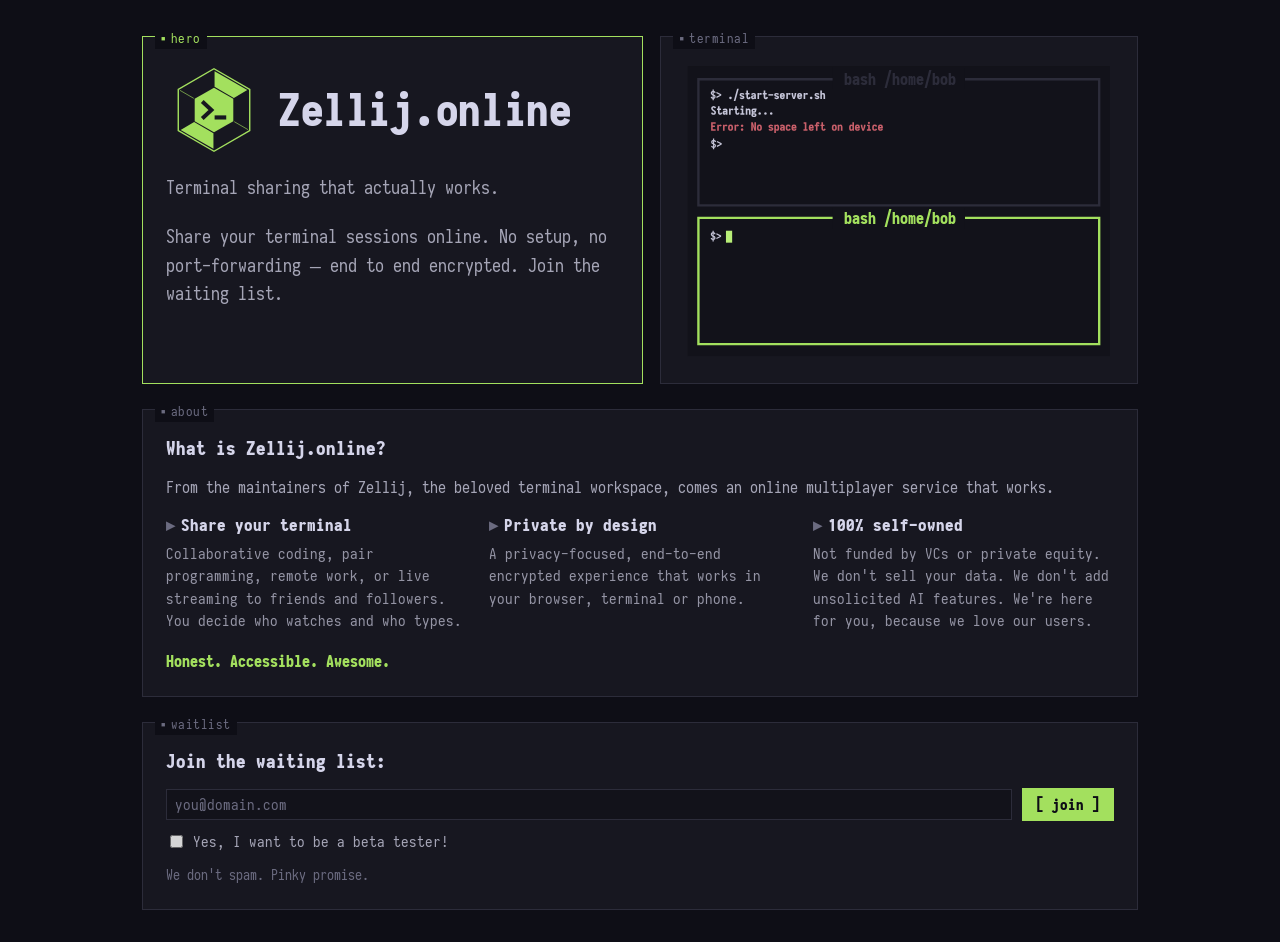
==== public/index.html @ fb24fd10 "Initial Hugo site" ====
<!DOCTYPE html>
<html lang="en">
<head>
	<meta name="generator" content="Hugo 0.163.3"><script src="/livereload.js?mindelay=10&amp;v=2&amp;port=1313&amp;path=livereload" data-no-instant defer></script>
  <meta charset="UTF-8">
  <meta name="viewport" content="width=device-width, initial-scale=1">
  <title>Zellij.online — Terminal sharing that actually works.</title>
  <link rel="canonical" href="http://localhost:1313/">
  <meta name="description" content="Share your terminal sessions online. No setup, no port-forwarding — end to end encrypted. Join the waiting list.">

  <meta property="og:title" content="Zellij.online — Terminal sharing that actually works.">
  <meta property="og:description" content="Share your terminal sessions online. No setup, no port-forwarding — end to end encrypted. Join the waiting list.">
  <meta property="og:type" content="website">
  <meta name="theme-color" content="#0e0e16">

  <link rel="icon" type="image/svg+xml" href="img/favicon.svg">
  <link rel="stylesheet" href="css/style.css">
  <script defer src="js/gsap.min.js"></script>
  <script defer src="js/termshare.js"></script>
</head>
<body>

<main class="wrap">
  <div class="row">
    <section class="pane pane-active">
      <span class="chip">hero</span>
      <div class="hero-brand">
        <div class="hero-logo"><svg class="logo-full" aria-hidden="true" viewBox="0 0 512 512" xmlns="http://www.w3.org/2000/svg">
<polygon points="256.00,36.00 446.53,146.00 446.53,366.00 256.00,476.00 65.47,366.00 65.47,146.00" fill="none" stroke="currentColor" stroke-width="7.50" stroke-linejoin="miter"/>
<polygon points="259.00,48.99 433.78,149.90 361.90,191.39 259.00,131.98" fill="currentColor"/>
<polygon points="253.00,463.01 78.22,362.10 150.10,320.61 253.00,380.02" fill="currentColor"/>
<line x1="147.90" y1="193.59" x2="74.42" y2="151.17" stroke="currentColor" stroke-width="3.40" stroke-linecap="butt"/>
<line x1="364.10" y1="318.41" x2="437.58" y2="360.83" stroke="currentColor" stroke-width="3.40" stroke-linecap="butt"/>
<polygon points="256.00,137.18 358.90,196.59 358.90,315.41 256.00,374.82 153.10,315.41 153.10,196.59" fill="currentColor"/>
<path d="M193.4 210.9 L242.2 256 L193.4 301.1" fill="none" stroke="var(--logo-cut, var(--zo-accent))" stroke-width="21.3" stroke-linecap="butt" stroke-linejoin="miter"/>
<rect x="259.3" y="284.7" width="61.9" height="22.1" fill="var(--logo-cut, var(--zo-accent))"/>
</svg>
</div>
        <h1>Zellij.online</h1>
      </div>
      <p class="lede">Terminal sharing that actually works.</p>
      <p class="lede">Share your terminal sessions online. No setup, no port-forwarding — end to end encrypted. Join the waiting list.</p>
      <div class="cta">
        <a class="btn btn-accent" href="#waitlist">[ join waitlist ]</a>
        <a class="btn" href="#about">[ what is this? ]</a>
      </div>
    </section>

    <section class="pane pane-terminal" id="demo" aria-label="Product demo">
      <span class="chip">terminal</span>
      <svg aria-hidden="true" preserveAspectRatio="xMidYMid meet" data-nosnippet title="Animation showing Alice and Bob collaborating on a single Terminal session" viewBox="9 12 144 100" version="1.1" class="zo-termshare" xmlns="http://www.w3.org/2000/svg">
  <g class="layer4">
    <path style="display:inline;fill:none;fill-opacity:1;stroke-width:1.22641;stop-color:#000" class="rect2300" d="M0 0h158.75v119.063H0z"/>
  </g>
  <g class="layer1">
    <rect style="fill:var(--zo-border,#2c2c3a);fill-opacity:1;stroke:var(--zo-border,#2c2c3a);stroke-width:1.06608;stroke-dashoffset:3.2;stroke-opacity:1;stop-color:#000" class="rect365484" width="144.0193" height="104.19013" x="9.0003548" y="7.4655113" ry="0"/>
    <circle style="fill:var(--zo-fg,#c5c5d8);fill-opacity:1;stroke:none;stroke-width:.68697;stroke-dashoffset:3.2;stroke-opacity:1;stop-color:#000" class="path365610" cx="136.17862" cy="10.088464" r="1.4444207"/>
    <circle style="fill:var(--zo-fg,#c5c5d8);fill-opacity:1;stroke:none;stroke-width:.68697;stroke-dashoffset:3.2;stroke-opacity:1;stop-color:#000" class="path365610-3" cx="141.30559" cy="10.088464" r="1.4444207"/>
    <circle style="fill:var(--zo-fg,#c5c5d8);fill-opacity:1;stroke:none;stroke-width:.68697;stroke-dashoffset:3.2;stroke-opacity:1;stop-color:#000" class="path365610-8" cx="146.43259" cy="10.088464" r="1.4444207"/>
    <text style="font-style:normal;font-variant:normal;font-weight:900;font-stretch:normal;font-size:4.03375px;line-height:1.25;font-family:Iosevka;letter-spacing:0;word-spacing:0;writing-mode:lr-tb;fill:var(--zo-fg,#c5c5d8);fill-opacity:1;stroke-width:.189082" x="11.571993" y="11.717064" class="text367222"><tspan class="tspan367220" style="font-style:normal;font-variant:normal;font-weight:900;font-stretch:normal;font-size:4.03375px;font-family:Iosevka;fill:var(--zo-fg,#c5c5d8);fill-opacity:1;stroke-width:.189082" x="11.571993" y="11.717064">Terminal - devsession</tspan></text>
    <rect style="fill:var(--zo-term-bg,#12121a);fill-opacity:1;stroke:none;stroke-width:1.05084;stroke-dashoffset:3.2;stroke-opacity:1;stop-color:#000" class="rect372857" width="141.51451" height="97.236542" x="10.25275" y="13.356954" ry="0"/>
    <g class="g459180" transform="translate(0 -1.146)">
      <path d="M18.57 25.98v-.526q-.163-.023-.286-.097-.155-.089-.244-.243-.073-.132-.085-.275l.406-.073q.004.081.043.155.046.077.123.12.031.019.07.03v-.777q-.15-.054-.232-.104-.193-.112-.294-.286-.096-.162-.096-.348 0-.19.092-.348.085-.15.244-.243.116-.066.259-.093v-.53h.417v.526q.163.023.286.097.155.089.244.243.073.132.085.275l-.406.073q-.004-.08-.043-.154-.046-.078-.123-.12-.031-.02-.07-.031v.777q.15.054.232.104.193.112.294.286.096.163.096.348 0 .19-.092.348-.085.15-.244.243-.116.066-.259.093v.53zm.027-2.107v-.614l-.054.023q-.074.046-.112.116-.043.066-.043.15 0 .086.047.167.054.093.162.158zm.363 1.19q.027-.01.054-.023.074-.046.112-.115.043-.066.043-.151 0-.085-.046-.166-.055-.093-.163-.159z" class="path456514" style="font-weight:900;font-size:3.86507px;line-height:1.25;font-family:Iosevka;letter-spacing:0;word-spacing:0;fill:var(--zo-fg,#c5c5d8);stroke-width:.181174"/>
      <path d="m19.984 25.176-.209-.364 1.26-.641-1.26-.642.209-.363 1.503.777v.456z" class="path456516" style="font-weight:900;font-size:3.86507px;line-height:1.25;font-family:Iosevka;letter-spacing:0;word-spacing:0;fill:var(--zo-fg,#c5c5d8);stroke-width:.181174"/>
      <path d="M24.576 25.612q-.135 0-.228-.054-.085-.05-.135-.135-.054-.097-.054-.228t.054-.228q.05-.085.135-.135.093-.054.228-.054t.228.054q.085.05.135.135.055.097.055.228t-.055.228q-.05.085-.135.135-.093.054-.228.054z" class="path456518" style="font-weight:900;font-size:3.86507px;line-height:1.25;font-family:Iosevka;letter-spacing:0;word-spacing:0;opacity:0;fill:var(--zo-fg,#c5c5d8);stroke-width:.181174"/>
      <path d="m25.674 26.23 1.12-4.12h.55l-1.121 4.12z" class="path456520" style="font-weight:900;font-size:3.86507px;line-height:1.25;font-family:Iosevka;letter-spacing:0;word-spacing:0;opacity:0;fill:var(--zo-fg,#c5c5d8);stroke-width:.181174"/>
      <path d="M28.43 25.612q-.302 0-.499-.115-.17-.097-.267-.263-.019-.035-.038-.078l.483-.216q.02.054.062.097.092.089.259.089.181 0 .247-.07.03-.027.03-.07 0-.05-.046-.1-.085-.081-.355-.124-.247-.035-.375-.112-.14-.077-.216-.212-.082-.14-.082-.31 0-.166.074-.29.073-.131.22-.216.209-.12.526-.12.301 0 .498.116.17.097.267.263.02.035.039.077l-.483.217q-.02-.054-.062-.097-.093-.089-.26-.089-.18 0-.247.07-.03.027-.03.07 0 .05.046.1.085.081.355.123.248.035.375.113.14.077.217.212.081.14.081.31 0 .166-.073.29-.074.13-.22.216-.21.12-.526.12z" class="path456522" style="font-weight:900;font-size:3.86507px;line-height:1.25;font-family:Iosevka;letter-spacing:0;word-spacing:0;opacity:0;fill:var(--zo-fg,#c5c5d8);stroke-width:.181174"/>
      <path d="M30.64 25.612q-.204 0-.36-.088-.15-.09-.243-.252-.127-.22-.127-.545v-.707h-.317v-.487h.317v-.792h.541v.792h.495v.487h-.495v.707q0 .26.097.36.042.038.092.038.058 0 .1-.042.078-.077.101-.259l.51.158q-.03.159-.104.29-.096.167-.251.255-.15.085-.356.085z" class="path456524" style="font-weight:900;font-size:3.86507px;line-height:1.25;font-family:Iosevka;letter-spacing:0;word-spacing:0;opacity:0;fill:var(--zo-fg,#c5c5d8);stroke-width:.181174"/>
      <path d="M32.07 25.612q-.181 0-.309-.073-.123-.073-.197-.2-.093-.16-.093-.38 0-.193.082-.332.08-.147.247-.24.232-.135.587-.135h.182v-.046q0-.085-.054-.143-.077-.074-.22-.074-.147 0-.228.077-.058.062-.07.143l-.502-.173q.019-.085.065-.17.093-.163.252-.252.193-.112.483-.112t.487.116q.154.089.24.24.088.147.088.348v1.376h-.54v-.225q-.078.112-.19.178-.066.039-.143.058-.078.02-.167.02zm.194-.487q.096 0 .166-.038.062-.039.097-.1.042-.07.042-.17v-.078h-.182q-.228 0-.324.097-.05.05-.05.12 0 .061.042.1.066.07.209.07z" class="path456526" style="font-weight:900;font-size:3.86507px;line-height:1.25;font-family:Iosevka;letter-spacing:0;word-spacing:0;opacity:0;fill:var(--zo-fg,#c5c5d8);stroke-width:.181174"/>
      <path d="M33.628 25.582v-2.049h.541v.336q.02-.046.047-.089.085-.15.204-.22.1-.058.228-.058.12 0 .225.058.123.074.197.205.046.081.07.174l-.507.243q-.02-.08-.073-.135-.055-.058-.128-.058-.054 0-.093.023-.054.031-.089.097-.08.14-.08.386v1.087z" class="path456528" style="font-weight:900;font-size:3.86507px;line-height:1.25;font-family:Iosevka;letter-spacing:0;word-spacing:0;opacity:0;fill:var(--zo-fg,#c5c5d8);stroke-width:.181174"/>
      <path d="M36.438 25.612q-.205 0-.36-.088-.15-.09-.243-.252-.128-.22-.128-.545v-.707h-.316v-.487h.316v-.792h.542v.792h.494v.487h-.494v.707q0 .26.096.36.043.038.093.038.058 0 .1-.042.078-.077.101-.259l.51.158q-.03.159-.104.29-.097.167-.251.255-.151.085-.356.085z" class="path456530" style="font-weight:900;font-size:3.86507px;line-height:1.25;font-family:Iosevka;letter-spacing:0;word-spacing:0;opacity:0;fill:var(--zo-fg,#c5c5d8);stroke-width:.181174"/>
      <path d="M37.3 24.414v-.487h1.608v.487z" class="path456532" style="font-weight:900;font-size:3.86507px;line-height:1.25;font-family:Iosevka;letter-spacing:0;word-spacing:0;opacity:0;fill:var(--zo-fg,#c5c5d8);stroke-width:.181174"/>
      <path d="M40.025 25.612q-.302 0-.499-.115-.17-.097-.267-.263-.019-.035-.038-.078l.483-.216q.02.054.062.097.093.089.259.089.181 0 .247-.07.031-.027.031-.07 0-.05-.046-.1-.085-.081-.356-.124-.247-.035-.375-.112-.139-.077-.216-.212-.081-.14-.081-.31 0-.166.073-.29.073-.131.22-.216.209-.12.526-.12.301 0 .499.116.17.097.266.263.02.035.039.077l-.483.217q-.02-.054-.062-.097-.093-.089-.26-.089-.18 0-.246.07-.031.027-.031.07 0 .05.046.1.085.081.356.123.247.035.375.113.139.077.216.212.081.14.081.31 0 .166-.073.29-.074.13-.22.216-.21.12-.526.12z" class="path456534" style="font-weight:900;font-size:3.86507px;line-height:1.25;font-family:Iosevka;letter-spacing:0;word-spacing:0;opacity:0;fill:var(--zo-fg,#c5c5d8);stroke-width:.181174"/>
      <path d="M41.996 25.612q-.27 0-.468-.112-.174-.104-.274-.278-.12-.205-.12-.49v-.349q0-.293.12-.502.1-.17.27-.27.19-.109.445-.109t.444.108q.17.1.27.27.12.21.12.503v.418H41.68q.012.1.05.174.043.073.108.112.07.038.159.038.14 0 .228-.085.058-.061.081-.143l.503.182q-.027.077-.066.143-.1.178-.278.278-.194.112-.468.112zm-.317-1.298h.58q-.012-.108-.054-.186-.043-.07-.105-.104-.054-.035-.131-.035-.077 0-.132.035-.061.035-.104.104-.042.078-.054.186z" class="path456536" style="font-weight:900;font-size:3.86507px;line-height:1.25;font-family:Iosevka;letter-spacing:0;word-spacing:0;opacity:0;fill:var(--zo-fg,#c5c5d8);stroke-width:.181174"/>
      <path d="M43.29 25.582v-2.049h.542v.336q.02-.046.046-.089.085-.15.205-.22.1-.058.228-.058.12 0 .224.058.124.074.197.205.047.081.07.174l-.506.243q-.02-.08-.074-.135-.054-.058-.127-.058-.054 0-.093.023-.054.031-.089.097-.081.14-.081.386v1.087z" class="path456538" style="font-weight:900;font-size:3.86507px;line-height:1.25;font-family:Iosevka;letter-spacing:0;word-spacing:0;opacity:0;fill:var(--zo-fg,#c5c5d8);stroke-width:.181174"/>
      <path d="M45.563 25.582q-.533-1.287-.533-1.844v-.205h.541v.205q0 .417.263 1.29.263-.873.263-1.29v-.205h.54v.205q0 .557-.533 1.844z" class="path456540" style="font-weight:900;font-size:3.86507px;line-height:1.25;font-family:Iosevka;letter-spacing:0;word-spacing:0;opacity:0;fill:var(--zo-fg,#c5c5d8);stroke-width:.181174"/>
      <path d="M47.794 25.612q-.271 0-.468-.112-.174-.104-.275-.278-.12-.205-.12-.49v-.349q0-.293.12-.502.1-.17.271-.27.19-.109.444-.109.256 0 .445.108.17.1.27.27.12.21.12.503v.418h-1.124q.011.1.05.174.042.073.108.112.07.038.159.038.139 0 .228-.085.058-.061.08-.143l.503.182q-.027.077-.066.143-.1.178-.278.278-.193.112-.467.112zm-.317-1.298h.58q-.012-.108-.055-.186-.042-.07-.104-.104-.054-.035-.132-.035-.077 0-.131.035-.062.035-.104.104-.043.078-.054.186z" class="path456542" style="font-weight:900;font-size:3.86507px;line-height:1.25;font-family:Iosevka;letter-spacing:0;word-spacing:0;opacity:0;fill:var(--zo-fg,#c5c5d8);stroke-width:.181174"/>
      <path d="M49.088 25.582v-2.049h.541v.336q.02-.046.047-.089.085-.15.205-.22.1-.058.228-.058.12 0 .224.058.124.074.197.205.046.081.07.174l-.507.243q-.02-.08-.073-.135-.054-.058-.128-.058-.054 0-.093.023-.054.031-.088.097-.082.14-.082.386v1.087z" class="path456544" style="font-weight:900;font-size:3.86507px;line-height:1.25;font-family:Iosevka;letter-spacing:0;word-spacing:0;opacity:0;fill:var(--zo-fg,#c5c5d8);stroke-width:.181174"/>
      <path d="M51.632 25.612q-.136 0-.229-.054-.085-.05-.135-.135-.054-.097-.054-.228t.054-.228q.05-.085.135-.135.093-.054.229-.054.135 0 .228.054.085.05.135.135.054.097.054.228t-.054.228q-.05.085-.135.135-.093.054-.228.054z" class="path456546" style="font-weight:900;font-size:3.86507px;line-height:1.25;font-family:Iosevka;letter-spacing:0;word-spacing:0;opacity:0;fill:var(--zo-fg,#c5c5d8);stroke-width:.181174"/>
      <path d="M53.552 25.612q-.301 0-.498-.115-.17-.097-.267-.263-.02-.035-.038-.078l.483-.216q.019.054.061.097.093.089.26.089.181 0 .247-.07.03-.027.03-.07 0-.05-.046-.1-.085-.081-.355-.124-.248-.035-.375-.112-.14-.077-.217-.212-.08-.14-.08-.31 0-.166.073-.29.073-.131.22-.216.209-.12.526-.12.301 0 .498.116.17.097.267.263.02.035.039.077l-.484.217q-.019-.054-.061-.097-.093-.089-.26-.089-.181 0-.247.07-.03.027-.03.07 0 .05.046.1.085.081.355.123.248.035.375.113.14.077.217.212.08.14.08.31 0 .166-.073.29-.073.13-.22.216-.209.12-.526.12z" class="path456548" style="font-weight:900;font-size:3.86507px;line-height:1.25;font-family:Iosevka;letter-spacing:0;word-spacing:0;opacity:0;fill:var(--zo-fg,#c5c5d8);stroke-width:.181174"/>
      <path d="M54.693 25.582V22.74h.54v1.028q.082-.132.202-.201.112-.066.259-.066.147 0 .259.066.127.073.216.22.131.232.131.595v1.199h-.54v-1.199q0-.166-.059-.27-.042-.066-.096-.097-.047-.027-.108-.027-.062 0-.109.027-.054.031-.096.097-.058.104-.058.27v1.199z" class="path456550" style="font-weight:900;font-size:3.86507px;line-height:1.25;font-family:Iosevka;letter-spacing:0;word-spacing:0;opacity:0;fill:var(--zo-fg,#c5c5d8);stroke-width:.181174"/>
    </g>
    <path style="fill:var(--zo-accent-bright,#b8ee78);fill-opacity:1;stroke:none;stroke-width:1.85113;stroke-miterlimit:4;stroke-dasharray:none;stroke-opacity:1;stop-color:#000" class="green-cursor" d="M59.262 20.862h2.079v4.009h-2.079z"/>
    <path style="fill:none;stroke:var(--zo-accent,#a3e05e);stroke-width:.79375;stroke-miterlimit:4;stroke-dasharray:none;stroke-opacity:1;stop-color:#000" class="full-pane" d="M13.953 17.765h134.114v88.805H13.953z"/>
    <path style="fill:none;stroke:var(--zo-accent,#a3e05e);stroke-width:.79375;stroke-miterlimit:4;stroke-dasharray:none;stroke-opacity:1;stop-color:#000;opacity:0" class="lower-pane" d="M13.828 64.253h134.364v42.317H13.828z"/>
    <path style="fill:none;stroke:var(--zo-accent,#a3e05e);stroke-width:.79375;stroke-miterlimit:4;stroke-dasharray:none;stroke-opacity:1;stop-color:#000;opacity:0" class="upper-pane" d="M13.828 17.765h134.364v42.317H13.828z"/>
    <g class="upper-pane-title">
      <rect style="fill:var(--zo-term-bg,#12121a);fill-opacity:1;stroke:none;stroke-width:1.57409;stroke-miterlimit:4;stroke-dasharray:none;stroke-opacity:1;stop-color:#000" class="rect23144-7-7" width="44.38319" height="7.3272853" x="58.818409" y="13.963091" rx="0.62208235" ry="0"/>
      <text style="font-style:normal;font-variant:normal;font-weight:900;font-stretch:normal;font-size:5.21051px;line-height:1.25;font-family:Iosevka;letter-spacing:0;word-spacing:0;writing-mode:lr-tb;fill:var(--zo-accent,#a3e05e);fill-opacity:1;stroke-width:.244242" x="62.752445" y="19.569904" class="upper-pane-title-text"><tspan class="tspan13287-4-0" style="font-style:normal;font-variant:normal;font-weight:900;font-stretch:normal;font-size:5.21051px;font-family:Iosevka;fill:var(--zo-accent,#a3e05e);fill-opacity:1;stroke-width:.244242" x="62.752445" y="19.569904">bash /home/bob</tspan></text>
    </g>
    <g class="lower-pane-title" style="opacity:0">
      <rect style="fill:var(--zo-term-bg,#12121a);fill-opacity:1;stroke:none;stroke-width:1.57409;stroke-miterlimit:4;stroke-dasharray:none;stroke-opacity:1;stop-color:#000" class="rect23144-7-7-3" width="44.38319" height="7.3272853" x="58.818413" y="60.65937" rx="0.62208235" ry="0"/>
      <text style="font-style:normal;font-variant:normal;font-weight:900;font-stretch:normal;font-size:5.21051px;line-height:1.25;font-family:Iosevka;letter-spacing:0;word-spacing:0;writing-mode:lr-tb;fill:var(--zo-accent,#a3e05e);fill-opacity:1;stroke-width:.244242" x="62.752449" y="66.266182" class="lower-pane-title-text"><tspan class="tspan13287-4-0-8" style="font-style:normal;font-variant:normal;font-weight:900;font-stretch:normal;font-size:5.21051px;font-family:Iosevka;fill:var(--zo-accent,#a3e05e);fill-opacity:1;stroke-width:.244242" x="62.752449" y="66.266182">bash /home/bob</tspan></text>
    </g>
    <g aria-label="Starting..." transform="translate(4.553 -4.563) scale(.90548)" class="text306031-5" style="font-weight:900;font-size:4.26852px;line-height:1.25;font-family:Iosevka;letter-spacing:0;word-spacing:0;white-space:pre;inline-size:64.1385;opacity:0;fill:var(--zo-fg,#c5c5d8);stroke-width:.200087">
      <path d="M15.84 37.823q-.312 0-.526-.124-.17-.098-.273-.273-.081-.141-.094-.299l.585-.115q-.005.008 0 .013-.005.064.03.123.034.06.094.094.076.043.183.043.103 0 .17-.043.065-.034.099-.094.043-.068.038-.153 0-.107-.06-.218-.097-.167-.452-.388-.41-.26-.546-.496-.12-.213-.12-.44 0-.234.116-.43.098-.18.281-.286.21-.12.508-.12.312 0 .525.124.171.098.273.273.082.14.094.299l-.584.115q.004-.008 0-.013.004-.064-.03-.124t-.094-.093q-.077-.043-.184-.043-.102 0-.17.043-.064.034-.099.093-.042.069-.038.154 0 .107.06.218.098.166.452.388.41.26.547.495.119.214.119.44 0 .235-.115.431-.098.18-.282.286-.21.12-.508.12z" class="path457232"/>
      <path d="M18.285 37.823q-.226 0-.397-.098-.166-.099-.269-.278-.14-.243-.14-.602v-.78h-.35v-.539h.35v-.875h.597v.875h.546v.538h-.546v.781q0 .286.107.397.046.043.102.043.064 0 .111-.047.085-.085.11-.286l.564.175q-.034.175-.115.32-.107.184-.277.282-.167.094-.393.094z" class="path457234"/>
      <path d="M19.864 37.823q-.2 0-.341-.081-.137-.081-.218-.222-.102-.175-.102-.419 0-.213.09-.367.089-.162.273-.264.256-.15.648-.15h.201v-.051q0-.094-.06-.158-.085-.081-.243-.081-.162 0-.252.085-.064.069-.077.158l-.555-.192q.022-.094.073-.188.102-.179.277-.277.214-.124.534-.124.32 0 .538.128.17.098.264.265.099.162.099.384v1.52h-.598v-.248q-.085.124-.21.196-.072.043-.157.064-.086.022-.184.022zm.214-.538q.106 0 .183-.043.069-.042.107-.11.047-.078.047-.189v-.085h-.2q-.253 0-.36.107-.055.055-.055.132 0 .068.047.111.073.077.23.077z" class="path457236"/>
      <path d="M21.585 37.789v-2.263h.597v.372q.021-.052.051-.099.094-.166.227-.243.11-.064.251-.064.133 0 .248.064.137.081.218.226.05.09.077.192l-.56.27q-.021-.09-.08-.15-.06-.064-.142-.064-.06 0-.102.026-.06.034-.098.106-.09.154-.09.427v1.2z" class="path457238"/>
      <path d="M24.688 37.823q-.227 0-.397-.098-.167-.099-.27-.278-.14-.243-.14-.602v-.78h-.35v-.539h.35v-.875h.598v.875h.546v.538h-.546v.781q0 .286.106.397.047.043.103.043.064 0 .11-.047.086-.085.112-.286l.563.175q-.034.175-.115.32-.107.184-.278.282-.166.094-.392.094z" class="path457240"/>
      <path d="M26.527 35.249q-.123 0-.209-.051-.08-.043-.123-.124-.052-.086-.052-.21 0-.123.052-.209.042-.08.123-.123.086-.052.21-.052.123 0 .209.052.08.042.123.123.052.086.052.21 0 .123-.052.209-.042.08-.123.124-.086.05-.21.05zm-.747 2.54v-.538h.479v-1.187h-.419v-.538h1.016v1.725h.418v.538z" class="path457242"/>
      <path d="M27.774 37.789v-2.263h.597v.26q.09-.144.222-.221.124-.073.286-.073.163 0 .286.073.141.08.24.243.145.256.145.657v1.324h-.598v-1.324q0-.183-.064-.298-.047-.073-.107-.107-.051-.03-.12-.03-.068 0-.119.03-.06.034-.107.107-.064.115-.064.298v1.324z" class="path457244"/>
      <path d="M30.796 38.698q-.346 0-.585-.137-.175-.102-.273-.264-.09-.167-.09-.376 0-.196.081-.342.035-.055.077-.106-.068-.12-.072-.27.004-.157.085-.298l.043-.068q-.047-.056-.086-.12-.102-.175-.102-.414 0-.243.102-.418.094-.167.27-.27.217-.123.524-.123.154 0 .282.03l.017.004h.696v.538l-.128-.004q.025.102.025.218v.046q-.004.222-.102.393-.094.167-.269.265-.213.124-.52.124-.163 0-.3-.035-.004.013-.004.026 0 .047.034.081.043.043.158.047h.252q.307 0 .517.124.153.09.239.235.085.14.08.341.005.205-.089.372-.098.162-.273.264-.24.137-.59.137zm0-.538q.2 0 .299-.094.06-.06.055-.137.005-.064-.038-.102-.064-.064-.2-.064h-.244q-.124 0-.184.064-.038.038-.038.094 0 .085.06.145.094.094.29.094zm-.026-1.592q.103 0 .171-.039.06-.034.09-.09.038-.059.034-.14.004-.081-.034-.137-.03-.055-.09-.09-.06-.034-.137-.042h-.034q-.102 0-.175.043-.06.034-.094.09-.03.055-.03.136 0 .081.03.14.035.056.094.09.073.039.175.039z" class="path457246"/>
      <path d="M32.93 37.823q-.15 0-.252-.06-.094-.056-.149-.15-.06-.106-.06-.251 0-.145.06-.252.055-.094.15-.15.102-.06.251-.06.15 0 .252.06.094.056.15.15.06.107.06.252 0 .145-.06.252-.056.093-.15.149-.102.06-.252.06z" class="path457248"/>
      <path d="M35.064 37.823q-.149 0-.251-.06-.094-.056-.15-.15-.06-.106-.06-.251 0-.145.06-.252.056-.094.15-.15.102-.06.251-.06.15 0 .252.06.094.056.15.15.06.107.06.252 0 .145-.06.252-.056.093-.15.149-.102.06-.252.06z" class="path457250"/>
      <path d="M37.199 37.823q-.15 0-.252-.06-.094-.056-.15-.15-.06-.106-.06-.251 0-.145.06-.252.056-.094.15-.15.102-.06.252-.06.15 0 .252.06.093.056.149.15.06.107.06.252 0 .145-.06.252-.056.093-.15.149-.102.06-.251.06z" class="path457252"/>
    </g>
    <g aria-label="Error: No space left on device" transform="translate(4.452 .829) scale(.90548)" class="text306031-5-9" style="font-weight:900;font-size:4.26852px;line-height:1.25;font-family:Iosevka;letter-spacing:0;word-spacing:0;white-space:pre;inline-size:64.1385;opacity:0;fill:var(--zo-error,#c85f6a);fill-opacity:1;stroke-width:.200087">
      <path d="M15.058 37.789V34.65h1.686v.538h-1.088v.636h.82v.538h-.82v.888h1.088v.538z" class="path458065" style="fill:var(--zo-error,#c85f6a);fill-opacity:1"/>
      <path d="M17.316 37.789v-2.263h.598v.372q.021-.052.05-.099.095-.166.227-.243.111-.064.252-.064.132 0 .247.064.137.081.218.226.051.09.077.192l-.56.27q-.02-.09-.08-.15-.06-.064-.141-.064-.06 0-.103.026-.06.034-.098.106-.09.154-.09.427v1.2z" class="path458067" style="fill:var(--zo-error,#c85f6a);fill-opacity:1"/>
      <path d="M19.45 37.789v-2.263h.598v.372q.021-.052.051-.099.094-.166.226-.243.111-.064.252-.064.132 0 .248.064.136.081.217.226.052.09.077.192l-.559.27q-.021-.09-.081-.15-.06-.064-.14-.064-.06 0-.103.026-.06.034-.099.106-.09.154-.09.427v1.2z" class="path458069" style="fill:var(--zo-error,#c85f6a);fill-opacity:1"/>
      <path d="M22.259 37.823q-.282 0-.49-.12-.189-.11-.3-.299-.132-.23-.132-.555v-.384q0-.324.132-.555.111-.187.3-.298.208-.12.49-.12.282 0 .49.12.189.11.3.298.132.23.132.555v.384q0 .325-.132.555-.111.188-.3.3-.208.119-.49.119zm0-.538q.085 0 .145-.039.068-.038.115-.115.064-.11.064-.282v-.384q0-.17-.064-.281-.047-.077-.115-.116-.06-.038-.145-.038-.085 0-.145.038-.068.039-.115.116-.064.11-.064.281v.384q0 .171.064.282.047.077.115.115.06.039.145.039z" class="path458071" style="fill:var(--zo-error,#c85f6a);fill-opacity:1"/>
      <path d="M23.719 37.789v-2.263h.597v.372q.022-.052.052-.099.093-.166.226-.243.11-.064.252-.064.132 0 .247.064.137.081.218.226.051.09.077.192l-.56.27q-.02-.09-.08-.15-.06-.064-.141-.064-.06 0-.103.026-.06.034-.098.106-.09.154-.09.427v1.2z" class="path458073" style="fill:var(--zo-error,#c85f6a);fill-opacity:1"/>
      <path d="M26.527 36.414q-.149 0-.251-.06-.094-.055-.15-.149-.06-.107-.06-.252 0-.145.06-.252.056-.094.15-.15.102-.059.251-.059.15 0 .252.06.094.055.15.15.06.106.06.251 0 .145-.06.252-.056.094-.15.15-.102.06-.252.06zm0 1.409q-.149 0-.251-.06-.094-.056-.15-.15-.06-.106-.06-.251 0-.145.06-.252.056-.094.15-.15.102-.06.251-.06.15 0 .252.06.094.056.15.15.06.107.06.252 0 .145-.06.252-.056.093-.15.149-.102.06-.252.06z" class="path458075" style="fill:var(--zo-error,#c85f6a);fill-opacity:1"/>
      <path d="M29.908 37.789V34.65h.58l.675 2.083q-.077-.435-.077-.828V34.65h.598v3.138h-.58l-.675-2.083q.077.435.077.828v1.255z" class="path458077" style="fill:var(--zo-error,#c85f6a);fill-opacity:1"/>
      <path d="M32.93 37.823q-.282 0-.49-.12-.188-.11-.3-.299-.132-.23-.132-.555v-.384q0-.324.133-.555.11-.187.298-.298.21-.12.491-.12.282 0 .491.12.188.11.299.298.132.23.132.555v.384q0 .325-.132.555-.111.188-.299.3-.21.119-.49.119zm0-.538q.086 0 .145-.039.069-.038.116-.115.064-.11.064-.282v-.384q0-.17-.064-.281-.047-.077-.116-.116-.06-.038-.145-.038-.085 0-.145.038-.068.039-.115.116-.064.11-.064.281v.384q0 .171.064.282.047.077.115.115.06.039.145.039z" class="path458079" style="fill:var(--zo-error,#c85f6a);fill-opacity:1"/>
      <path d="M37.186 37.823q-.333 0-.55-.128-.189-.107-.295-.29-.022-.039-.043-.086l.534-.239q.021.06.068.107.102.098.286.098.2 0 .273-.077.034-.03.034-.077 0-.055-.051-.11-.094-.09-.393-.137-.273-.039-.414-.124-.153-.085-.239-.235-.09-.154-.09-.341 0-.184.082-.32.08-.146.243-.24.23-.132.58-.132.333 0 .551.128.188.107.295.29.021.039.042.086l-.533.239q-.022-.06-.068-.107-.103-.098-.286-.098-.201 0-.274.077-.034.03-.034.077 0 .055.051.11.094.09.393.137.273.039.414.124.154.085.24.235.089.153.089.341 0 .184-.081.32-.081.145-.244.24-.23.132-.58.132z" class="path458081" style="fill:var(--zo-error,#c85f6a);fill-opacity:1"/>
      <path d="M38.445 38.664v-3.138h.598v.26q.09-.144.222-.221.123-.073.29-.073.175 0 .307.077.15.085.248.256.145.252.145.64v.384q0 .389-.145.64-.098.172-.248.257-.132.077-.307.077h-.047q-.137-.009-.243-.073-.133-.077-.222-.222v1.136zm.892-1.38q.081 0 .141-.038.068-.038.115-.115.064-.11.064-.282v-.384q0-.17-.064-.281-.047-.077-.115-.116-.06-.038-.14-.038-.073 0-.125.03-.06.034-.106.107-.064.115-.064.298v.384q0 .184.064.3.047.072.106.106.052.03.124.03z" class="path458083" style="fill:var(--zo-error,#c85f6a);fill-opacity:1"/>
      <path d="M41.207 37.823q-.2 0-.342-.081-.136-.081-.217-.222-.103-.175-.103-.419 0-.213.09-.367.09-.162.273-.264.256-.15.649-.15h.2v-.051q0-.094-.06-.158-.085-.081-.243-.081-.162 0-.251.085-.064.069-.077.158l-.555-.192q.021-.094.072-.188.103-.179.278-.277.213-.124.533-.124.32 0 .538.128.171.098.265.265.098.162.098.384v1.52h-.598v-.248q-.085.124-.209.196-.072.043-.158.064-.085.022-.183.022zm.213-.538q.107 0 .184-.043.068-.042.107-.11.046-.078.046-.189v-.085h-.2q-.252 0-.359.107-.055.055-.055.132 0 .068.047.111.072.077.23.077z" class="path458085" style="fill:var(--zo-error,#c85f6a);fill-opacity:1"/>
      <path d="M43.61 37.823q-.29 0-.495-.12-.192-.11-.303-.303-.133-.23-.133-.55v-.385q0-.32.133-.55.11-.192.303-.303.205-.12.495-.12.286 0 .495.12.188.11.303.303.073.128.103.273l-.572.154q-.017-.086-.056-.154-.042-.077-.115-.115-.068-.043-.158-.043t-.154.038q-.068.039-.115.12-.064.11-.064.277v.384q0 .167.064.278.047.081.115.12.064.038.154.038t.158-.039q.072-.042.115-.119.039-.068.056-.154l.572.154q-.03.145-.103.273-.115.192-.303.303-.209.12-.495.12z" class="path458087" style="fill:var(--zo-error,#c85f6a);fill-opacity:1"/>
      <path d="M45.766 37.823q-.3 0-.517-.124-.192-.115-.303-.307-.132-.227-.132-.543v-.384q0-.324.132-.555.111-.187.299-.298.209-.12.49-.12.282 0 .492.12.187.11.298.298.133.23.133.555v.461h-1.242q.012.111.055.192.047.082.12.124.076.043.175.043.153 0 .251-.094.064-.068.09-.158l.555.2q-.03.086-.073.159-.11.196-.307.307-.213.124-.516.124zm-.35-1.434h.64q-.013-.12-.06-.205-.047-.077-.115-.116-.06-.038-.145-.038-.086 0-.145.038-.069.039-.116.116-.047.085-.06.205z" class="path458089" style="fill:var(--zo-error,#c85f6a);fill-opacity:1"/>
      <path d="M49.257 37.789v-.538h.478v-2.062h-.418v-.538h1.016v2.6h.418v.538z" class="path458091" style="fill:var(--zo-error,#c85f6a);fill-opacity:1"/>
      <path d="M52.168 37.823q-.298 0-.516-.124-.192-.115-.303-.307-.133-.227-.133-.543v-.384q0-.324.133-.555.11-.187.299-.298.209-.12.49-.12.282 0 .491.12.188.11.3.298.131.23.131.555v.461h-1.242q.013.111.056.192.047.082.12.124.076.043.174.043.154 0 .252-.094.064-.068.09-.158l.555.2q-.03.086-.073.159-.11.196-.307.307-.214.124-.517.124zm-.35-1.434h.64q-.012-.12-.06-.205-.046-.077-.114-.116-.06-.038-.146-.038-.085 0-.145.038-.068.039-.115.116-.047.085-.06.205z" class="path458093" style="fill:var(--zo-error,#c85f6a);fill-opacity:1"/>
      <path d="M53.859 37.789v-1.657h-.474v-.537h.474v-.3q.004-.238.102-.413.09-.154.24-.24.157-.093.383-.093.227 0 .389.094.15.085.239.239.051.094.077.196l-.542.226q-.018-.12-.073-.179-.038-.038-.09-.038-.042 0-.068.03-.064.06-.06.2v.278h.615v.537h-.615v1.657z" class="path458095" style="fill:var(--zo-error,#c85f6a);fill-opacity:1"/>
      <path d="M56.702 37.823q-.227 0-.397-.098-.167-.099-.27-.278-.14-.243-.14-.602v-.78h-.35v-.539h.35v-.875h.597v.875h.547v.538h-.547v.781q0 .286.107.397.047.043.103.043.064 0 .11-.047.086-.085.111-.286l.564.175q-.034.175-.115.32-.107.184-.278.282-.166.094-.392.094z" class="path458097" style="fill:var(--zo-error,#c85f6a);fill-opacity:1"/>
      <path d="M60.675 37.823q-.281 0-.49-.12-.188-.11-.3-.299-.132-.23-.132-.555v-.384q0-.324.133-.555.11-.187.299-.298.209-.12.49-.12.282 0 .491.12.188.11.3.298.131.23.131.555v.384q0 .325-.132.555-.11.188-.299.3-.209.119-.49.119zm0-.538q.086 0 .146-.039.068-.038.115-.115.064-.11.064-.282v-.384q0-.17-.064-.281-.047-.077-.115-.116-.06-.038-.146-.038-.085 0-.145.038-.068.039-.115.116-.064.11-.064.281v.384q0 .171.064.282.047.077.115.115.06.039.145.039z" class="path458099" style="fill:var(--zo-error,#c85f6a);fill-opacity:1"/>
      <path d="M61.922 37.789v-2.263h.597v.26q.09-.144.222-.221.124-.073.286-.073.163 0 .286.073.141.08.24.243.145.256.145.657v1.324H63.1v-1.324q0-.183-.064-.298-.047-.073-.107-.107-.051-.03-.12-.03-.068 0-.119.03-.06.034-.106.107-.065.115-.065.298v1.324z" class="path458101" style="fill:var(--zo-error,#c85f6a);fill-opacity:1"/>
      <path d="M66.856 37.823q-.175 0-.307-.077-.15-.085-.248-.256-.145-.252-.145-.64v-.385q0-.388.145-.64.099-.17.248-.256.132-.077.307-.077.167 0 .29.073.133.077.222.222V34.65h.598v3.138h-.598v-.26q-.09.144-.221.221-.124.073-.29.073zm.218-.538q.073 0 .124-.03.06-.034.106-.107.064-.115.064-.299v-.384q0-.183-.064-.298-.046-.073-.106-.107-.051-.03-.124-.03-.081 0-.14.038-.07.039-.116.116-.064.11-.064.281v.384q0 .171.064.282.047.077.115.115.06.039.141.039z" class="path458103" style="fill:var(--zo-error,#c85f6a);fill-opacity:1"/>
      <path d="M69.242 37.823q-.298 0-.516-.124-.192-.115-.303-.307-.133-.227-.133-.543v-.384q0-.324.133-.555.11-.187.299-.298.209-.12.49-.12.282 0 .491.12.188.11.3.298.131.23.131.555v.461h-1.242q.013.111.056.192.047.082.12.124.076.043.174.043.154 0 .252-.094.064-.068.09-.158l.555.2q-.03.086-.073.159-.11.196-.307.307-.214.124-.517.124zm-.35-1.434h.64q-.012-.12-.06-.205-.046-.077-.114-.116-.06-.038-.146-.038-.085 0-.145.038-.068.039-.115.116-.047.085-.06.205z" class="path458105" style="fill:var(--zo-error,#c85f6a);fill-opacity:1"/>
      <path d="M71.048 37.789q-.59-1.422-.59-2.037v-.226h.598v.226q0 .461.29 1.426.291-.965.291-1.426v-.226h.598v.226q0 .615-.59 2.037z" class="path458107" style="fill:var(--zo-error,#c85f6a);fill-opacity:1"/>
      <path d="M73.481 35.249q-.124 0-.21-.051-.08-.043-.123-.124-.051-.086-.051-.21 0-.123.051-.209.043-.08.124-.123.085-.052.209-.052.124 0 .21.052.08.042.123.123.051.086.051.21 0 .123-.051.209-.043.08-.124.124-.085.05-.209.05zm-.747 2.54v-.538h.478v-1.187h-.418v-.538h1.016v1.725h.418v.538z" class="path458109" style="fill:var(--zo-error,#c85f6a);fill-opacity:1"/>
      <path d="M75.624 37.823q-.29 0-.495-.12-.192-.11-.303-.303-.133-.23-.133-.55v-.385q0-.32.133-.55.11-.192.303-.303.205-.12.495-.12.286 0 .495.12.188.11.303.303.073.128.102.273l-.572.154q-.017-.086-.055-.154-.043-.077-.115-.115-.069-.043-.158-.043-.09 0-.154.038-.068.039-.115.12-.064.11-.064.277v.384q0 .167.064.278.047.081.115.12.064.038.154.038t.158-.039q.072-.042.115-.119.038-.068.055-.154l.572.154q-.03.145-.102.273-.115.192-.303.303-.21.12-.495.12z" class="path458111" style="fill:var(--zo-error,#c85f6a);fill-opacity:1"/>
      <path d="M77.78 37.823q-.3 0-.517-.124-.192-.115-.303-.307-.133-.227-.133-.543v-.384q0-.324.133-.555.11-.187.299-.298.209-.12.49-.12.282 0 .491.12.188.11.3.298.131.23.131.555v.461H77.43q.013.111.056.192.047.082.12.124.076.043.174.043.154 0 .252-.094.064-.068.09-.158l.555.2q-.03.086-.073.159-.11.196-.307.307-.214.124-.517.124zm-.35-1.434h.64q-.013-.12-.06-.205-.047-.077-.115-.116-.06-.038-.146-.038-.085 0-.145.038-.068.039-.115.116-.047.085-.06.205z" class="path458113" style="fill:var(--zo-error,#c85f6a);fill-opacity:1"/>
    </g>
    <path d="M18.701 41.28v-.525q-.162-.023-.286-.097-.154-.089-.243-.243-.073-.132-.085-.275l.406-.073q.004.081.042.154.047.078.124.12.03.02.07.031v-.777q-.151-.054-.232-.104-.194-.112-.294-.286-.097-.162-.097-.348 0-.19.093-.348.085-.15.243-.243.116-.066.26-.093v-.53h.417v.526q.162.023.286.097.155.089.243.243.074.132.085.275l-.405.073q-.004-.081-.043-.155-.046-.077-.124-.12-.03-.019-.07-.03v.777q.152.054.233.104.193.112.293.286.097.162.097.348 0 .19-.093.348-.085.15-.243.243-.116.066-.26.093v.53zm.028-2.106v-.615l-.055.024q-.073.046-.112.116-.042.065-.042.15 0 .085.046.167.054.092.163.158zm.363 1.19.054-.023q.073-.046.112-.116.043-.065.043-.15 0-.085-.047-.167-.054-.092-.162-.158z" class="path458706" style="font-weight:900;font-size:3.86507px;line-height:1.25;font-family:Iosevka;letter-spacing:0;word-spacing:0;opacity:0;fill:var(--zo-fg,#c5c5d8);stroke-width:.181174"/>
    <path d="m20.143 40.477-.209-.364 1.26-.641-1.26-.642.21-.363 1.503.777v.456z" class="path458708" style="font-weight:900;font-size:3.86507px;line-height:1.25;font-family:Iosevka;letter-spacing:0;word-spacing:0;opacity:0;fill:var(--zo-fg,#c5c5d8);stroke-width:.181174"/>
    <path d="M24.708 40.913q-.136 0-.228-.054-.085-.05-.136-.135-.054-.097-.054-.228 0-.132.054-.228.05-.085.136-.135.092-.055.228-.055.135 0 .228.055.085.05.135.135.054.096.054.228 0 .131-.054.228-.05.085-.135.135-.093.054-.228.054z" class="path458710" style="font-weight:900;font-size:3.86507px;line-height:1.25;font-family:Iosevka;letter-spacing:0;word-spacing:0;opacity:0;fill:var(--zo-fg,#c5c5d8);stroke-width:.181174"/>
    <path d="m25.805 41.532 1.121-4.12h.55l-1.122 4.12z" class="path458712" style="font-weight:900;font-size:3.86507px;line-height:1.25;font-family:Iosevka;letter-spacing:0;word-spacing:0;opacity:0;fill:var(--zo-fg,#c5c5d8);stroke-width:.181174"/>
    <path d="M28.561 40.913q-.301 0-.498-.116-.17-.096-.267-.262-.02-.035-.039-.078l.483-.216q.02.054.062.096.093.09.26.09.18 0 .247-.07.03-.027.03-.07 0-.05-.046-.1-.085-.081-.355-.124-.248-.035-.375-.112-.14-.077-.217-.213-.081-.139-.081-.309 0-.166.073-.29.074-.131.22-.216.21-.12.526-.12.302 0 .499.116.17.097.267.263.019.035.038.077l-.483.217q-.02-.055-.062-.097-.092-.089-.259-.089-.181 0-.247.07-.03.027-.03.07 0 .05.046.1.085.08.355.123.247.035.375.112.14.078.216.213.082.14.082.31 0 .165-.074.289-.073.131-.22.216-.209.12-.526.12z" class="path458714" style="font-weight:900;font-size:3.86507px;line-height:1.25;font-family:Iosevka;letter-spacing:0;word-spacing:0;opacity:0;fill:var(--zo-fg,#c5c5d8);stroke-width:.181174"/>
    <path d="M30.772 40.913q-.205 0-.36-.089-.15-.088-.243-.25-.127-.221-.127-.546v-.707h-.317v-.487h.317v-.792h.54v.792h.495v.487h-.494v.707q0 .26.096.36.043.038.093.038.058 0 .1-.042.078-.078.101-.26l.51.16q-.03.158-.104.29-.097.165-.251.254-.151.085-.356.085z" class="path458716" style="font-weight:900;font-size:3.86507px;line-height:1.25;font-family:Iosevka;letter-spacing:0;word-spacing:0;opacity:0;fill:var(--zo-fg,#c5c5d8);stroke-width:.181174"/>
    <path d="M32.202 40.913q-.182 0-.31-.073-.123-.074-.196-.201-.093-.159-.093-.379 0-.193.081-.332.081-.147.248-.24.231-.135.587-.135h.182v-.047q0-.085-.054-.143-.078-.073-.22-.073-.148 0-.229.077-.058.062-.07.143l-.502-.174q.02-.085.066-.17.093-.162.251-.25.193-.113.483-.113t.487.116q.155.089.24.24.089.146.089.347v1.376H32.7v-.224q-.078.112-.19.178-.065.039-.143.058-.077.02-.166.02zm.193-.487q.097 0 .167-.038.061-.039.096-.1.043-.07.043-.17v-.078h-.182q-.228 0-.325.096-.05.05-.05.12 0 .062.043.1.065.07.208.07z" class="path458718" style="font-weight:900;font-size:3.86507px;line-height:1.25;font-family:Iosevka;letter-spacing:0;word-spacing:0;opacity:0;fill:var(--zo-fg,#c5c5d8);stroke-width:.181174"/>
    <path d="M33.76 40.882v-2.048h.54v.336q.02-.046.047-.089.085-.15.205-.22.1-.058.228-.058.12 0 .224.058.124.073.197.205.047.081.07.174l-.506.243q-.02-.08-.074-.135-.054-.058-.127-.058-.054 0-.093.023-.054.031-.089.097-.081.139-.081.386v1.086z" class="path458720" style="font-weight:900;font-size:3.86507px;line-height:1.25;font-family:Iosevka;letter-spacing:0;word-spacing:0;opacity:0;fill:var(--zo-fg,#c5c5d8);stroke-width:.181174"/>
    <path d="M36.57 40.913q-.205 0-.36-.089-.15-.088-.243-.25-.128-.221-.128-.546v-.707h-.317v-.487h.317v-.792h.541v.792h.495v.487h-.495v.707q0 .26.097.36.042.038.093.038.058 0 .1-.042.077-.078.1-.26l.51.16q-.03.158-.104.29-.096.165-.25.254-.152.085-.356.085z" class="path458722" style="font-weight:900;font-size:3.86507px;line-height:1.25;font-family:Iosevka;letter-spacing:0;word-spacing:0;opacity:0;fill:var(--zo-fg,#c5c5d8);stroke-width:.181174"/>
    <path d="M37.432 39.715v-.487h1.607v.487z" class="path458724" style="font-weight:900;font-size:3.86507px;line-height:1.25;font-family:Iosevka;letter-spacing:0;word-spacing:0;opacity:0;fill:var(--zo-fg,#c5c5d8);stroke-width:.181174"/>
    <path d="M40.156 40.913q-.301 0-.498-.116-.17-.096-.267-.262-.02-.035-.039-.078l.484-.216q.019.054.061.096.093.09.26.09.181 0 .247-.07.03-.027.03-.07 0-.05-.046-.1-.085-.081-.355-.124-.248-.035-.375-.112-.14-.077-.217-.213-.08-.139-.08-.309 0-.166.073-.29.073-.131.22-.216.209-.12.526-.12.301 0 .498.116.17.097.267.263.02.035.039.077l-.484.217q-.019-.055-.061-.097-.093-.089-.26-.089-.181 0-.247.07-.03.027-.03.07 0 .05.046.1.085.08.355.123.248.035.375.112.14.078.217.213.08.14.08.31 0 .165-.073.289-.073.131-.22.216-.209.12-.526.12z" class="path458726" style="font-weight:900;font-size:3.86507px;line-height:1.25;font-family:Iosevka;letter-spacing:0;word-spacing:0;opacity:0;fill:var(--zo-fg,#c5c5d8);stroke-width:.181174"/>
    <path d="M42.128 40.913q-.271 0-.468-.112-.174-.104-.275-.278-.12-.205-.12-.49v-.349q0-.294.12-.502.101-.17.271-.27.19-.109.445-.109t.444.108q.17.1.27.27.12.21.12.503v.418h-1.124q.011.1.05.174.042.073.108.112.07.038.159.038.139 0 .228-.085.058-.062.08-.143l.503.182q-.027.077-.065.143-.101.178-.279.278-.193.112-.467.112zm-.317-1.298h.58q-.012-.109-.055-.186-.042-.07-.104-.104-.054-.035-.131-.035-.078 0-.132.035-.062.035-.104.104-.043.077-.054.186z" class="path458728" style="font-weight:900;font-size:3.86507px;line-height:1.25;font-family:Iosevka;letter-spacing:0;word-spacing:0;opacity:0;fill:var(--zo-fg,#c5c5d8);stroke-width:.181174"/>
    <path d="M43.422 40.882v-2.048h.541v.336q.02-.046.047-.089.085-.15.205-.22.1-.058.228-.058.12 0 .224.058.124.073.197.205.046.081.07.174l-.507.243q-.02-.08-.073-.135-.054-.058-.128-.058-.054 0-.092.023-.055.031-.09.097-.08.139-.08.386v1.086z" class="path458730" style="font-weight:900;font-size:3.86507px;line-height:1.25;font-family:Iosevka;letter-spacing:0;word-spacing:0;opacity:0;fill:var(--zo-fg,#c5c5d8);stroke-width:.181174"/>
    <path d="M45.695 40.882q-.533-1.287-.533-1.843v-.205h.54v.205q0 .417.264 1.29.262-.873.262-1.29v-.205h.541v.205q0 .556-.533 1.843z" class="path458732" style="font-weight:900;font-size:3.86507px;line-height:1.25;font-family:Iosevka;letter-spacing:0;word-spacing:0;opacity:0;fill:var(--zo-fg,#c5c5d8);stroke-width:.181174"/>
    <path d="M47.925 40.913q-.27 0-.468-.112-.173-.104-.274-.278-.12-.205-.12-.49v-.349q0-.294.12-.502.1-.17.27-.27.19-.109.445-.109t.445.108q.17.1.27.27.12.21.12.503v.418h-1.125q.012.1.05.174.043.073.109.112.07.038.158.038.14 0 .228-.085.058-.062.081-.143l.503.182q-.027.077-.066.143-.1.178-.278.278-.193.112-.468.112zm-.317-1.298h.58q-.012-.109-.054-.186-.043-.07-.105-.104-.054-.035-.13-.035-.078 0-.132.035-.062.035-.105.104-.042.077-.054.186z" class="path458734" style="font-weight:900;font-size:3.86507px;line-height:1.25;font-family:Iosevka;letter-spacing:0;word-spacing:0;opacity:0;fill:var(--zo-fg,#c5c5d8);stroke-width:.181174"/>
    <path d="M49.22 40.882v-2.048h.541v.336q.02-.046.046-.089.085-.15.205-.22.1-.058.228-.058.12 0 .224.058.124.073.198.205.046.081.07.174l-.507.243q-.02-.08-.074-.135-.054-.058-.127-.058-.054 0-.093.023-.054.031-.089.097-.081.139-.081.386v1.086z" class="path458736" style="font-weight:900;font-size:3.86507px;line-height:1.25;font-family:Iosevka;letter-spacing:0;word-spacing:0;opacity:0;fill:var(--zo-fg,#c5c5d8);stroke-width:.181174"/>
    <path d="M51.763 40.913q-.135 0-.228-.054-.085-.05-.135-.135-.054-.097-.054-.228 0-.132.054-.228.05-.085.135-.135.093-.055.228-.055t.228.055q.085.05.135.135.055.096.055.228 0 .131-.055.228-.05.085-.135.135-.093.054-.228.054z" class="path458738" style="font-weight:900;font-size:3.86507px;line-height:1.25;font-family:Iosevka;letter-spacing:0;word-spacing:0;opacity:0;fill:var(--zo-fg,#c5c5d8);stroke-width:.181174"/>
    <path d="M53.684 40.913q-.301 0-.499-.116-.17-.096-.266-.262-.02-.035-.039-.078l.483-.216q.02.054.062.096.093.09.26.09.18 0 .246-.07.031-.027.031-.07 0-.05-.046-.1-.085-.081-.356-.124-.247-.035-.375-.112-.139-.077-.216-.213-.081-.139-.081-.309 0-.166.073-.29.074-.131.22-.216.21-.12.526-.12.302 0 .499.116.17.097.267.263.019.035.038.077l-.483.217q-.02-.055-.062-.097-.093-.089-.259-.089-.181 0-.247.07-.031.027-.031.07 0 .05.046.1.085.08.356.123.247.035.375.112.139.078.216.213.081.14.081.31 0 .165-.073.289-.073.131-.22.216-.209.12-.526.12z" class="path458740" style="font-weight:900;font-size:3.86507px;line-height:1.25;font-family:Iosevka;letter-spacing:0;word-spacing:0;opacity:0;fill:var(--zo-fg,#c5c5d8);stroke-width:.181174"/>
    <path d="M54.824 40.882v-2.84h.541v1.028q.082-.132.201-.201.112-.066.26-.066.146 0 .258.066.128.073.217.22.131.232.131.595v1.198h-.541v-1.198q0-.166-.058-.27-.042-.066-.097-.097-.046-.027-.108-.027t-.108.027q-.054.031-.097.097-.058.104-.058.27v1.198z" class="path458742" style="font-weight:900;font-size:3.86507px;line-height:1.25;font-family:Iosevka;letter-spacing:0;word-spacing:0;opacity:0;fill:var(--zo-fg,#c5c5d8);stroke-width:.181174"/>
    <g aria-label="Starting..." transform="translate(4.553 11.884) scale(.90548)" class="text306031-5-4" style="font-weight:900;font-size:4.26852px;line-height:1.25;font-family:Iosevka;letter-spacing:0;word-spacing:0;white-space:pre;inline-size:64.1385;fill:var(--zo-fg,#c5c5d8);stroke-width:.200087;opacity:0">
      <path d="M15.84 37.823q-.312 0-.526-.124-.17-.098-.273-.273-.081-.141-.094-.299l.585-.115q-.005.008 0 .013-.005.064.03.123.034.06.094.094.076.043.183.043.103 0 .17-.043.065-.034.099-.094.043-.068.038-.153 0-.107-.06-.218-.097-.167-.452-.388-.41-.26-.546-.496-.12-.213-.12-.44 0-.234.116-.43.098-.18.281-.286.21-.12.508-.12.312 0 .525.124.171.098.273.273.082.14.094.299l-.584.115q.004-.008 0-.013.004-.064-.03-.124t-.094-.093q-.077-.043-.184-.043-.102 0-.17.043-.064.034-.099.093-.042.069-.038.154 0 .107.06.218.098.166.452.388.41.26.547.495.119.214.119.44 0 .235-.115.431-.098.18-.282.286-.21.12-.508.12z" class="path496991"/>
      <path d="M18.285 37.823q-.226 0-.397-.098-.166-.099-.269-.278-.14-.243-.14-.602v-.78h-.35v-.539h.35v-.875h.597v.875h.546v.538h-.546v.781q0 .286.107.397.046.043.102.043.064 0 .111-.047.085-.085.11-.286l.564.175q-.034.175-.115.32-.107.184-.277.282-.167.094-.393.094z" class="path496993"/>
      <path d="M19.864 37.823q-.2 0-.341-.081-.137-.081-.218-.222-.102-.175-.102-.419 0-.213.09-.367.089-.162.273-.264.256-.15.648-.15h.201v-.051q0-.094-.06-.158-.085-.081-.243-.081-.162 0-.252.085-.064.069-.077.158l-.555-.192q.022-.094.073-.188.102-.179.277-.277.214-.124.534-.124.32 0 .538.128.17.098.264.265.099.162.099.384v1.52h-.598v-.248q-.085.124-.21.196-.072.043-.157.064-.086.022-.184.022zm.214-.538q.106 0 .183-.043.069-.042.107-.11.047-.078.047-.189v-.085h-.2q-.253 0-.36.107-.055.055-.055.132 0 .068.047.111.073.077.23.077z" class="path496995"/>
      <path d="M21.585 37.789v-2.263h.597v.372q.021-.052.051-.099.094-.166.227-.243.11-.064.251-.064.133 0 .248.064.137.081.218.226.05.09.077.192l-.56.27q-.021-.09-.08-.15-.06-.064-.142-.064-.06 0-.102.026-.06.034-.098.106-.09.154-.09.427v1.2z" class="path496997"/>
      <path d="M24.688 37.823q-.227 0-.397-.098-.167-.099-.27-.278-.14-.243-.14-.602v-.78h-.35v-.539h.35v-.875h.598v.875h.546v.538h-.546v.781q0 .286.106.397.047.043.103.043.064 0 .11-.047.086-.085.112-.286l.563.175q-.034.175-.115.32-.107.184-.278.282-.166.094-.392.094z" class="path496999"/>
      <path d="M26.527 35.249q-.123 0-.209-.051-.08-.043-.123-.124-.052-.086-.052-.21 0-.123.052-.209.042-.08.123-.123.086-.052.21-.052.123 0 .209.052.08.042.123.123.052.086.052.21 0 .123-.052.209-.042.08-.123.124-.086.05-.21.05zm-.747 2.54v-.538h.479v-1.187h-.419v-.538h1.016v1.725h.418v.538z" class="path497001"/>
      <path d="M27.774 37.789v-2.263h.597v.26q.09-.144.222-.221.124-.073.286-.073.163 0 .286.073.141.08.24.243.145.256.145.657v1.324h-.598v-1.324q0-.183-.064-.298-.047-.073-.107-.107-.051-.03-.12-.03-.068 0-.119.03-.06.034-.107.107-.064.115-.064.298v1.324z" class="path497003"/>
      <path d="M30.796 38.698q-.346 0-.585-.137-.175-.102-.273-.264-.09-.167-.09-.376 0-.196.081-.342.035-.055.077-.106-.068-.12-.072-.27.004-.157.085-.298l.043-.068q-.047-.056-.086-.12-.102-.175-.102-.414 0-.243.102-.418.094-.167.27-.27.217-.123.524-.123.154 0 .282.03l.017.004h.696v.538l-.128-.004q.025.102.025.218v.046q-.004.222-.102.393-.094.167-.269.265-.213.124-.52.124-.163 0-.3-.035-.004.013-.004.026 0 .047.034.081.043.043.158.047h.252q.307 0 .517.124.153.09.239.235.085.14.08.341.005.205-.089.372-.098.162-.273.264-.24.137-.59.137zm0-.538q.2 0 .299-.094.06-.06.055-.137.005-.064-.038-.102-.064-.064-.2-.064h-.244q-.124 0-.184.064-.038.038-.038.094 0 .085.06.145.094.094.29.094zm-.026-1.592q.103 0 .171-.039.06-.034.09-.09.038-.059.034-.14.004-.081-.034-.137-.03-.055-.09-.09-.06-.034-.137-.042h-.034q-.102 0-.175.043-.06.034-.094.09-.03.055-.03.136 0 .081.03.14.035.056.094.09.073.039.175.039z" class="path497005"/>
      <path d="M32.93 37.823q-.15 0-.252-.06-.094-.056-.149-.15-.06-.106-.06-.251 0-.145.06-.252.055-.094.15-.15.102-.06.251-.06.15 0 .252.06.094.056.15.15.06.107.06.252 0 .145-.06.252-.056.093-.15.149-.102.06-.252.06z" class="path497007"/>
      <path d="M35.064 37.823q-.149 0-.251-.06-.094-.056-.15-.15-.06-.106-.06-.251 0-.145.06-.252.056-.094.15-.15.102-.06.251-.06.15 0 .252.06.094.056.15.15.06.107.06.252 0 .145-.06.252-.056.093-.15.149-.102.06-.252.06z" class="path497009"/>
      <path d="M37.199 37.823q-.15 0-.252-.06-.094-.056-.15-.15-.06-.106-.06-.251 0-.145.06-.252.056-.094.15-.15.102-.06.252-.06.15 0 .252.06.093.056.149.15.06.107.06.252 0 .145-.06.252-.056.093-.15.149-.102.06-.251.06z" class="path497011"/>
    </g>
    <g aria-label="Error: No space left on device" transform="translate(4.452 17.276) scale(.90548)" class="text306031-5-9-8" style="font-weight:900;font-size:4.26852px;line-height:1.25;font-family:Iosevka;letter-spacing:0;word-spacing:0;white-space:pre;inline-size:64.1385;fill:var(--zo-error,#c85f6a);stroke-width:.200087;opacity:0">
      <path d="M15.058 37.789V34.65h1.686v.538h-1.088v.636h.82v.538h-.82v.888h1.088v.538z" class="path497032"/>
      <path d="M17.316 37.789v-2.263h.598v.372q.021-.052.05-.099.095-.166.227-.243.111-.064.252-.064.132 0 .247.064.137.081.218.226.051.09.077.192l-.56.27q-.02-.09-.08-.15-.06-.064-.141-.064-.06 0-.103.026-.06.034-.098.106-.09.154-.09.427v1.2z" class="path497034"/>
      <path d="M19.45 37.789v-2.263h.598v.372q.021-.052.051-.099.094-.166.226-.243.111-.064.252-.064.132 0 .248.064.136.081.217.226.052.09.077.192l-.559.27q-.021-.09-.081-.15-.06-.064-.14-.064-.06 0-.103.026-.06.034-.099.106-.09.154-.09.427v1.2z" class="path497036"/>
      <path d="M22.259 37.823q-.282 0-.49-.12-.189-.11-.3-.299-.132-.23-.132-.555v-.384q0-.324.132-.555.111-.187.3-.298.208-.12.49-.12.282 0 .49.12.189.11.3.298.132.23.132.555v.384q0 .325-.132.555-.111.188-.3.3-.208.119-.49.119zm0-.538q.085 0 .145-.039.068-.038.115-.115.064-.11.064-.282v-.384q0-.17-.064-.281-.047-.077-.115-.116-.06-.038-.145-.038-.085 0-.145.038-.068.039-.115.116-.064.11-.064.281v.384q0 .171.064.282.047.077.115.115.06.039.145.039z" class="path497038"/>
      <path d="M23.719 37.789v-2.263h.597v.372q.022-.052.052-.099.093-.166.226-.243.11-.064.252-.064.132 0 .247.064.137.081.218.226.051.09.077.192l-.56.27q-.02-.09-.08-.15-.06-.064-.141-.064-.06 0-.103.026-.06.034-.098.106-.09.154-.09.427v1.2z" class="path497040"/>
      <path d="M26.527 36.414q-.149 0-.251-.06-.094-.055-.15-.149-.06-.107-.06-.252 0-.145.06-.252.056-.094.15-.15.102-.059.251-.059.15 0 .252.06.094.055.15.15.06.106.06.251 0 .145-.06.252-.056.094-.15.15-.102.06-.252.06zm0 1.409q-.149 0-.251-.06-.094-.056-.15-.15-.06-.106-.06-.251 0-.145.06-.252.056-.094.15-.15.102-.06.251-.06.15 0 .252.06.094.056.15.15.06.107.06.252 0 .145-.06.252-.056.093-.15.149-.102.06-.252.06z" class="path497042"/>
      <path d="M29.908 37.789V34.65h.58l.675 2.083q-.077-.435-.077-.828V34.65h.598v3.138h-.58l-.675-2.083q.077.435.077.828v1.255z" class="path497044"/>
      <path d="M32.93 37.823q-.282 0-.49-.12-.188-.11-.3-.299-.132-.23-.132-.555v-.384q0-.324.133-.555.11-.187.298-.298.21-.12.491-.12.282 0 .491.12.188.11.299.298.132.23.132.555v.384q0 .325-.132.555-.111.188-.299.3-.21.119-.49.119zm0-.538q.086 0 .145-.039.069-.038.116-.115.064-.11.064-.282v-.384q0-.17-.064-.281-.047-.077-.116-.116-.06-.038-.145-.038-.085 0-.145.038-.068.039-.115.116-.064.11-.064.281v.384q0 .171.064.282.047.077.115.115.06.039.145.039z" class="path497046"/>
      <path d="M37.186 37.823q-.333 0-.55-.128-.189-.107-.295-.29-.022-.039-.043-.086l.534-.239q.021.06.068.107.102.098.286.098.2 0 .273-.077.034-.03.034-.077 0-.055-.051-.11-.094-.09-.393-.137-.273-.039-.414-.124-.153-.085-.239-.235-.09-.154-.09-.341 0-.184.082-.32.08-.146.243-.24.23-.132.58-.132.333 0 .551.128.188.107.295.29.021.039.042.086l-.533.239q-.022-.06-.068-.107-.103-.098-.286-.098-.201 0-.274.077-.034.03-.034.077 0 .055.051.11.094.09.393.137.273.039.414.124.154.085.24.235.089.153.089.341 0 .184-.081.32-.081.145-.244.24-.23.132-.58.132z" class="path497048"/>
      <path d="M38.445 38.664v-3.138h.598v.26q.09-.144.222-.221.123-.073.29-.073.175 0 .307.077.15.085.248.256.145.252.145.64v.384q0 .389-.145.64-.098.172-.248.257-.132.077-.307.077h-.047q-.137-.009-.243-.073-.133-.077-.222-.222v1.136zm.892-1.38q.081 0 .141-.038.068-.038.115-.115.064-.11.064-.282v-.384q0-.17-.064-.281-.047-.077-.115-.116-.06-.038-.14-.038-.073 0-.125.03-.06.034-.106.107-.064.115-.064.298v.384q0 .184.064.3.047.072.106.106.052.03.124.03z" class="path497050"/>
      <path d="M41.207 37.823q-.2 0-.342-.081-.136-.081-.217-.222-.103-.175-.103-.419 0-.213.09-.367.09-.162.273-.264.256-.15.649-.15h.2v-.051q0-.094-.06-.158-.085-.081-.243-.081-.162 0-.251.085-.064.069-.077.158l-.555-.192q.021-.094.072-.188.103-.179.278-.277.213-.124.533-.124.32 0 .538.128.171.098.265.265.098.162.098.384v1.52h-.598v-.248q-.085.124-.209.196-.072.043-.158.064-.085.022-.183.022zm.213-.538q.107 0 .184-.043.068-.042.107-.11.046-.078.046-.189v-.085h-.2q-.252 0-.359.107-.055.055-.055.132 0 .068.047.111.072.077.23.077z" class="path497052"/>
      <path d="M43.61 37.823q-.29 0-.495-.12-.192-.11-.303-.303-.133-.23-.133-.55v-.385q0-.32.133-.55.11-.192.303-.303.205-.12.495-.12.286 0 .495.12.188.11.303.303.073.128.103.273l-.572.154q-.017-.086-.056-.154-.042-.077-.115-.115-.068-.043-.158-.043t-.154.038q-.068.039-.115.12-.064.11-.064.277v.384q0 .167.064.278.047.081.115.12.064.038.154.038t.158-.039q.072-.042.115-.119.039-.068.056-.154l.572.154q-.03.145-.103.273-.115.192-.303.303-.209.12-.495.12z" class="path497054"/>
      <path d="M45.766 37.823q-.3 0-.517-.124-.192-.115-.303-.307-.132-.227-.132-.543v-.384q0-.324.132-.555.111-.187.299-.298.209-.12.49-.12.282 0 .492.12.187.11.298.298.133.23.133.555v.461h-1.242q.012.111.055.192.047.082.12.124.076.043.175.043.153 0 .251-.094.064-.068.09-.158l.555.2q-.03.086-.073.159-.11.196-.307.307-.213.124-.516.124zm-.35-1.434h.64q-.013-.12-.06-.205-.047-.077-.115-.116-.06-.038-.145-.038-.086 0-.145.038-.069.039-.116.116-.047.085-.06.205z" class="path497056"/>
      <path d="M49.257 37.789v-.538h.478v-2.062h-.418v-.538h1.016v2.6h.418v.538z" class="path497058"/>
      <path d="M52.168 37.823q-.298 0-.516-.124-.192-.115-.303-.307-.133-.227-.133-.543v-.384q0-.324.133-.555.11-.187.299-.298.209-.12.49-.12.282 0 .491.12.188.11.3.298.131.23.131.555v.461h-1.242q.013.111.056.192.047.082.12.124.076.043.174.043.154 0 .252-.094.064-.068.09-.158l.555.2q-.03.086-.073.159-.11.196-.307.307-.214.124-.517.124zm-.35-1.434h.64q-.012-.12-.06-.205-.046-.077-.114-.116-.06-.038-.146-.038-.085 0-.145.038-.068.039-.115.116-.047.085-.06.205z" class="path497060"/>
      <path d="M53.859 37.789v-1.657h-.474v-.537h.474v-.3q.004-.238.102-.413.09-.154.24-.24.157-.093.383-.093.227 0 .389.094.15.085.239.239.051.094.077.196l-.542.226q-.018-.12-.073-.179-.038-.038-.09-.038-.042 0-.068.03-.064.06-.06.2v.278h.615v.537h-.615v1.657z" class="path497062"/>
      <path d="M56.702 37.823q-.227 0-.397-.098-.167-.099-.27-.278-.14-.243-.14-.602v-.78h-.35v-.539h.35v-.875h.597v.875h.547v.538h-.547v.781q0 .286.107.397.047.043.103.043.064 0 .11-.047.086-.085.111-.286l.564.175q-.034.175-.115.32-.107.184-.278.282-.166.094-.392.094z" class="path497064"/>
      <path d="M60.675 37.823q-.281 0-.49-.12-.188-.11-.3-.299-.132-.23-.132-.555v-.384q0-.324.133-.555.11-.187.299-.298.209-.12.49-.12.282 0 .491.12.188.11.3.298.131.23.131.555v.384q0 .325-.132.555-.11.188-.299.3-.209.119-.49.119zm0-.538q.086 0 .146-.039.068-.038.115-.115.064-.11.064-.282v-.384q0-.17-.064-.281-.047-.077-.115-.116-.06-.038-.146-.038-.085 0-.145.038-.068.039-.115.116-.064.11-.064.281v.384q0 .171.064.282.047.077.115.115.06.039.145.039z" class="path497066"/>
      <path d="M61.922 37.789v-2.263h.597v.26q.09-.144.222-.221.124-.073.286-.073.163 0 .286.073.141.08.24.243.145.256.145.657v1.324H63.1v-1.324q0-.183-.064-.298-.047-.073-.107-.107-.051-.03-.12-.03-.068 0-.119.03-.06.034-.106.107-.065.115-.065.298v1.324z" class="path497068"/>
      <path d="M66.856 37.823q-.175 0-.307-.077-.15-.085-.248-.256-.145-.252-.145-.64v-.385q0-.388.145-.64.099-.17.248-.256.132-.077.307-.077.167 0 .29.073.133.077.222.222V34.65h.598v3.138h-.598v-.26q-.09.144-.221.221-.124.073-.29.073zm.218-.538q.073 0 .124-.03.06-.034.106-.107.064-.115.064-.299v-.384q0-.183-.064-.298-.046-.073-.106-.107-.051-.03-.124-.03-.081 0-.14.038-.07.039-.116.116-.064.11-.064.281v.384q0 .171.064.282.047.077.115.115.06.039.141.039z" class="path497070"/>
      <path d="M69.242 37.823q-.298 0-.516-.124-.192-.115-.303-.307-.133-.227-.133-.543v-.384q0-.324.133-.555.11-.187.299-.298.209-.12.49-.12.282 0 .491.12.188.11.3.298.131.23.131.555v.461h-1.242q.013.111.056.192.047.082.12.124.076.043.174.043.154 0 .252-.094.064-.068.09-.158l.555.2q-.03.086-.073.159-.11.196-.307.307-.214.124-.517.124zm-.35-1.434h.64q-.012-.12-.06-.205-.046-.077-.114-.116-.06-.038-.146-.038-.085 0-.145.038-.068.039-.115.116-.047.085-.06.205z" class="path497072"/>
      <path d="M71.048 37.789q-.59-1.422-.59-2.037v-.226h.598v.226q0 .461.29 1.426.291-.965.291-1.426v-.226h.598v.226q0 .615-.59 2.037z" class="path497074"/>
      <path d="M73.481 35.249q-.124 0-.21-.051-.08-.043-.123-.124-.051-.086-.051-.21 0-.123.051-.209.043-.08.124-.123.085-.052.209-.052.124 0 .21.052.08.042.123.123.051.086.051.21 0 .123-.051.209-.043.08-.124.124-.085.05-.209.05zm-.747 2.54v-.538h.478v-1.187h-.418v-.538h1.016v1.725h.418v.538z" class="path497076"/>
      <path d="M75.624 37.823q-.29 0-.495-.12-.192-.11-.303-.303-.133-.23-.133-.55v-.385q0-.32.133-.55.11-.192.303-.303.205-.12.495-.12.286 0 .495.12.188.11.303.303.073.128.102.273l-.572.154q-.017-.086-.055-.154-.043-.077-.115-.115-.069-.043-.158-.043-.09 0-.154.038-.068.039-.115.12-.064.11-.064.277v.384q0 .167.064.278.047.081.115.12.064.038.154.038t.158-.039q.072-.042.115-.119.038-.068.055-.154l.572.154q-.03.145-.102.273-.115.192-.303.303-.21.12-.495.12z" class="path497078"/>
      <path d="M77.78 37.823q-.3 0-.517-.124-.192-.115-.303-.307-.133-.227-.133-.543v-.384q0-.324.133-.555.11-.187.299-.298.209-.12.49-.12.282 0 .491.12.188.11.3.298.131.23.131.555v.461H77.43q.013.111.056.192.047.082.12.124.076.043.174.043.154 0 .252-.094.064-.068.09-.158l.555.2q-.03.086-.073.159-.11.196-.307.307-.214.124-.517.124zm-.35-1.434h.64q-.013-.12-.06-.205-.047-.077-.115-.116-.06-.038-.146-.038-.085 0-.145.038-.068.039-.115.116-.047.085-.06.205z" class="path497080"/>
    </g>
    <g aria-label="$&gt;" transform="translate(4.553 22.88) scale(.90548)" class="text306031-5-9-0-1" style="font-weight:900;font-size:4.26852px;line-height:1.25;font-family:Iosevka;letter-spacing:0;word-spacing:0;white-space:pre;inline-size:79.6736;fill:var(--zo-fg,#c5c5d8);stroke-width:.200087;opacity:0">
      <path d="M15.626 38.228v-.58q-.18-.026-.316-.107-.17-.098-.27-.269-.08-.145-.093-.303l.448-.081q.004.09.047.17.051.086.137.133.034.021.077.034v-.858q-.167-.06-.257-.115-.213-.124-.324-.316-.107-.18-.107-.384 0-.21.103-.384.094-.167.269-.27.128-.072.286-.102v-.584h.46v.58q.18.026.317.107.17.098.268.269.082.145.094.303l-.448.08q-.004-.089-.047-.17-.051-.085-.136-.132-.034-.022-.077-.034v.858q.166.06.256.115.213.124.324.316.107.179.107.384 0 .21-.102.384-.094.167-.27.269-.127.073-.285.102v.585zm.03-2.326v-.679l-.06.026q-.081.051-.124.128-.047.072-.047.166 0 .094.051.184.06.102.18.175zm.4 1.315.06-.026q.082-.051.124-.128.047-.073.047-.167 0-.093-.05-.183-.06-.103-.18-.175z" class="path497101"/>
      <path d="m17.218 37.34-.23-.4 1.39-.71-1.39-.708.23-.401 1.66.858v.503z" class="path497103"/>
    </g>
    <path d="M18.556 72.149v-.514q-.159-.022-.28-.094-.15-.087-.238-.238-.071-.129-.083-.268l.397-.072q.004.08.041.151.046.076.121.117.03.019.068.03v-.759q-.147-.053-.226-.102-.19-.11-.287-.28-.095-.158-.095-.34 0-.185.09-.34.084-.147.239-.238.113-.064.253-.09v-.518h.408v.514q.159.023.28.094.15.087.237.238.072.129.084.269l-.397.071q-.004-.079-.042-.15-.045-.076-.12-.118-.03-.019-.069-.03v.76q.148.052.227.101.189.11.287.28.095.159.095.34 0 .185-.091.34-.083.147-.238.238-.113.064-.253.09v.518zm.026-2.059v-.6l-.053.022q-.071.046-.11.114-.04.064-.04.147 0 .083.045.162.053.091.158.155zm.355 1.164.053-.023q.072-.045.11-.113.041-.064.041-.148 0-.083-.045-.162-.053-.09-.159-.155z" style="font-weight:900;font-size:4.24821px;line-height:1.25;font-family:Iosevka;letter-spacing:0;word-spacing:0;white-space:pre;inline-size:79.6736;fill:var(--zo-fg,#c5c5d8);stroke-width:.177922;opacity:0" class="path464011"/>
    <path d="m19.965 71.363-.204-.355 1.231-.627-1.231-.627.204-.355 1.47.76v.445z" style="font-weight:900;font-size:4.24821px;line-height:1.25;font-family:Iosevka;letter-spacing:0;word-spacing:0;white-space:pre;inline-size:79.6736;fill:var(--zo-fg,#c5c5d8);stroke-width:.177922;opacity:0" class="path464013"/>
    <path d="M24.23 71.79q-.155 0-.272-.068-.132-.075-.22-.227-.128-.222-.128-.566v-.34q0-.344.129-.567.087-.15.219-.226.117-.068.272-.068.147 0 .257.064.117.068.196.196v-1.005h.529v2.777h-.529v-.23q-.08.128-.196.196-.11.064-.257.064zm.193-.476q.064 0 .11-.026.052-.03.094-.095.056-.102.056-.264v-.34q0-.163-.056-.265-.042-.064-.095-.094-.045-.026-.11-.026-.071 0-.124.034-.06.034-.102.102-.057.098-.057.249v.34q0 .15.057.25.041.067.102.101.053.034.125.034z" style="font-weight:900;font-size:4.24821px;line-height:1.25;font-family:Iosevka;letter-spacing:0;word-spacing:0;white-space:pre;inline-size:79.6736;fill:var(--zo-fg,#c5c5d8);stroke-width:.177922;opacity:0" class="path464015"/>
    <path d="M25.949 71.76v-1.466h-.42v-.476h.42v-.264q.003-.212.09-.367.08-.136.212-.211.14-.083.34-.083t.344.083q.132.075.211.211.045.083.068.174l-.48.2q-.015-.105-.064-.158-.034-.034-.08-.034-.037 0-.06.026-.056.053-.052.178v.245h.544v.476h-.544v1.466z" style="font-weight:900;font-size:4.24821px;line-height:1.25;font-family:Iosevka;letter-spacing:0;word-spacing:0;white-space:pre;inline-size:79.6736;fill:var(--zo-fg,#c5c5d8);stroke-width:.177922;opacity:0" class="path464017"/>
    <path d="M29.307 70.62v-.477h1.571v.476z" style="font-weight:900;font-size:4.24821px;line-height:1.25;font-family:Iosevka;letter-spacing:0;word-spacing:0;white-space:pre;inline-size:79.6736;fill:var(--zo-fg,#c5c5d8);stroke-width:.177922;opacity:0" class="path464019"/>
    <path d="M31.196 71.76v-2.777h.529v1.005q.079-.128.196-.196.11-.064.253-.064.144 0 .253.064.125.072.212.215.128.227.128.582v1.17h-.529v-1.17q0-.163-.056-.265-.042-.064-.095-.094-.045-.026-.106-.026-.06 0-.105.026-.053.03-.095.094-.056.102-.056.265v1.17z" style="font-weight:900;font-size:4.24821px;line-height:1.25;font-family:Iosevka;letter-spacing:0;word-spacing:0;white-space:pre;inline-size:79.6736;fill:var(--zo-fg,#c5c5d8);stroke-width:.177922;opacity:0" class="path464021"/>
    <path d="M34.973 70.62v-.477h1.572v.476z" style="font-weight:900;font-size:4.24821px;line-height:1.25;font-family:Iosevka;letter-spacing:0;word-spacing:0;white-space:pre;inline-size:79.6736;fill:var(--zo-fg,#c5c5d8);stroke-width:.177922;opacity:0" class="path464023"/>
    <path d="M36.862 70.62v-.477h1.572v.476z" style="font-weight:900;font-size:4.24821px;line-height:1.25;font-family:Iosevka;letter-spacing:0;word-spacing:0;white-space:pre;inline-size:79.6736;fill:var(--zo-fg,#c5c5d8);stroke-width:.177922;opacity:0" class="path464025"/>
    <path d="M39.537 71.79q-.25 0-.435-.106-.166-.098-.264-.264-.117-.204-.117-.491v-.34q0-.287.117-.491.098-.166.264-.265.185-.105.435-.105.249 0 .434.105.166.099.265.265.117.204.117.49v.34q0 .288-.117.492-.099.166-.265.264-.185.106-.434.106zm0-.476q.075 0 .128-.034.06-.034.102-.102.057-.098.057-.25v-.34q0-.15-.057-.248-.041-.068-.102-.102-.053-.034-.128-.034-.076 0-.129.034-.06.034-.102.102-.056.098-.056.249v.34q0 .151.056.25.042.067.102.101.053.034.129.034z" style="font-weight:900;font-size:4.24821px;line-height:1.25;font-family:Iosevka;letter-spacing:0;word-spacing:0;white-space:pre;inline-size:79.6736;fill:var(--zo-fg,#c5c5d8);stroke-width:.177922;opacity:0" class="path464027"/>
    <path d="M41.233 71.79q-.144 0-.253-.064-.125-.072-.212-.215-.128-.227-.128-.582v-1.171h.529v1.17q0 .163.056.265.042.065.095.095.045.026.105.026t.106-.026q.053-.03.095-.095.056-.102.056-.264v-1.171h.53v2.002h-.53v-.23q-.079.128-.196.196-.11.064-.253.064z" style="font-weight:900;font-size:4.24821px;line-height:1.25;font-family:Iosevka;letter-spacing:0;word-spacing:0;white-space:pre;inline-size:79.6736;fill:var(--zo-fg,#c5c5d8);stroke-width:.177922;opacity:0" class="path464029"/>
    <path d="M43.575 71.79q-.2 0-.351-.087-.148-.087-.238-.245-.125-.216-.125-.533v-.691h-.31v-.476h.31v-.775h.529v.775h.483v.476h-.483v.691q0 .253.094.351.042.038.09.038.058 0 .1-.041.075-.076.097-.253l.499.154q-.03.155-.102.284-.094.162-.246.249-.147.083-.347.083z" style="font-weight:900;font-size:4.24821px;line-height:1.25;font-family:Iosevka;letter-spacing:0;word-spacing:0;white-space:pre;inline-size:79.6736;fill:var(--zo-fg,#c5c5d8);stroke-width:.177922;opacity:0" class="path464031"/>
    <path d="M44.417 72.534v-2.776h.53v.23q.078-.128.196-.196.11-.064.256-.064.155 0 .272.068.133.075.22.226.128.223.128.567v.34q0 .344-.128.566-.087.152-.22.227-.117.068-.272.068h-.041q-.121-.007-.215-.064-.118-.068-.197-.197v1.005zm.79-1.22q.072 0 .124-.034.06-.034.102-.102.057-.098.057-.25v-.34q0-.15-.057-.248-.041-.068-.102-.102-.052-.034-.124-.034-.064 0-.11.026-.053.03-.094.094-.057.102-.057.265v.34q0 .162.057.264.041.065.094.095.046.026.11.026z" style="font-weight:900;font-size:4.24821px;line-height:1.25;font-family:Iosevka;letter-spacing:0;word-spacing:0;white-space:pre;inline-size:79.6736;fill:var(--zo-fg,#c5c5d8);stroke-width:.177922;opacity:0" class="path464033"/>
    <path d="M46.9 71.79q-.144 0-.254-.064-.125-.072-.211-.215-.129-.227-.129-.582v-1.171h.529v1.17q0 .163.057.265.041.065.094.095.045.026.106.026.06 0 .106-.026.052-.03.094-.095.057-.102.057-.264v-1.171h.529v2.002h-.53v-.23q-.079.128-.196.196-.11.064-.253.064z" style="font-weight:900;font-size:4.24821px;line-height:1.25;font-family:Iosevka;letter-spacing:0;word-spacing:0;white-space:pre;inline-size:79.6736;fill:var(--zo-fg,#c5c5d8);stroke-width:.177922;opacity:0" class="path464035"/>
    <path d="M49.241 71.79q-.2 0-.351-.087-.147-.087-.238-.245-.125-.216-.125-.533v-.691h-.31v-.476h.31v-.775h.53v.775h.483v.476h-.484v.691q0 .253.095.351.041.038.09.038.057 0 .099-.041.075-.076.098-.253l.498.154q-.03.155-.102.284-.094.162-.245.249-.147.083-.348.083z" style="font-weight:900;font-size:4.24821px;line-height:1.25;font-family:Iosevka;letter-spacing:0;word-spacing:0;white-space:pre;inline-size:79.6736;fill:var(--zo-fg,#c5c5d8);stroke-width:.177922;opacity:0" class="path464037"/>
    <path d="M50.084 70.177v-.4h1.571v.4zm0 .809v-.4h1.571v.4z" style="font-weight:900;font-size:4.24821px;line-height:1.25;font-family:Iosevka;letter-spacing:0;word-spacing:0;white-space:pre;inline-size:79.6736;fill:var(--zo-fg,#c5c5d8);stroke-width:.177922;opacity:0" class="path464039"/>
    <path d="M52.747 71.79q-.295 0-.487-.113-.167-.095-.261-.257-.019-.034-.038-.076l.472-.211q.02.053.06.094.091.087.254.087.177 0 .242-.068.03-.026.03-.068 0-.049-.045-.098-.084-.08-.348-.12-.242-.035-.366-.11-.136-.076-.212-.208-.08-.136-.08-.302 0-.163.073-.284.071-.128.215-.211.204-.117.514-.117.294 0 .487.113.166.094.26.257.02.034.038.075l-.472.212q-.019-.053-.06-.095-.091-.086-.253-.086-.178 0-.242.068-.03.026-.03.068 0 .049.045.098.083.08.347.12.242.035.367.11.136.076.211.208.08.136.08.302 0 .163-.072.283-.072.129-.215.212-.204.117-.514.117z" style="font-weight:900;font-size:4.24821px;line-height:1.25;font-family:Iosevka;letter-spacing:0;word-spacing:0;white-space:pre;inline-size:79.6736;fill:var(--zo-fg,#c5c5d8);stroke-width:.177922;opacity:0" class="path464041"/>
    <path d="M54.647 71.79q-.25 0-.434-.106-.167-.098-.265-.264-.117-.204-.117-.491v-.34q0-.287.117-.491.098-.166.265-.265.185-.105.434-.105.25 0 .434.105.167.099.265.265.117.204.117.49v.34q0 .288-.117.492-.098.166-.265.264-.185.106-.434.106zm0-.476q.076 0 .128-.034.06-.034.102-.102.057-.098.057-.25v-.34q0-.15-.057-.248-.041-.068-.102-.102-.052-.034-.128-.034-.076 0-.128.034-.06.034-.102.102-.057.098-.057.249v.34q0 .151.057.25.041.067.102.101.052.034.128.034z" style="font-weight:900;font-size:4.24821px;line-height:1.25;font-family:Iosevka;letter-spacing:0;word-spacing:0;white-space:pre;inline-size:79.6736;fill:var(--zo-fg,#c5c5d8);stroke-width:.177922;opacity:0" class="path464043"/>
    <path d="M56.343 71.79q-.143 0-.253-.064-.125-.072-.211-.215-.129-.227-.129-.582v-1.171h.529v1.17q0 .163.057.265.041.065.094.095.045.026.106.026.06 0 .106-.026.052-.03.094-.095.057-.102.057-.264v-1.171h.529v2.002h-.53v-.23q-.079.128-.196.196-.11.064-.253.064z" style="font-weight:900;font-size:4.24821px;line-height:1.25;font-family:Iosevka;letter-spacing:0;word-spacing:0;white-space:pre;inline-size:79.6736;fill:var(--zo-fg,#c5c5d8);stroke-width:.177922;opacity:0" class="path464045"/>
    <path d="M57.828 71.76v-2.002h.529v.328q.019-.045.045-.086.083-.148.2-.216.098-.056.223-.056.117 0 .22.056.12.072.192.2.045.08.068.17l-.495.238q-.019-.079-.072-.132-.053-.056-.125-.056-.052 0-.09.022-.053.03-.087.095-.08.136-.08.377v1.062z" style="font-weight:900;font-size:4.24821px;line-height:1.25;font-family:Iosevka;letter-spacing:0;word-spacing:0;white-space:pre;inline-size:79.6736;fill:var(--zo-fg,#c5c5d8);stroke-width:.177922;opacity:0" class="path464047"/>
    <path d="M60.321 71.79q-.257 0-.438-.106-.17-.098-.268-.268-.118-.204-.118-.487v-.34q0-.283.118-.487.098-.17.268-.269.181-.105.438-.105.253 0 .438.105.166.099.268.269.065.113.091.241l-.506.136q-.015-.075-.05-.136-.037-.068-.101-.102-.06-.037-.14-.037-.08 0-.136.034-.06.034-.102.105-.057.099-.057.246v.34q0 .147.057.245.042.072.102.106.057.034.136.034.08 0 .14-.034.064-.038.102-.106.034-.06.049-.136l.506.136q-.026.129-.09.242-.103.17-.269.268-.185.106-.438.106z" style="font-weight:900;font-size:4.24821px;line-height:1.25;font-family:Iosevka;letter-spacing:0;word-spacing:0;white-space:pre;inline-size:79.6736;fill:var(--zo-fg,#c5c5d8);stroke-width:.177922;opacity:0" class="path464049"/>
    <path d="M62.229 71.79q-.265 0-.457-.11-.17-.101-.269-.271-.117-.2-.117-.48v-.34q0-.287.117-.491.099-.166.265-.265.185-.105.434-.105.25 0 .435.105.166.099.264.265.117.204.117.49v.409h-1.1q.012.098.05.17.042.072.106.11.068.037.155.037.136 0 .223-.083.056-.06.079-.14l.49.178q-.026.075-.063.14-.098.173-.272.272-.19.11-.457.11zm-.31-1.27h.567q-.012-.105-.053-.18-.042-.068-.102-.102-.053-.034-.129-.034-.075 0-.128.034-.06.034-.102.102-.042.075-.053.18z" style="font-weight:900;font-size:4.24821px;line-height:1.25;font-family:Iosevka;letter-spacing:0;word-spacing:0;white-space:pre;inline-size:79.6736;fill:var(--zo-fg,#c5c5d8);stroke-width:.177922;opacity:0" class="path464051"/>
    <path d="m63.978 72.534-.31-.253q.151-.166.25-.332.045-.083.079-.166-.072-.012-.129-.046-.083-.049-.132-.132-.053-.094-.053-.223 0-.128.053-.223.049-.083.132-.132.09-.053.223-.053.132 0 .223.053.083.05.132.132.05.087.053.227v.015q-.004.359-.212.718-.12.208-.31.415z" style="font-weight:900;font-size:4.24821px;line-height:1.25;font-family:Iosevka;letter-spacing:0;word-spacing:0;white-space:pre;inline-size:79.6736;fill:var(--zo-fg,#c5c5d8);stroke-width:.177922;opacity:0" class="path464053"/>
    <path d="M65.194 72.534v-2.776h.529v.23q.08-.128.196-.196.11-.064.257-.064.155 0 .272.068.132.075.22.226.128.223.128.567v.34q0 .344-.129.566-.087.152-.219.227-.117.068-.272.068h-.041q-.121-.007-.216-.064-.117-.068-.196-.197v1.005zm.79-1.22q.071 0 .124-.034.06-.034.102-.102.057-.098.057-.25v-.34q0-.15-.057-.248-.041-.068-.102-.102-.053-.034-.124-.034-.065 0-.11.026-.053.03-.094.094-.057.102-.057.265v.34q0 .162.057.264.041.065.094.095.045.026.11.026z" style="font-weight:900;font-size:4.24821px;line-height:1.25;font-family:Iosevka;letter-spacing:0;word-spacing:0;white-space:pre;inline-size:79.6736;fill:var(--zo-fg,#c5c5d8);stroke-width:.177922;opacity:0" class="path464055"/>
    <path d="M67.876 71.79q-.257 0-.438-.106-.17-.098-.268-.268-.117-.204-.117-.487v-.34q0-.283.117-.487.098-.17.268-.269.181-.105.438-.105.253 0 .438.105.167.099.269.269.064.113.09.241l-.506.136q-.015-.075-.05-.136-.037-.068-.101-.102-.06-.037-.14-.037-.08 0-.136.034-.06.034-.102.105-.057.099-.057.246v.34q0 .147.057.245.042.072.102.106.057.034.136.034.08 0 .14-.034.064-.038.102-.106.034-.06.049-.136l.506.136q-.026.129-.09.242-.102.17-.269.268-.185.106-.438.106z" style="font-weight:900;font-size:4.24821px;line-height:1.25;font-family:Iosevka;letter-spacing:0;word-spacing:0;white-space:pre;inline-size:79.6736;fill:var(--zo-fg,#c5c5d8);stroke-width:.177922;opacity:0" class="path464057"/>
    <path d="M69.784 71.79q-.265 0-.457-.11-.17-.101-.268-.271-.118-.2-.118-.48v-.34q0-.287.118-.491.098-.166.264-.265.185-.105.434-.105.25 0 .435.105.166.099.264.265.117.204.117.49v.409h-1.099q.011.098.05.17.04.072.105.11.068.037.155.037.136 0 .223-.083.056-.06.079-.14l.491.178q-.026.075-.064.14-.098.173-.272.272-.189.11-.457.11zm-.31-1.27h.567q-.012-.105-.053-.18-.042-.068-.102-.102-.053-.034-.129-.034-.075 0-.128.034-.06.034-.102.102-.042.075-.053.18z" style="font-weight:900;font-size:4.24821px;line-height:1.25;font-family:Iosevka;letter-spacing:0;word-spacing:0;white-space:pre;inline-size:79.6736;fill:var(--zo-fg,#c5c5d8);stroke-width:.177922;opacity:0" class="path464059"/>
    <path d="M70.86 71.76v-2.002h.53v.23q.079-.128.196-.196.11-.064.253-.064.143 0 .253.064.125.072.211.215.129.227.129.582v1.17h-.529v-1.17q0-.163-.057-.265-.041-.064-.094-.094-.045-.026-.106-.026-.06 0-.106.026-.052.03-.094.094-.057.102-.057.265v1.17z" style="font-weight:900;font-size:4.24821px;line-height:1.25;font-family:Iosevka;letter-spacing:0;word-spacing:0;white-space:pre;inline-size:79.6736;fill:var(--zo-fg,#c5c5d8);stroke-width:.177922;opacity:0" class="path464061"/>
    <path d="M73.796 71.79q-.2 0-.352-.087-.147-.087-.238-.245-.124-.216-.124-.533v-.691h-.31v-.476h.31v-.775h.529v.775h.483v.476h-.483v.691q0 .253.094.351.042.038.09.038.057 0 .099-.041.075-.076.098-.253l.499.154q-.03.155-.102.284-.095.162-.246.249-.147.083-.347.083z" style="font-weight:900;font-size:4.24821px;line-height:1.25;font-family:Iosevka;letter-spacing:0;word-spacing:0;white-space:pre;inline-size:79.6736;fill:var(--zo-fg,#c5c5d8);stroke-width:.177922;opacity:0" class="path464063"/>
    <g aria-label="$&gt;" transform="translate(4.665 57.535) scale(.88922)" class="text306031-5-9-0-1-7" style="font-weight:900;font-size:4.24821px;line-height:1.25;font-family:Iosevka;letter-spacing:0;word-spacing:0;white-space:pre;inline-size:79.6736;fill:var(--zo-fg,#c5c5d8);stroke-width:.200087;opacity:0">
      <path d="M15.622 38.226v-.578q-.179-.025-.315-.106-.17-.098-.267-.267-.081-.145-.094-.302l.446-.08q.005.088.047.17.051.084.136.13.034.022.076.035v-.854q-.165-.06-.254-.115-.213-.123-.323-.314-.107-.179-.107-.382 0-.209.102-.383.094-.166.268-.267.128-.073.285-.102v-.582h.459v.577q.178.026.314.107.17.097.268.267.08.145.093.302l-.446.08q-.004-.089-.047-.17-.05-.084-.136-.131-.034-.021-.076-.034v.854q.165.06.255.114.212.124.323.315.106.178.106.382 0 .208-.102.383-.094.165-.268.267-.127.072-.284.102v.582zm.03-2.315v-.676l-.06.026q-.08.05-.123.127-.047.073-.047.166 0 .093.051.183.06.102.178.174zm.399 1.308.06-.025q.08-.051.122-.128.047-.072.047-.165 0-.094-.05-.183-.06-.102-.18-.174z" class="path464183"/>
      <path d="m17.206 37.343-.23-.4 1.386-.705-1.385-.705.23-.4 1.652.854v.502z" class="path464185"/>
    </g>
    <g aria-label="$&gt;" transform="translate(4.665 62.105) scale(.88922)" class="text306031-5-9-0-1-7-2" style="font-weight:900;font-size:4.24821px;line-height:1.25;font-family:Iosevka;letter-spacing:0;word-spacing:0;white-space:pre;inline-size:79.6736;fill:var(--zo-fg,#c5c5d8);stroke-width:.200087;opacity:0">
      <path d="M15.622 38.226v-.578q-.179-.025-.315-.106-.17-.098-.267-.267-.081-.145-.094-.302l.446-.08q.005.088.047.17.051.084.136.13.034.022.076.035v-.854q-.165-.06-.254-.115-.213-.123-.323-.314-.107-.179-.107-.382 0-.209.102-.383.094-.166.268-.267.128-.073.285-.102v-.582h.459v.577q.178.026.314.107.17.097.268.267.08.145.093.302l-.446.08q-.004-.089-.047-.17-.05-.084-.136-.131-.034-.021-.076-.034v.854q.165.06.255.114.212.124.323.315.106.178.106.382 0 .208-.102.383-.094.165-.268.267-.127.072-.284.102v.582zm.03-2.315v-.676l-.06.026q-.08.05-.123.127-.047.073-.047.166 0 .093.051.183.06.102.178.174zm.399 1.308.06-.025q.08-.051.122-.128.047-.072.047-.165 0-.094-.05-.183-.06-.102-.18-.174z" class="path464183-8"/>
      <path d="m17.206 37.343-.23-.4 1.386-.705-1.385-.705.23-.4 1.652.854v.502z" class="path464185-1"/>
    </g>
    <g class="g463929" transform="translate(-.4 -3.509)" style="opacity:0">
      <path d="M18.386 79.93v-2.777h.412l.374 1.405.374-1.405h.411v2.776h-.528v-.555q0-.522.12-1.11.023-.103.042-.205l-.276 1.035h-.287l-.276-1.035.042.204q.12.59.12 1.11v.556Z" class="path463822" style="font-weight:900;font-size:3.7776px;line-height:1.25;font-family:Iosevka;letter-spacing:0;word-spacing:0;fill:var(--zo-fg,#c5c5d8);stroke-width:.175382"/>
      <path d="M21.06 79.96q-.249 0-.434-.106-.166-.099-.264-.265-.118-.204-.118-.491v-.34q0-.287.118-.491.098-.166.264-.264.185-.106.434-.106.25 0 .435.106.166.098.264.264.117.204.117.491v.34q0 .287-.117.491-.098.166-.264.265-.185.105-.435.105zm0-.477q.076 0 .129-.034.06-.034.102-.102.057-.098.057-.249v-.34q0-.151-.057-.25-.042-.067-.102-.101-.053-.034-.129-.034-.075 0-.128.034-.06.034-.102.102-.057.098-.057.249v.34q0 .151.057.25.042.067.102.101.053.034.128.034z" class="path463824" style="font-weight:900;font-size:3.7776px;line-height:1.25;font-family:Iosevka;letter-spacing:0;word-spacing:0;fill:var(--zo-fg,#c5c5d8);stroke-width:.175382"/>
      <path d="M22.757 79.96q-.144 0-.254-.065-.124-.072-.211-.215-.129-.227-.129-.582v-1.171h.53v1.171q0 .162.056.264.042.065.094.095.046.026.106.026t.106-.026q.053-.03.094-.095.057-.102.057-.264v-1.171h.529v2.002h-.529v-.23q-.08.128-.196.196-.11.064-.253.064z" class="path463826" style="font-weight:900;font-size:3.7776px;line-height:1.25;font-family:Iosevka;letter-spacing:0;word-spacing:0;fill:var(--zo-fg,#c5c5d8);stroke-width:.175382"/>
      <path d="M24.052 79.93v-2.003h.53v.23q.078-.128.196-.196.11-.064.253-.064.143 0 .253.064.124.072.211.215.129.227.129.582v1.171h-.53v-1.171q0-.162-.056-.264-.041-.065-.094-.095-.046-.026-.106-.026t-.106.026q-.053.03-.094.095-.057.102-.057.264v1.171Z" class="path463828" style="font-weight:900;font-size:3.7776px;line-height:1.25;font-family:Iosevka;letter-spacing:0;word-spacing:0;fill:var(--zo-fg,#c5c5d8);stroke-width:.175382"/>
      <path d="M26.987 79.96q-.2 0-.35-.088-.148-.086-.239-.245-.125-.215-.125-.533v-.691h-.31v-.476h.31v-.774h.53v.774h.483v.476h-.484v.691q0 .253.095.352.041.037.09.037.057 0 .099-.041.075-.076.098-.253l.499.155q-.03.154-.102.283-.095.162-.246.25-.147.082-.348.082z" class="path463830" style="font-weight:900;font-size:3.7776px;line-height:1.25;font-family:Iosevka;letter-spacing:0;word-spacing:0;fill:var(--zo-fg,#c5c5d8);stroke-width:.175382"/>
      <path d="M28.642 79.96q-.264 0-.457-.11-.17-.102-.268-.272-.117-.2-.117-.48v-.34q0-.287.117-.491.098-.166.264-.264.185-.106.435-.106.249 0 .434.106.166.098.264.264.118.204.118.491v.408h-1.1q.012.098.05.17.04.072.105.11.068.037.155.037.136 0 .223-.083.057-.06.08-.14l.49.178q-.026.076-.064.14-.098.174-.272.272-.189.11-.457.11zm-.31-1.27h.567q-.011-.106-.053-.181-.042-.068-.102-.102-.053-.034-.128-.034-.076 0-.129.034-.06.034-.102.102-.041.075-.053.181z" class="path463832" style="font-weight:900;font-size:3.7776px;line-height:1.25;font-family:Iosevka;letter-spacing:0;word-spacing:0;fill:var(--zo-fg,#c5c5d8);stroke-width:.175382"/>
      <path d="M30.308 79.96q-.155 0-.272-.069-.132-.075-.22-.226-.128-.223-.128-.567v-.34q0-.344.129-.567.087-.15.219-.226.117-.068.272-.068.147 0 .257.064.117.068.196.196v-1.004h.53v2.776h-.53v-.23q-.08.128-.196.196-.11.064-.257.064zm.193-.477q.064 0 .11-.026.052-.03.094-.095.056-.102.056-.264v-.34q0-.162-.056-.264-.042-.065-.095-.095-.045-.026-.11-.026-.071 0-.124.034-.06.034-.102.102-.057.098-.057.25v.339q0 .151.057.25.042.067.102.101.053.034.125.034z" class="path463834" style="font-weight:900;font-size:3.7776px;line-height:1.25;font-family:Iosevka;letter-spacing:0;word-spacing:0;fill:var(--zo-fg,#c5c5d8);stroke-width:.175382"/>
      <path d="M34.282 79.96q-.25 0-.434-.106-.167-.099-.265-.265-.117-.204-.117-.491v-.34q0-.287.117-.491.098-.166.265-.264.185-.106.434-.106.25 0 .434.106.167.098.265.264.117.204.117.491v.34q0 .287-.117.491-.098.166-.265.265-.185.105-.434.105zm0-.477q.076 0 .128-.034.06-.034.102-.102.057-.098.057-.249v-.34q0-.151-.057-.25-.041-.067-.102-.101-.052-.034-.128-.034-.076 0-.128.034-.06.034-.102.102-.057.098-.057.249v.34q0 .151.057.25.041.067.102.101.052.034.128.034z" class="path463836" style="font-weight:900;font-size:3.7776px;line-height:1.25;font-family:Iosevka;letter-spacing:0;word-spacing:0;fill:var(--zo-fg,#c5c5d8);stroke-width:.175382"/>
      <path d="M35.385 79.93v-2.003h.529v.23q.08-.128.196-.196.11-.064.253-.064.144 0 .254.064.124.072.211.215.129.227.129.582v1.171h-.53v-1.171q0-.162-.056-.264-.042-.065-.094-.095-.046-.026-.106-.026t-.106.026q-.053.03-.094.095-.057.102-.057.264v1.171Z" class="path463838" style="font-weight:900;font-size:3.7776px;line-height:1.25;font-family:Iosevka;letter-spacing:0;word-spacing:0;fill:var(--zo-fg,#c5c5d8);stroke-width:.175382"/>
      <path d="M47.504 79.96h-.053q-.208-.012-.36-.099-.162-.094-.26-.26-.113-.2-.113-.484v-1.964h.529v1.964q0 .151.056.245.034.06.087.095.05.026.114.026t.113-.026q.053-.034.087-.095.056-.094.056-.245v-1.964h.53v1.964q0 .283-.114.483-.098.167-.26.261-.17.098-.412.098z" class="path463840" style="font-weight:900;font-size:3.7776px;line-height:1.25;font-family:Iosevka;letter-spacing:0;word-spacing:0;fill:var(--zo-fg,#c5c5d8);stroke-width:.175382"/>
      <path d="M49.381 79.96q-.295 0-.487-.114-.167-.094-.261-.257-.019-.034-.038-.075l.472-.212q.02.053.06.094.092.087.254.087.178 0 .242-.068.03-.026.03-.068 0-.049-.045-.098-.083-.08-.348-.12-.242-.035-.366-.11-.136-.076-.212-.208-.08-.136-.08-.302 0-.163.073-.284.071-.128.215-.211.204-.117.514-.117.294 0 .487.113.166.095.26.257.02.034.038.076l-.472.211q-.019-.053-.06-.094-.09-.087-.253-.087-.178 0-.242.068-.03.026-.03.068 0 .049.045.098.083.08.348.12.241.035.366.11.136.076.212.208.079.136.079.302 0 .163-.072.284-.072.128-.215.211-.204.117-.514.117z" class="path463842" style="font-weight:900;font-size:3.7776px;line-height:1.25;font-family:Iosevka;letter-spacing:0;word-spacing:0;fill:var(--zo-fg,#c5c5d8);stroke-width:.175382"/>
      <path d="M51.308 79.96q-.265 0-.458-.11-.17-.102-.268-.272-.117-.2-.117-.48v-.34q0-.287.117-.491.098-.166.265-.264.185-.106.434-.106.25 0 .435.106.166.098.264.264.117.204.117.491v.408h-1.1q.012.098.05.17.041.072.106.11.068.037.155.037.136 0 .222-.083.057-.06.08-.14l.49.178q-.026.076-.063.14-.099.174-.272.272-.19.11-.457.11zm-.31-1.27h.566q-.01-.106-.052-.181-.042-.068-.102-.102-.053-.034-.129-.034-.075 0-.128.034-.06.034-.102.102-.042.075-.053.181z" class="path463844" style="font-weight:900;font-size:3.7776px;line-height:1.25;font-family:Iosevka;letter-spacing:0;word-spacing:0;fill:var(--zo-fg,#c5c5d8);stroke-width:.175382"/>
      <path d="M52.384 77.984v-.831h.533v.83zm0 1.945.997-2.776h.575l-.998 2.776Zm1.039 0v-.835h.533v.835z" class="path463846" style="font-weight:900;font-size:3.7776px;line-height:1.25;font-family:Iosevka;letter-spacing:0;word-spacing:0;fill:var(--zo-fg,#c5c5d8);stroke-width:.175382"/>
    </g>
    <g class="g463935" transform="translate(-.4 -3.7)" style="opacity:0">
      <path d="m18.356 85.286 1.095-4.027h.537l-1.096 4.027z" class="path463848" style="font-weight:900;font-size:3.7776px;line-height:1.25;font-family:Iosevka;letter-spacing:0;word-spacing:0;fill:var(--zo-fg,#c5c5d8);stroke-width:.175382"/>
      <path d="M49.373 84.651v-.635h-.797v-.476l.68-1.665h.646v1.665h.276v.476h-.276v.635Zm-.287-1.11h.287v-.703z" class="path463850" style="font-weight:900;font-size:3.7776px;line-height:1.25;font-family:Iosevka;letter-spacing:0;word-spacing:0;fill:var(--zo-fg,#c5c5d8);stroke-width:.175382"/>
      <path d="M51.281 84.681q-.25 0-.434-.105-.167-.099-.265-.265-.117-.204-.117-.491v-1.114q0-.287.117-.491.098-.167.265-.265.185-.106.434-.106.25 0 .435.106.166.098.264.265.117.204.117.49v1.115q0 .287-.117.491-.098.166-.264.265-.186.105-.435.105zm0-.476q.076 0 .129-.034.06-.034.102-.102.056-.098.056-.249v-.638l-.563.77q.015.064.046.117.041.068.102.102.053.034.128.034zm-.287-.86.563-.772q-.015-.064-.045-.117-.042-.068-.102-.102-.053-.034-.129-.034-.075 0-.128.034-.06.034-.102.102-.057.099-.057.25z" class="path463852" style="font-weight:900;font-size:3.7776px;line-height:1.25;font-family:Iosevka;letter-spacing:0;word-spacing:0;fill:var(--zo-fg,#c5c5d8);stroke-width:.175382"/>
      <path d="M52.384 82.706v-.831h.533v.83zm0 1.945.997-2.776h.575l-.998 2.776Zm1.039 0v-.835h.533v.835z" class="path463854" style="font-weight:900;font-size:3.7776px;line-height:1.25;font-family:Iosevka;letter-spacing:0;word-spacing:0;fill:var(--zo-fg,#c5c5d8);stroke-width:.175382"/>
    </g>
    <g class="g463945" transform="translate(-.4 -3.285)" style="opacity:0">
      <path d="m18.356 90.008 1.095-4.027h.537l-1.096 4.027z" class="path463856" style="font-weight:900;font-size:3.7776px;line-height:1.25;font-family:Iosevka;letter-spacing:0;word-spacing:0;fill:var(--zo-fg,#c5c5d8);stroke-width:.175382"/>
      <path d="M21.321 89.403q-.2 0-.351-.087-.148-.086-.238-.245-.125-.215-.125-.533v-.691h-.31v-.476h.31v-.774h.529v.774h.484v.476h-.484v.691q0 .253.094.352.042.037.091.037.057 0 .098-.041.076-.076.099-.253l.498.155q-.03.154-.102.283-.094.162-.245.25-.148.082-.348.082z" class="path463858" style="font-weight:900;font-size:3.7776px;line-height:1.25;font-family:Iosevka;letter-spacing:0;word-spacing:0;fill:var(--zo-fg,#c5c5d8);stroke-width:.175382"/>
      <path d="M22.133 89.373v-2.002h.427v.12q.05-.078.113-.116.057-.034.133-.034.075 0 .136.034.075.045.124.136.027.041.042.09.019-.052.045-.098.053-.09.125-.128.057-.034.128-.034.08 0 .136.034.076.041.129.136.094.162.094.442v1.42h-.427v-1.42q0-.159-.049-.212-.019-.015-.038-.015-.022 0-.037.015-.05.05-.053.212v1.42h-.423v-1.42q-.004-.163-.053-.212-.015-.015-.038-.015-.019 0-.038.015-.049.05-.049.204v1.428Z" class="path463860" style="font-weight:900;font-size:3.7776px;line-height:1.25;font-family:Iosevka;letter-spacing:0;word-spacing:0;fill:var(--zo-fg,#c5c5d8);stroke-width:.175382"/>
      <path d="M24.052 90.148V87.37h.53v.23q.078-.128.196-.196.11-.064.256-.064.155 0 .272.068.133.075.22.226.128.223.128.567v.34q0 .344-.128.567-.087.15-.22.226-.117.068-.272.068h-.041q-.121-.007-.215-.064-.118-.068-.197-.196v1.005zm.79-1.22q.072 0 .124-.035.06-.034.102-.102.057-.098.057-.249v-.34q0-.151-.057-.25-.041-.067-.102-.101-.052-.034-.124-.034-.064 0-.11.026-.053.03-.094.095-.057.102-.057.264v.34q0 .162.057.264.041.065.094.095.046.026.11.026z" class="path463862" style="font-weight:900;font-size:3.7776px;line-height:1.25;font-family:Iosevka;letter-spacing:0;word-spacing:0;fill:var(--zo-fg,#c5c5d8);stroke-width:.175382"/>
      <path d="M47.352 89.373V87.24l-.204.166-.332-.37.536-.438h.53v2.776Z" class="path463864" style="font-weight:900;font-size:3.7776px;line-height:1.25;font-family:Iosevka;letter-spacing:0;word-spacing:0;fill:var(--zo-fg,#c5c5d8);stroke-width:.175382"/>
      <path d="M49.392 89.403q-.249 0-.434-.105-.166-.099-.265-.265-.117-.204-.117-.491v-1.114q0-.287.117-.491.099-.167.265-.265.185-.106.434-.106.25 0 .435.106.166.098.264.265.117.204.117.49v1.115q0 .287-.117.491-.098.166-.264.265-.185.105-.435.105zm0-.476q.076 0 .129-.034.06-.034.102-.102.056-.098.056-.249v-.638l-.562.77q.015.064.045.117.041.068.102.102.053.034.128.034zm-.287-.86.563-.772q-.015-.064-.045-.117-.042-.068-.102-.102-.053-.034-.129-.034-.075 0-.128.034-.06.034-.102.102-.057.099-.057.25z" class="path463866" style="font-weight:900;font-size:3.7776px;line-height:1.25;font-family:Iosevka;letter-spacing:0;word-spacing:0;fill:var(--zo-fg,#c5c5d8);stroke-width:.175382"/>
      <path d="M51.281 89.403q-.25 0-.434-.105-.167-.099-.265-.265-.117-.204-.117-.491v-1.114q0-.287.117-.491.098-.167.265-.265.185-.106.434-.106.25 0 .435.106.166.098.264.265.117.204.117.49v1.115q0 .287-.117.491-.098.166-.264.265-.186.105-.435.105zm0-.476q.076 0 .129-.034.06-.034.102-.102.056-.098.056-.249v-.638l-.563.77q.015.064.046.117.041.068.102.102.053.034.128.034zm-.287-.86.563-.772q-.015-.064-.045-.117-.042-.068-.102-.102-.053-.034-.129-.034-.075 0-.128.034-.06.034-.102.102-.057.099-.057.25z" class="path463868" style="font-weight:900;font-size:3.7776px;line-height:1.25;font-family:Iosevka;letter-spacing:0;word-spacing:0;fill:var(--zo-fg,#c5c5d8);stroke-width:.175382"/>
      <path d="M52.384 87.428v-.831h.533v.83zm0 1.945.997-2.776h.575l-.998 2.776Zm1.039 0v-.835h.533v.835Z" class="path463870" style="font-weight:900;font-size:3.7776px;line-height:1.25;font-family:Iosevka;letter-spacing:0;word-spacing:0;fill:var(--zo-fg,#c5c5d8);stroke-width:.175382"/>
    </g>
    <path d="M23.68 91.06v-2.005h.53v.329q.019-.046.045-.087.084-.148.201-.216.098-.057.223-.057.118 0 .22.057.12.072.193.2.045.08.068.17l-.496.24q-.019-.08-.072-.133-.053-.057-.125-.057-.053 0-.09.023-.053.03-.087.094-.08.136-.08.379v1.063z" class="path490277" style="font-weight:900;font-size:3.78356px;line-height:1.25;font-family:Iosevka;letter-spacing:0;word-spacing:0;fill:var(--zo-fg,#c5c5d8);stroke-width:.177354;opacity:0"/>
    <path d="M25.353 91.06v-2.005h.427v.12q.05-.079.114-.117.056-.034.132-.034.076 0 .136.034.076.046.125.137.027.041.042.09.019-.053.045-.098.053-.09.125-.129.057-.034.129-.034.08 0 .136.034.076.042.129.137.094.162.094.442v1.423h-.427v-1.423q0-.159-.05-.212-.018-.015-.037-.015-.023 0-.038.015-.05.05-.053.212v1.423h-.424v-1.423q-.004-.162-.053-.212-.015-.015-.038-.015-.019 0-.038.015-.049.05-.049.205v1.43z" class="path490279" style="font-weight:900;font-size:3.78356px;line-height:1.25;font-family:Iosevka;letter-spacing:0;word-spacing:0;fill:var(--zo-fg,#c5c5d8);stroke-width:.177354;opacity:0"/>
    <path d="M29.166 89.917v-.477h1.574v.477z" class="path490281" style="font-weight:900;font-size:3.78356px;line-height:1.25;font-family:Iosevka;letter-spacing:0;word-spacing:0;fill:var(--zo-fg,#c5c5d8);stroke-width:.177354;opacity:0"/>
    <path d="M31.247 91.06v-2.005h.53v.329q.02-.046.046-.087.083-.148.2-.216.098-.057.223-.057.118 0 .22.057.12.072.193.2.045.08.068.17l-.496.24q-.019-.08-.072-.133-.053-.057-.125-.057-.053 0-.09.023-.053.03-.087.094-.08.136-.08.379v1.063z" class="path490283" style="font-weight:900;font-size:3.78356px;line-height:1.25;font-family:Iosevka;letter-spacing:0;word-spacing:0;fill:var(--zo-fg,#c5c5d8);stroke-width:.177354;opacity:0"/>
    <path d="M33.37 91.06v-1.468h-.42v-.477h.42v-.265q.004-.212.09-.367.08-.136.213-.212.14-.083.34-.083t.345.083q.132.076.211.212.046.083.069.174l-.481.2q-.015-.105-.064-.158-.034-.034-.08-.034-.038 0-.06.026-.057.053-.053.178v.246h.545v.477H33.9v1.468z" class="path490285" style="font-weight:900;font-size:3.78356px;line-height:1.25;font-family:Iosevka;letter-spacing:0;word-spacing:0;fill:var(--zo-fg,#c5c5d8);stroke-width:.177354;opacity:0"/>
    <path d="m36.703 91.695 1.098-4.033h.537l-1.097 4.033z" class="path490287" style="font-weight:900;font-size:3.78356px;line-height:1.25;font-family:Iosevka;letter-spacing:0;word-spacing:0;fill:var(--zo-fg,#c5c5d8);stroke-width:.177354;opacity:0"/>
    <path d="M39.673 91.09q-.2 0-.351-.087-.148-.087-.239-.246-.125-.216-.125-.533v-.693h-.31v-.476h.31v-.776h.53v.776h.484v.476h-.484v.693q0 .253.095.352.041.037.09.037.057 0 .099-.041.075-.076.098-.254l.5.155q-.03.155-.103.284-.094.163-.246.25-.147.083-.348.083z" class="path490289" style="font-weight:900;font-size:3.78356px;line-height:1.25;font-family:Iosevka;letter-spacing:0;word-spacing:0;fill:var(--zo-fg,#c5c5d8);stroke-width:.177354;opacity:0"/>
    <path d="M40.487 91.06v-2.005h.427v.12q.05-.079.114-.117.057-.034.132-.034.076 0 .137.034.075.046.124.137.027.041.042.09.019-.053.045-.098.053-.09.125-.129.057-.034.129-.034.08 0 .136.034.076.042.129.137.094.162.094.442v1.423h-.427v-1.423q0-.159-.05-.212-.018-.015-.037-.015-.023 0-.038.015-.05.05-.053.212v1.423h-.424v-1.423q-.004-.162-.053-.212-.015-.015-.038-.015-.019 0-.037.015-.05.05-.05.205v1.43z" class="path490291" style="font-weight:900;font-size:3.78356px;line-height:1.25;font-family:Iosevka;letter-spacing:0;word-spacing:0;fill:var(--zo-fg,#c5c5d8);stroke-width:.177354;opacity:0"/>
    <path d="M42.409 91.835v-2.78h.53v.23q.08-.128.196-.196.11-.065.258-.065.155 0 .272.068.132.076.22.227.128.224.128.568v.34q0 .345-.129.568-.087.151-.219.227-.117.068-.272.068h-.042q-.121-.008-.216-.064-.117-.068-.196-.197v1.006zm.79-1.222q.073 0 .126-.034.06-.034.102-.102.056-.098.056-.25v-.34q0-.151-.056-.25-.042-.068-.102-.102-.053-.034-.125-.034-.065 0-.11.026-.053.03-.095.095-.056.102-.056.265v.34q0 .163.056.265.042.065.095.095.045.026.11.026z" class="path490293" style="font-weight:900;font-size:3.78356px;line-height:1.25;font-family:Iosevka;letter-spacing:0;word-spacing:0;fill:var(--zo-fg,#c5c5d8);stroke-width:.177354;opacity:0"/>
    <path d="m44.27 91.695 1.098-4.033h.537l-1.097 4.033z" class="path490295" style="font-weight:900;font-size:3.78356px;line-height:1.25;font-family:Iosevka;letter-spacing:0;word-spacing:0;fill:var(--zo-fg,#c5c5d8);stroke-width:.177354;opacity:0"/>
    <path d="m47.233 89.437-.254-.401-.253.4-.428-.28.33-.393-.485-.125.163-.454.443.174-.034-.5h.53l-.035.5.443-.174.163.454-.485.125.33.394z" class="path490297" style="font-weight:900;font-size:3.78356px;line-height:1.25;font-family:Iosevka;letter-spacing:0;word-spacing:0;fill:var(--zo-fg,#c5c5d8);stroke-width:.177354;opacity:0"/>
    <g class="g497595" style="opacity:0" transform="translate(0 .304)">
      <g class="g450225" transform="matrix(1 0 0 1.0986 0 -7.499)">
        <path style="opacity:.848644;fill:var(--zo-bg,#0e0e16);fill-opacity:1;stroke:none;stroke-width:1.05217;stroke-dashoffset:3.2;stroke-opacity:1;stop-color:#000" class="rect447267" d="M12.808 19.472h136.404v86.807H12.808z"/>
        <path style="fill:var(--zo-bg,#0e0e16);fill-opacity:1;stroke:var(--zo-border,#2c2c3a);stroke-width:1.05833;stroke-dashoffset:3.2;stroke-opacity:1;stop-color:#000" class="rect415896" d="M50.464 37.555h61.092v44.011H50.464z"/>
      </g>
      <g class="g447169" transform="translate(-5.384 -2.037)">
        <text style="font-style:normal;font-variant:normal;font-weight:400;font-stretch:normal;font-size:5.64444px;line-height:1.25;font-family:Iosevka;text-align:center;letter-spacing:0;word-spacing:0;writing-mode:lr-tb;text-anchor:middle;white-space:pre;inline-size:57.0255;fill:var(--zo-fg,#c5c5d8);stroke-width:.264583" x="83.54583" y="49.708885" class="text420909" transform="translate(2.68 -2.415)"><tspan x="83.54583" y="49.708885" class="tspan2155">Alice wants to join<tspan y="49.708885" class="tspan2157"> </tspan></tspan><tspan x="83.54583" y="56.764436" class="tspan2159">your session from<tspan y="56.764436" class="tspan2161"> </tspan></tspan><tspan x="83.54583" y="63.819985" class="tspan2163">Firefox browser,<tspan y="63.819985" class="tspan2165"> </tspan></tspan><tspan x="83.54583" y="70.875535" class="tspan2167">allow?</tspan></text>
        <text style="font-style:normal;font-variant:normal;font-weight:900;font-stretch:normal;font-size:5.64444px;line-height:1.25;font-family:Iosevka;letter-spacing:0;word-spacing:0;writing-mode:lr-tb;fill:var(--zo-fg,#c5c5d8);stroke-width:.264583" x="79.338936" y="77.550156" class="text439165"><tspan class="tspan439163" style="font-style:normal;font-variant:normal;font-weight:900;font-stretch:normal;font-size:5.64444px;font-family:Iosevka;fill:var(--zo-fg,#c5c5d8);stroke-width:.264583" x="79.338936" y="77.550156">(y/n)</tspan></text>
      </g>
    </g>
    <path style="fill:none;stroke:var(--zo-alice-bright,#7fd8e8);stroke-width:.806658;stroke-miterlimit:4;stroke-dasharray:none;stroke-opacity:1;stop-color:#000;opacity:0" class="alices-pane" d="M82.731 17.802h65.415v88.572H82.731z"/>
    <g class="alices-pane-title" style="opacity:0">
      <rect style="fill:var(--zo-term-bg,#12121a);fill-opacity:1;stroke:none;stroke-width:.976968;stroke-miterlimit:4;stroke-dasharray:none;stroke-opacity:1;stop-color:#000" class="rect23144" width="17.097" height="7.3272853" x="107.93907" y="13.958543" rx="0.23963447" ry="0"/>
      <g aria-label="Alice" class="text13289" style="font-weight:900;font-size:5.21051px;line-height:1.25;font-family:Iosevka;letter-spacing:0;word-spacing:0;fill:var(--zo-alice-bright,#7fd8e8);stroke-width:.244242">
        <path d="M110.17 19.59v-.386q0-1.037.719-3.444h.73q.718 2.407.718 3.444v.386h-.73v-.386q.001-.151-.015-.339h-.677q-.016.188-.016.34v.385zm1.35-1.381q-.09-.615-.266-1.449-.178.834-.266 1.449z" class="path508176"/>
        <path d="M112.947 19.59v-.657h.584v-2.517h-.511v-.656h1.24v3.173h.51v.657z" class="path508178"/>
        <path d="M116.464 16.49q-.151 0-.255-.063-.1-.052-.151-.151-.063-.104-.063-.256 0-.15.063-.255.052-.099.15-.151.105-.063.256-.063.151 0 .255.063.1.052.152.151.062.104.062.255 0 .152-.062.256-.053.099-.152.15-.104.063-.255.063zm-.912 3.1v-.657h.584v-1.448h-.51v-.657h1.24v2.105h.51v.657z" class="path508180"/>
        <path d="M119.08 19.631q-.355 0-.605-.146-.234-.135-.37-.37-.161-.28-.161-.672v-.469q0-.39.161-.672.136-.234.37-.37.25-.146.605-.146.349 0 .604.146.23.136.37.37.089.157.125.334l-.698.187q-.02-.104-.068-.187-.052-.094-.14-.141-.084-.052-.193-.052-.11 0-.188.047-.083.047-.14.146-.079.135-.079.338v.47q0 .203.079.338.057.099.14.146.078.047.188.047t.193-.047q.088-.052.14-.146.047-.083.068-.188l.698.188q-.036.177-.125.333-.14.235-.37.37-.255.146-.604.146z" class="path508182"/>
        <path d="M121.711 19.631q-.365 0-.63-.15-.235-.141-.37-.376-.162-.276-.162-.662v-.469q0-.396.162-.677.135-.23.364-.365.256-.146.6-.146t.599.146q.23.136.365.365.161.281.161.677v.563h-1.516q.015.136.068.235.057.099.145.15.094.053.214.053.188 0 .307-.115.079-.083.11-.193l.677.245q-.036.104-.088.193-.136.24-.376.375-.26.151-.63.151zm-.427-1.75h.781q-.015-.146-.073-.25-.057-.094-.14-.141-.073-.047-.177-.047-.105 0-.178.047-.083.047-.14.14-.058.105-.073.25z" class="path508184"/>
      </g>
    </g>
    <path style="fill:none;stroke:var(--zo-accent,#a3e05e);stroke-width:.79375;stroke-miterlimit:4;stroke-dasharray:none;stroke-opacity:1;stop-color:#000;opacity:0" class="rect9847-7" d="M14.045 63.951h65.663v42.443H14.045z"/>
    <path d="M86.698 24.743v-.515q-.158-.022-.28-.094-.15-.087-.238-.239-.072-.128-.083-.268l.397-.072q.004.08.042.151.045.076.12.117.031.02.069.03v-.76q-.148-.053-.227-.102-.19-.11-.288-.28-.094-.159-.094-.34 0-.186.09-.34.084-.148.239-.24.113-.064.253-.09v-.518h.41v.514q.158.023.28.095.15.087.237.238.072.129.084.269l-.398.072q-.003-.08-.041-.152-.046-.075-.121-.117-.03-.019-.068-.03v.76q.147.053.227.102.189.11.287.28.095.16.095.34 0 .186-.091.341-.083.148-.238.239-.114.064-.254.09v.519zm.027-2.062v-.602l-.053.023q-.072.045-.11.113-.041.065-.041.148 0 .083.045.163.053.09.159.155zm.356 1.165.053-.023q.071-.045.11-.113.04-.064.04-.148 0-.083-.044-.162-.053-.091-.16-.155z" class="path510517" style="font-weight:900;font-size:3.78356px;line-height:1.25;font-family:Iosevka;letter-spacing:0;word-spacing:0;fill:var(--zo-fg,#c5c5d8);stroke-width:.177354;opacity:0"/>
    <path d="m88.11 23.956-.205-.356 1.234-.628-1.234-.628.205-.356 1.472.76v.447z" class="path510519" style="font-weight:900;font-size:3.78356px;line-height:1.25;font-family:Iosevka;letter-spacing:0;word-spacing:0;fill:var(--zo-fg,#c5c5d8);stroke-width:.177354;opacity:0"/>
    <path d="M94.47 22.102q-.11 0-.186-.045-.071-.038-.11-.11-.045-.076-.045-.186t.046-.185q.038-.072.11-.11.075-.045.185-.045t.185.045q.072.038.11.11.045.076.045.185 0 .11-.045.186-.038.072-.11.11-.075.045-.185.045zm-.662 2.251v-.477h.424v-1.051h-.371v-.477h.9v1.528h.371v.477z" class="path510523" style="font-weight:900;font-size:3.78356px;line-height:1.25;font-family:Iosevka;letter-spacing:0;word-spacing:0;fill:var(--zo-fg,#c5c5d8);stroke-width:.177354;opacity:0"/>
    <path d="M95.544 24.353v-2.005h.428v.121q.05-.08.113-.117.057-.034.133-.034.076 0 .136.034.076.045.125.136.026.041.042.09.018-.052.045-.098.053-.09.125-.128.057-.034.128-.034.08 0 .137.034.075.041.128.136.095.163.095.443v1.422h-.428v-1.422q0-.16-.049-.212-.019-.015-.038-.015-.022 0-.038.015-.049.049-.052.212v1.422h-.424v-1.422q-.004-.163-.053-.212-.015-.015-.038-.015-.019 0-.038.015-.05.049-.05.204v1.43z" class="path510525" style="font-weight:900;font-size:3.78356px;line-height:1.25;font-family:Iosevka;letter-spacing:0;word-spacing:0;fill:var(--zo-fg,#c5c5d8);stroke-width:.177354;opacity:0"/>
    <path d="M100.448 23.468q-.102 0-.197-.053-.113-.068-.276-.295-.083-.125-.125-.163l-.008-.008q-.068.057-.147.201-.068.11-.155.306l-.363-.147q.083-.19.162-.326.148-.26.303-.351.098-.053.2-.053.103 0 .197.053.114.064.276.295.087.128.137.17.064-.057.143-.2.069-.114.156-.307l.363.148q-.083.189-.163.325-.147.261-.303.348-.098.057-.2.057z" class="path510527" style="font-weight:900;font-size:3.78356px;line-height:1.25;font-family:Iosevka;letter-spacing:0;word-spacing:0;fill:var(--zo-fg,#c5c5d8);stroke-width:.177354;opacity:0"/>
    <path d="m101.22 24.989 1.097-4.033h.537l-1.097 4.033z" class="path510529" style="font-weight:900;font-size:3.78356px;line-height:1.25;font-family:Iosevka;letter-spacing:0;word-spacing:0;fill:var(--zo-fg,#c5c5d8);stroke-width:.177354;opacity:0"/>
    <path d="M103.929 24.383q-.133 0-.223-.053-.084-.049-.133-.132-.053-.095-.053-.223 0-.129.053-.223.05-.084.133-.133.09-.053.223-.053.132 0 .223.053.083.05.132.133.053.094.053.223 0 .128-.053.223-.049.083-.132.132-.09.053-.223.053z" class="path510531" style="font-weight:900;font-size:3.78356px;line-height:1.25;font-family:Iosevka;letter-spacing:0;word-spacing:0;fill:var(--zo-fg,#c5c5d8);stroke-width:.177354;opacity:0"/>
    <path d="M105.81 24.383q-.296 0-.489-.113-.166-.095-.261-.257-.019-.034-.038-.076l.473-.212q.02.053.06.095.091.087.254.087.178 0 .242-.068.03-.027.03-.068 0-.05-.045-.099-.083-.08-.348-.12-.242-.035-.367-.11-.136-.076-.212-.209-.08-.136-.08-.302 0-.163.073-.284.072-.129.215-.212.205-.117.515-.117.295 0 .488.113.166.095.261.257.019.034.038.076l-.473.212q-.019-.053-.06-.095-.091-.087-.254-.087-.178 0-.242.068-.03.027-.03.069 0 .049.045.098.083.08.348.121.242.034.367.11.136.075.212.208.08.136.08.303 0 .162-.073.283-.072.129-.215.212-.205.117-.515.117z" class="path510533" style="font-weight:900;font-size:3.78356px;line-height:1.25;font-family:Iosevka;letter-spacing:0;word-spacing:0;fill:var(--zo-fg,#c5c5d8);stroke-width:.177354;opacity:0"/>
    <path d="M107.739 24.383q-.265 0-.458-.11-.17-.101-.269-.272-.117-.2-.117-.48v-.34q0-.288.117-.493.099-.166.265-.264.186-.106.435-.106.25 0 .435.106.167.098.265.264.118.205.118.492v.409h-1.101q.01.098.049.17.041.072.106.11.068.038.155.038.136 0 .223-.084.057-.06.08-.14l.491.178q-.026.076-.064.14-.098.174-.272.273-.19.11-.458.11zm-.31-1.27h.567q-.011-.107-.053-.182-.042-.069-.102-.103-.053-.034-.129-.034-.075 0-.128.034-.06.034-.103.103-.041.075-.053.181z" class="path510535" style="font-weight:900;font-size:3.78356px;line-height:1.25;font-family:Iosevka;letter-spacing:0;word-spacing:0;fill:var(--zo-fg,#c5c5d8);stroke-width:.177354;opacity:0"/>
    <path d="M109.006 24.353v-2.005h.53v.33q.019-.046.045-.088.084-.148.2-.216.1-.056.224-.056.117 0 .22.056.12.072.193.2.045.08.068.171l-.496.239q-.019-.08-.072-.133-.053-.057-.125-.057-.053 0-.09.023-.054.03-.088.095-.079.136-.079.378v1.063z" class="path510537" style="font-weight:900;font-size:3.78356px;line-height:1.25;font-family:Iosevka;letter-spacing:0;word-spacing:0;fill:var(--zo-fg,#c5c5d8);stroke-width:.177354;opacity:0"/>
    <path d="M111.231 24.353q-.522-1.26-.522-1.805v-.2h.53v.2q0 .409.257 1.264.257-.855.257-1.264v-.2h.53v.2q0 .545-.522 1.805z" class="path510539" style="font-weight:900;font-size:3.78356px;line-height:1.25;font-family:Iosevka;letter-spacing:0;word-spacing:0;fill:var(--zo-fg,#c5c5d8);stroke-width:.177354;opacity:0"/>
    <path d="M113.414 24.383q-.265 0-.458-.11-.17-.101-.268-.272-.118-.2-.118-.48v-.34q0-.288.118-.493.098-.166.265-.264.185-.106.435-.106t.435.106q.166.098.265.264.117.205.117.492v.409h-1.101q.011.098.049.17.042.072.106.11.068.038.155.038.136 0 .223-.084.057-.06.08-.14l.492.178q-.027.076-.065.14-.098.174-.272.273-.19.11-.458.11zm-.31-1.27h.567q-.01-.107-.053-.182-.041-.069-.102-.103-.053-.034-.128-.034-.076 0-.129.034-.06.034-.102.103-.042.075-.053.181z" class="path510541" style="font-weight:900;font-size:3.78356px;line-height:1.25;font-family:Iosevka;letter-spacing:0;word-spacing:0;fill:var(--zo-fg,#c5c5d8);stroke-width:.177354;opacity:0"/>
    <path d="M114.682 24.353v-2.005h.53v.33q.018-.046.045-.088.083-.148.2-.216.099-.056.223-.056.118 0 .22.056.121.072.193.2.045.08.068.171l-.496.239q-.019-.08-.072-.133-.053-.057-.124-.057-.053 0-.091.023-.053.03-.087.095-.08.136-.08.378v1.063z" class="path510543" style="font-weight:900;font-size:3.78356px;line-height:1.25;font-family:Iosevka;letter-spacing:0;word-spacing:0;fill:var(--zo-fg,#c5c5d8);stroke-width:.177354;opacity:0"/>
    <path d="M116.384 23.21v-.476h1.574v.477z" class="path510545" style="font-weight:900;font-size:3.78356px;line-height:1.25;font-family:Iosevka;letter-spacing:0;word-spacing:0;fill:var(--zo-fg,#c5c5d8);stroke-width:.177354;opacity:0"/>
    <path d="M119.07 24.383q-.257 0-.438-.106-.17-.098-.269-.268-.117-.204-.117-.488v-.34q0-.285.117-.489.098-.17.269-.268.181-.106.438-.106.254 0 .44.106.166.098.268.268.064.114.09.242l-.506.137q-.015-.076-.05-.137-.037-.068-.102-.102-.06-.038-.14-.038-.079 0-.136.034-.06.034-.102.106-.057.099-.057.246v.34q0 .148.057.247.042.072.102.106.057.034.136.034.08 0 .14-.034.065-.038.103-.106.034-.06.049-.136l.507.136q-.027.128-.091.242-.102.17-.269.268-.185.106-.439.106z" class="path510547" style="font-weight:900;font-size:3.78356px;line-height:1.25;font-family:Iosevka;letter-spacing:0;word-spacing:0;fill:var(--zo-fg,#c5c5d8);stroke-width:.177354;opacity:0"/>
    <path d="M120.955 24.383q-.25 0-.435-.106-.167-.098-.265-.264-.118-.205-.118-.492v-.34q0-.288.118-.493.098-.166.265-.264.185-.106.435-.106t.435.106q.166.098.265.264.117.205.117.492v.34q0 .288-.117.493-.099.166-.265.264-.186.106-.435.106zm0-.476q.075 0 .128-.034.06-.034.103-.102.056-.099.056-.25v-.34q0-.152-.056-.25-.042-.069-.103-.103-.053-.034-.128-.034-.076 0-.129.034-.06.034-.102.103-.057.098-.057.25v.34q0 .151.057.25.042.068.102.102.053.034.129.034z" class="path510549" style="font-weight:900;font-size:3.78356px;line-height:1.25;font-family:Iosevka;letter-spacing:0;word-spacing:0;fill:var(--zo-fg,#c5c5d8);stroke-width:.177354;opacity:0"/>
    <path d="M122.06 24.353v-2.005h.53v.23q.079-.128.196-.196.11-.064.253-.064.144 0 .254.064.125.072.212.216.128.227.128.582v1.173h-.53V23.18q0-.162-.056-.265-.042-.064-.095-.094-.045-.027-.105-.027-.061 0-.106.027-.053.03-.095.094-.057.103-.057.265v1.173z" class="path510551" style="font-weight:900;font-size:3.78356px;line-height:1.25;font-family:Iosevka;letter-spacing:0;word-spacing:0;fill:var(--zo-fg,#c5c5d8);stroke-width:.177354;opacity:0"/>
    <path d="M124.371 24.353v-1.468h-.42v-.477h.42v-.264q.004-.212.091-.367.08-.137.212-.212.14-.084.34-.084.201 0 .345.084.132.075.212.212.045.083.068.174l-.48.2q-.016-.106-.065-.159-.034-.034-.08-.034-.037 0-.06.027-.057.053-.053.177v.246h.545v.477h-.545v1.468z" class="path510553" style="font-weight:900;font-size:3.78356px;line-height:1.25;font-family:Iosevka;letter-spacing:0;word-spacing:0;fill:var(--zo-fg,#c5c5d8);stroke-width:.177354;opacity:0"/>
    <path d="M126.63 22.102q-.11 0-.185-.045-.072-.038-.11-.11-.045-.076-.045-.186t.045-.185q.038-.072.11-.11.075-.045.185-.045t.185.045q.072.038.11.11.046.076.046.185 0 .11-.046.186-.038.072-.11.11-.075.045-.185.045zm-.662 2.251v-.477h.424v-1.051h-.371v-.477h.9v1.528h.371v.477z" class="path510555" style="font-weight:900;font-size:3.78356px;line-height:1.25;font-family:Iosevka;letter-spacing:0;word-spacing:0;fill:var(--zo-fg,#c5c5d8);stroke-width:.177354;opacity:0"/>
    <path d="M128.522 25.16q-.307 0-.519-.122-.155-.09-.242-.235-.08-.147-.08-.333 0-.174.073-.302.03-.05.068-.095-.06-.106-.064-.238.004-.14.075-.265l.038-.06q-.042-.05-.076-.107-.09-.155-.09-.367 0-.215.09-.37.084-.148.239-.239.193-.11.465-.11.136 0 .25.027l.015.004h.617v.477l-.114-.004q.023.09.023.193v.041q-.004.197-.091.348-.083.148-.238.235-.19.11-.462.11-.144 0-.265-.03-.004.01-.004.022 0 .042.03.072.038.038.14.042h.224q.272 0 .457.11.137.079.212.208.076.124.072.302.004.182-.08.33-.086.143-.241.234-.212.121-.523.121zm0-.478q.178 0 .265-.083.053-.053.049-.121.004-.057-.034-.09-.057-.058-.178-.058h-.216q-.11 0-.163.057-.034.034-.034.083 0 .076.053.13.083.082.257.082zm-.023-1.41q.09 0 .151-.035.053-.03.08-.08.034-.052.03-.124.004-.072-.03-.121-.027-.05-.08-.08-.053-.03-.12-.038h-.03q-.092 0-.156.038-.053.03-.083.08-.027.049-.027.12 0 .073.027.126.03.049.083.079.064.034.155.034z" class="path510557" style="font-weight:900;font-size:3.78356px;line-height:1.25;font-family:Iosevka;letter-spacing:0;word-spacing:0;fill:var(--zo-fg,#c5c5d8);stroke-width:.177354;opacity:0"/>
    <path d="M130.414 24.383q-.133 0-.224-.053-.083-.049-.132-.132-.053-.095-.053-.223 0-.129.053-.223.05-.084.132-.133.091-.053.224-.053.132 0 .223.053.083.05.132.133.053.094.053.223 0 .128-.053.223-.049.083-.132.132-.091.053-.223.053z" class="path510559" style="font-weight:900;font-size:3.78356px;line-height:1.25;font-family:Iosevka;letter-spacing:0;word-spacing:0;fill:var(--zo-fg,#c5c5d8);stroke-width:.177354;opacity:0"/>
    <path d="M131.851 25.129v-.027q0-.242.05-.39l.147-.438-.401-1.082q-.129-.345-.129-.704v-.14h.53v.14q0 .216.098.552l.152.496.166-.496q.099-.302.099-.552v-.14h.53v.14q0 .325-.13.704l-.56 1.676-.003.007q-.02.095-.02.227v.027z" class="path510561" style="font-weight:900;font-size:3.78356px;line-height:1.25;font-family:Iosevka;letter-spacing:0;word-spacing:0;fill:var(--zo-fg,#c5c5d8);stroke-width:.177354;opacity:0"/>
    <path d="M133.966 24.383q-.178 0-.302-.071-.121-.072-.193-.197-.091-.155-.091-.371 0-.19.08-.325.079-.144.241-.235.227-.132.576-.132h.177v-.046q0-.083-.053-.14-.075-.072-.215-.072-.144 0-.224.076-.056.06-.068.14l-.492-.17q.02-.083.065-.167.09-.159.246-.246.189-.11.473-.11.283 0 .476.114.152.087.235.235.087.143.087.34v1.347h-.53v-.22q-.075.11-.185.175-.064.038-.14.057-.076.018-.163.018zm.19-.476q.094 0 .162-.038.06-.038.095-.098.041-.069.041-.167v-.076h-.177q-.224 0-.318.095-.05.05-.05.117 0 .06.042.099.064.068.204.068z" class="path510563" style="font-weight:900;font-size:3.78356px;line-height:1.25;font-family:Iosevka;letter-spacing:0;word-spacing:0;fill:var(--zo-fg,#c5c5d8);stroke-width:.177354;opacity:0"/>
    <path d="M135.272 24.353v-2.005h.427v.121q.05-.08.114-.117.056-.034.132-.034.076 0 .136.034.076.045.125.136.027.041.042.09.019-.052.045-.098.053-.09.125-.128.057-.034.129-.034.08 0 .136.034.076.041.129.136.094.163.094.443v1.422h-.427v-1.422q0-.16-.05-.212-.019-.015-.037-.015-.023 0-.038.015-.05.049-.053.212v1.422h-.424v-1.422q-.004-.163-.053-.212-.015-.015-.038-.015-.019 0-.038.015-.049.049-.049.204v1.43z" class="path510565" style="font-weight:900;font-size:3.78356px;line-height:1.25;font-family:Iosevka;letter-spacing:0;word-spacing:0;fill:var(--zo-fg,#c5c5d8);stroke-width:.177354;opacity:0"/>
    <path d="M137.319 24.353v-.477h.423V22.05h-.37v-.477h.9v2.304h.37v.477z" class="path510567" style="font-weight:900;font-size:3.78356px;line-height:1.25;font-family:Iosevka;letter-spacing:0;word-spacing:0;fill:var(--zo-fg,#c5c5d8);stroke-width:.177354;opacity:0"/>
    <path style="fill:none;stroke:var(--zo-accent,#a3e05e);stroke-width:.79375;stroke-miterlimit:4;stroke-dasharray:none;stroke-opacity:1;stop-color:#000;opacity:0" class="rect9847-7-5" d="M14.045 17.892h65.663v42.443H14.045z"/>
    <g class="g508339" style="opacity:0">
      <rect style="fill:var(--zo-term-bg,#12121a);fill-opacity:1;stroke:none;stroke-width:1.57409;stroke-miterlimit:4;stroke-dasharray:none;stroke-opacity:1;stop-color:#000" class="rect23144-7-7-3-2-0" width="44.38319" height="7.3272853" x="24.684902" y="14.185648" rx="0.62208235" ry="0"/>
      <g aria-label="bash /home/bob" class="lower-pane-title-text-2-1" style="font-weight:900;font-size:5.21051px;line-height:1.25;font-family:Iosevka;letter-spacing:0;word-spacing:0;fill:var(--zo-accent,#a3e05e);stroke-width:.244242">
        <path d="M30.193 19.834h-.058q-.167-.01-.297-.088-.161-.094-.27-.271v.317h-.73v-3.83h.73v1.387q.109-.177.27-.271.151-.089.355-.089.213 0 .375.094.182.104.302.313.177.307.177.781v.47q0 .473-.177.78-.12.21-.302.313-.162.094-.375.094zm-.266-.656q.099 0 .172-.047.083-.047.14-.141.079-.135.079-.344v-.469q0-.208-.079-.344-.057-.093-.14-.14-.073-.047-.172-.047-.089 0-.151.036-.073.042-.13.13-.079.141-.079.365v.47q0 .223.078.364.058.088.13.13.063.037.152.037z" class="path508279"/>
        <path d="M32.209 19.834q-.245 0-.417-.099-.167-.099-.266-.27-.125-.214-.125-.511 0-.261.11-.449.11-.198.333-.323.313-.182.792-.182h.245v-.062q0-.115-.073-.193-.104-.1-.297-.1-.198 0-.307.105-.078.083-.094.193l-.677-.235q.026-.114.088-.229.125-.219.339-.339.26-.15.651-.15t.657.156q.208.12.323.323.12.198.12.469v1.854h-.73v-.302q-.104.151-.255.24-.089.052-.193.078-.104.026-.224.026zm.26-.656q.13 0 .225-.052.083-.053.13-.136.057-.094.057-.23v-.103h-.245q-.307 0-.437.13-.068.068-.068.161 0 .084.057.136.089.094.281.094z" class="path508281"/>
        <path d="M35.116 19.834q-.406 0-.672-.156-.229-.13-.36-.354-.025-.047-.051-.105l.65-.291q.027.072.084.13.125.12.35.12.244 0 .333-.094.042-.037.042-.094 0-.068-.063-.135-.115-.11-.48-.167-.333-.047-.505-.151-.187-.104-.292-.287-.109-.187-.109-.417 0-.224.099-.39.099-.178.297-.292.281-.162.709-.162.406 0 .672.157.23.13.36.354.025.047.051.104l-.65.292q-.027-.073-.084-.13-.125-.12-.35-.12-.244 0-.333.094-.041.036-.041.093 0 .068.062.136.115.11.48.167.333.046.505.15.187.105.292.287.11.188.11.417 0 .224-.1.39-.099.178-.297.293-.281.161-.709.161z" class="path508283"/>
        <path d="M36.654 19.792v-3.83h.729v1.387q.11-.177.27-.271.152-.089.35-.089.198 0 .35.089.171.099.29.297.178.312.178.802v1.615h-.73v-1.615q0-.224-.078-.365-.057-.088-.13-.13-.062-.036-.146-.036-.083 0-.146.036-.073.042-.13.13-.078.141-.078.365v1.615z" class="path508285"/>
        <path d="m41.822 20.668 1.511-5.555h.74l-1.51 5.555z" class="path508287"/>
        <path d="M44.47 19.792v-3.83h.729v1.387q.11-.177.27-.271.152-.089.35-.089.198 0 .349.089.172.099.292.297.177.312.177.802v1.615h-.73v-1.615q0-.224-.078-.365-.057-.088-.13-.13-.063-.036-.146-.036-.083 0-.146.036-.073.042-.13.13-.078.141-.078.365v1.615z" class="path508289"/>
        <path d="M48.158 19.834q-.344 0-.599-.146-.23-.135-.365-.364-.161-.282-.161-.678v-.469q0-.396.161-.677.136-.23.365-.365.255-.146.6-.146.343 0 .598.146.23.136.365.365.162.281.162.677v.47q0 .395-.162.677-.135.229-.365.364-.255.146-.599.146zm0-.656q.104 0 .177-.047.084-.047.141-.141.078-.135.078-.344v-.469q0-.208-.078-.344-.057-.093-.14-.14-.074-.047-.178-.047t-.177.047q-.083.047-.14.14-.079.136-.079.344v.47q0 .208.078.343.058.094.141.14.073.048.177.048z" class="path508291"/>
        <path d="M49.638 19.792v-2.761h.589v.167q.068-.11.156-.162.078-.047.183-.047.104 0 .187.047.104.063.172.188.037.057.057.125.026-.073.063-.136.073-.125.172-.177.078-.047.177-.047.11 0 .188.047.104.057.177.188.13.224.13.61v1.958H51.3v-1.959q0-.219-.068-.291-.026-.021-.052-.021-.03 0-.052.02-.067.068-.073.292v1.96h-.583v-1.96q-.005-.224-.073-.291-.021-.021-.052-.021-.026 0-.052.02-.068.068-.068.282v1.97z" class="path508293"/>
        <path d="M53.405 19.834q-.364 0-.63-.151-.235-.14-.37-.375-.162-.276-.162-.662v-.469q0-.396.162-.677.135-.23.365-.365.255-.146.599-.146t.599.146q.23.136.365.365.161.281.161.677v.563h-1.516q.016.135.068.234.057.1.146.152.093.052.213.052.188 0 .308-.115.078-.083.11-.193l.676.245q-.036.104-.088.193-.136.24-.375.375-.26.151-.63.151zm-.427-1.75h.782q-.016-.146-.073-.25-.058-.094-.141-.141-.073-.047-.177-.047t-.177.047q-.084.047-.141.14-.057.105-.073.25z" class="path508295"/>
        <path d="m54.849 20.668 1.51-5.555h.74l-1.51 5.555z" class="path508297"/>
        <path d="M58.85 19.834h-.057q-.167-.01-.297-.088-.162-.094-.271-.271v.317h-.73v-3.83h.73v1.387q.11-.177.27-.271.152-.089.355-.089.214 0 .375.094.183.104.303.313.177.307.177.781v.47q0 .473-.177.78-.12.21-.303.313-.161.094-.375.094zm-.266-.656q.1 0 .172-.047.084-.047.141-.141.078-.135.078-.344v-.469q0-.208-.078-.344-.057-.093-.14-.14-.074-.047-.173-.047-.088 0-.15.036-.074.042-.13.13-.08.141-.08.365v.47q0 .223.08.364.056.088.13.13.062.037.15.037z" class="path508299"/>
        <path d="M61.185 19.834q-.344 0-.6-.146-.229-.135-.364-.364-.162-.282-.162-.678v-.469q0-.396.162-.677.135-.23.364-.365.256-.146.6-.146.343 0 .599.146.229.136.364.365.162.281.162.677v.47q0 .395-.162.677-.135.229-.364.364-.256.146-.6.146zm0-.656q.104 0 .177-.047.083-.047.14-.141.079-.135.079-.344v-.469q0-.208-.079-.344-.057-.093-.14-.14-.073-.047-.177-.047-.105 0-.178.047-.083.047-.14.14-.078.136-.078.344v.47q0 .208.078.343.057.094.14.14.073.048.178.048z" class="path508301"/>
        <path d="M64.06 19.834h-.057q-.166-.01-.297-.088-.161-.094-.27-.271v.317h-.73v-3.83h.73v1.387q.109-.177.27-.271.151-.089.355-.089.213 0 .375.094.182.104.302.313.177.307.177.781v.47q0 .473-.177.78-.12.21-.302.313-.162.094-.375.094zm-.265-.656q.099 0 .172-.047.083-.047.14-.141.079-.135.079-.344v-.469q0-.208-.078-.344-.058-.093-.141-.14-.073-.047-.172-.047-.089 0-.151.036-.073.042-.13.13-.079.141-.079.365v.47q0 .223.079.364.057.088.13.13.062.037.151.037z" class="path508303"/>
      </g>
    </g>
    <g class="g508274" style="opacity:0">
      <rect style="fill:var(--zo-term-bg,#12121a);fill-opacity:1;stroke:none;stroke-width:1.57409;stroke-miterlimit:4;stroke-dasharray:none;stroke-opacity:1;stop-color:#000" class="rect23144-7-7-3-2-0-0" width="44.38319" height="7.3272853" x="24.684902" y="61.364891" rx="0.62208235" ry="0"/>
      <g aria-label="bash /home/bob" class="lower-pane-title-text-2-1-1" style="font-weight:900;font-size:5.21051px;line-height:1.25;font-family:Iosevka;letter-spacing:0;word-spacing:0;fill:var(--zo-accent,#a3e05e);stroke-width:.244242">
        <path d="M30.193 65.975h-.058q-.167-.01-.297-.089-.161-.094-.27-.271v.318h-.73v-3.83h.73v1.386q.109-.177.27-.27.151-.09.355-.09.213 0 .375.094.182.105.302.313.177.307.177.782v.469q0 .474-.177.781-.12.209-.302.313-.162.094-.375.094zm-.266-.657q.099 0 .172-.047.083-.047.14-.14.079-.136.079-.344v-.47q0-.208-.079-.343-.057-.094-.14-.141-.073-.047-.172-.047-.089 0-.151.037-.073.041-.13.13-.079.14-.079.365v.469q0 .224.078.364.058.089.13.13.063.037.152.037z" class="path508214"/>
        <path d="M32.209 65.975q-.245 0-.417-.1-.167-.098-.266-.27-.125-.214-.125-.511 0-.26.11-.448.11-.198.333-.323.313-.183.792-.183h.245v-.062q0-.115-.073-.193-.104-.099-.297-.099-.198 0-.307.104-.078.084-.094.193l-.677-.234q.026-.115.088-.23.125-.218.339-.338.26-.151.651-.151t.657.156q.208.12.323.323.12.198.12.469v1.855h-.73v-.302q-.104.15-.255.24-.089.051-.193.078-.104.026-.224.026zm.26-.657q.13 0 .225-.052.083-.052.13-.136.057-.093.057-.229v-.104h-.245q-.307 0-.437.13-.068.068-.068.162 0 .083.057.135.089.094.281.094z" class="path508216"/>
        <path d="M35.116 65.975q-.406 0-.672-.157-.229-.13-.36-.354-.025-.047-.051-.104l.65-.292q.027.073.084.13.125.12.35.12.244 0 .333-.094.042-.036.042-.094 0-.067-.063-.135-.115-.11-.48-.167-.333-.047-.505-.15-.187-.105-.292-.287-.109-.188-.109-.417 0-.224.099-.391.099-.177.297-.292.281-.161.709-.161.406 0 .672.156.23.13.36.354.025.047.051.104l-.65.292q-.027-.073-.084-.13-.125-.12-.35-.12-.244 0-.333.094-.041.036-.041.094 0 .067.062.135.115.11.48.167.333.047.505.151.187.104.292.287.11.187.11.416 0 .225-.1.391-.099.177-.297.292-.281.162-.709.162z" class="path508218"/>
        <path d="M36.654 65.933v-3.83h.729v1.386q.11-.177.27-.27.152-.09.35-.09.198 0 .35.09.171.098.29.296.178.313.178.803v1.615h-.73v-1.615q0-.224-.078-.365-.057-.089-.13-.13-.062-.037-.146-.037-.083 0-.146.037-.073.041-.13.13-.078.14-.078.365v1.615z" class="path508220"/>
        <path d="m41.822 66.808 1.511-5.554h.74l-1.51 5.554z" class="path508222"/>
        <path d="M44.47 65.933v-3.83h.729v1.386q.11-.177.27-.27.152-.09.35-.09.198 0 .349.09.172.098.292.296.177.313.177.803v1.615h-.73v-1.615q0-.224-.078-.365-.057-.089-.13-.13-.063-.037-.146-.037-.083 0-.146.037-.073.041-.13.13-.078.14-.078.365v1.615z" class="path508224"/>
        <path d="M48.158 65.975q-.344 0-.599-.146-.23-.136-.365-.365-.161-.281-.161-.677v-.47q0-.395.161-.677.136-.229.365-.364.255-.146.6-.146.343 0 .598.146.23.135.365.364.162.282.162.678v.469q0 .396-.162.677-.135.23-.365.365-.255.146-.599.146zm0-.657q.104 0 .177-.047.084-.047.141-.14.078-.136.078-.344v-.47q0-.208-.078-.343-.057-.094-.14-.141-.074-.047-.178-.047t-.177.047q-.083.047-.14.14-.079.136-.079.345v.469q0 .208.078.343.058.094.141.141.073.047.177.047z" class="path508226"/>
        <path d="M49.638 65.933V63.17h.589v.167q.068-.11.156-.161.078-.047.183-.047.104 0 .187.047.104.062.172.187.037.057.057.125.026-.073.063-.135.073-.125.172-.177.078-.047.177-.047.11 0 .188.047.104.057.177.187.13.224.13.61v1.959H51.3v-1.96q0-.218-.068-.291-.026-.02-.052-.02-.03 0-.052.02-.067.068-.073.292v1.959h-.583v-1.96q-.005-.223-.073-.291-.021-.02-.052-.02-.026 0-.052.02-.068.068-.068.281v1.97z" class="path508228"/>
        <path d="M53.405 65.975q-.364 0-.63-.152-.235-.14-.37-.375-.162-.276-.162-.661v-.47q0-.395.162-.677.135-.229.365-.364.255-.146.599-.146t.599.146q.23.135.365.364.161.282.161.678v.562h-1.516q.016.136.068.235.057.099.146.15.093.053.213.053.188 0 .308-.115.078-.083.11-.192l.676.245q-.036.104-.088.192-.136.24-.375.375-.26.152-.63.152zm-.427-1.751h.782q-.016-.146-.073-.25-.058-.094-.141-.141-.073-.047-.177-.047t-.177.047q-.084.047-.141.14-.057.105-.073.25z" class="path508230"/>
        <path d="m54.849 66.808 1.51-5.554h.74l-1.51 5.554z" class="path508232"/>
        <path d="M58.85 65.975h-.057q-.167-.01-.297-.089-.162-.094-.271-.271v.318h-.73v-3.83h.73v1.386q.11-.177.27-.27.152-.09.355-.09.214 0 .375.094.183.105.303.313.177.307.177.782v.469q0 .474-.177.781-.12.209-.303.313-.161.094-.375.094zm-.266-.657q.1 0 .172-.047.084-.047.141-.14.078-.136.078-.344v-.47q0-.208-.078-.343-.057-.094-.14-.141-.074-.047-.173-.047-.088 0-.15.037-.074.041-.13.13-.08.14-.08.365v.469q0 .224.08.364.056.089.13.13.062.037.15.037z" class="path508234"/>
        <path d="M61.185 65.975q-.344 0-.6-.146-.229-.136-.364-.365-.162-.281-.162-.677v-.47q0-.395.162-.677.135-.229.364-.364.256-.146.6-.146.343 0 .599.146.229.135.364.364.162.282.162.678v.469q0 .396-.162.677-.135.23-.364.365-.256.146-.6.146zm0-.657q.104 0 .177-.047.083-.047.14-.14.079-.136.079-.344v-.47q0-.208-.079-.343-.057-.094-.14-.141-.073-.047-.177-.047-.105 0-.178.047-.083.047-.14.14-.078.136-.078.345v.469q0 .208.078.343.057.094.14.141.073.047.178.047z" class="path508236"/>
        <path d="M64.06 65.975h-.057q-.166-.01-.297-.089-.161-.094-.27-.271v.318h-.73v-3.83h.73v1.386q.109-.177.27-.27.151-.09.355-.09.213 0 .375.094.182.105.302.313.177.307.177.782v.469q0 .474-.177.781-.12.209-.302.313-.162.094-.375.094zm-.265-.657q.099 0 .172-.047.083-.047.14-.14.079-.136.079-.344v-.47q0-.208-.078-.343-.058-.094-.141-.141-.073-.047-.172-.047-.089 0-.151.037-.073.041-.13.13-.079.14-.079.365v.469q0 .224.079.364.057.089.13.13.062.037.151.037z" class="path508238"/>
      </g>
    </g>
    <g class="bob-title" style="opacity:0">
      <path style="fill:var(--zo-term-bg,#12121a);fill-opacity:1;stroke:none;stroke-width:.917374;stroke-miterlimit:4;stroke-dasharray:none;stroke-opacity:1;stop-color:#000" class="rect23144-7-7-3-2-0-6" d="M39.339 14.186h15.075v7.327H39.339z"/>
      <g aria-label="Bob" class="text524076" style="font-weight:900;font-size:5.64444px;line-height:1.25;font-family:Iosevka;letter-spacing:0;word-spacing:0;fill:var(--zo-accent,#a3e05e);stroke-width:.264583" transform="translate(-101.257 37.92)">
        <path d="M144.115-18.02v-4.148h1.174q.338 0 .581.14.226.13.361.362.158.277.158.66 0 .305-.124.525-.101.175-.265.288.006.006.011.006.237.14.361.361.136.231.136.564 0 .401-.17.69-.14.247-.389.394-.277.158-.66.158zm.79-2.511h.384q.107 0 .186-.08.124-.124.124-.389 0-.26-.124-.378-.074-.08-.186-.08h-.384zm0 1.8h.384q.118 0 .203-.05.09-.052.147-.153.079-.136.079-.339 0-.209-.08-.344-.062-.102-.152-.152-.085-.051-.197-.051h-.384z" class="path533743"/>
        <path d="M148.11-17.975q-.372 0-.648-.158-.249-.146-.395-.395-.175-.305-.175-.733v-.508q0-.43.175-.734.146-.249.395-.395.276-.158.649-.158.372 0 .649.158.248.146.395.395.175.305.175.734v.508q0 .428-.175.733-.147.249-.395.395-.277.158-.65.158zm0-.71q.114 0 .193-.052.09-.05.152-.152.085-.147.085-.372v-.508q0-.226-.085-.373-.062-.102-.152-.152-.08-.051-.192-.051-.113 0-.192.05-.09.051-.152.153-.085.147-.085.373v.508q0 .225.085.372.062.102.152.152.079.051.192.051z" class="path533745"/>
        <path d="M151.227-17.975h-.063q-.18-.01-.321-.096-.175-.101-.294-.293v.344h-.79v-4.148h.79v1.501q.119-.192.294-.293.163-.096.384-.096.231 0 .406.101.198.113.327.339.192.333.192.847v.508q0 .513-.192.846-.13.226-.327.339-.175.101-.406.101zm-.288-.71q.107 0 .186-.052.09-.05.152-.152.085-.147.085-.372v-.508q0-.226-.085-.373-.062-.102-.152-.152-.079-.051-.186-.051-.096 0-.164.04-.079.044-.141.14-.085.153-.085.396v.508q0 .242.085.395.062.096.141.14.068.04.164.04z" class="path533747"/>
      </g>
    </g>
    <g class="g549457" style="opacity:0">
      <path style="fill:var(--zo-surface-deep,#12121a);fill-opacity:1;stroke:none;stroke-width:1.27438;stroke-miterlimit:4;stroke-dasharray:none;stroke-opacity:1;stop-color:#000" class="rect28258" d="M84.398 21.702h61.855v82.705H84.398z"/>
      <path style="fill:none;stroke:var(--zo-alice,#5fb8c8);stroke-width:.732729;stroke-linecap:butt;stroke-linejoin:miter;stroke-miterlimit:4;stroke-dasharray:none;stroke-opacity:1" d="M86.674 24.646h17.097" class="path60362"/>
      <path style="fill:none;stroke:var(--zo-alice,#5fb8c8);stroke-width:.732729;stroke-linecap:butt;stroke-linejoin:miter;stroke-miterlimit:4;stroke-dasharray:none;stroke-opacity:1" d="M91.559 29.531h17.097" class="path60362-2"/>
      <path style="fill:none;stroke:var(--zo-alice,#5fb8c8);stroke-width:.732729;stroke-linecap:butt;stroke-linejoin:miter;stroke-miterlimit:4;stroke-dasharray:none;stroke-opacity:1" d="M91.559 34.416h26.866" class="path60362-2-0"/>
      <path style="fill:none;stroke:var(--zo-alice,#5fb8c8);stroke-width:.732729;stroke-linecap:butt;stroke-linejoin:miter;stroke-miterlimit:4;stroke-dasharray:none;stroke-opacity:1" d="M86.674 27.089h41.521" class="path60362-5"/>
      <path style="fill:none;stroke:var(--zo-alice,#5fb8c8);stroke-width:.732729;stroke-linecap:butt;stroke-linejoin:miter;stroke-miterlimit:4;stroke-dasharray:none;stroke-opacity:1" d="M91.559 31.974h41.521" class="path60362-5-9"/>
      <path style="fill:none;stroke:var(--zo-alice,#5fb8c8);stroke-width:.732729;stroke-linecap:butt;stroke-linejoin:miter;stroke-miterlimit:4;stroke-dasharray:none;stroke-opacity:1" d="M91.559 42.985h17.097" class="path60362-2-3"/>
      <path style="fill:none;stroke:var(--zo-alice,#5fb8c8);stroke-width:.732729;stroke-linecap:butt;stroke-linejoin:miter;stroke-miterlimit:4;stroke-dasharray:none;stroke-opacity:1" d="M96.444 50.312h17.097" class="path60362-2-3-0"/>
      <path style="fill:none;stroke:var(--zo-alice,#5fb8c8);stroke-width:.732729;stroke-linecap:butt;stroke-linejoin:miter;stroke-miterlimit:4;stroke-dasharray:none;stroke-opacity:1" d="M96.444 47.87h26.866" class="path60362-2-0-8"/>
      <path style="fill:none;stroke:var(--zo-alice,#5fb8c8);stroke-width:.732729;stroke-linecap:butt;stroke-linejoin:miter;stroke-miterlimit:4;stroke-dasharray:none;stroke-opacity:1" d="M96.444 52.754h26.866" class="path60362-2-0-8-9"/>
      <path style="fill:none;stroke:var(--zo-alice,#5fb8c8);stroke-width:.732729;stroke-linecap:butt;stroke-linejoin:miter;stroke-miterlimit:4;stroke-dasharray:none;stroke-opacity:1" d="M86.674 40.542h41.521" class="path60362-5-0"/>
      <path style="fill:none;stroke:var(--zo-alice,#5fb8c8);stroke-width:.732729;stroke-linecap:butt;stroke-linejoin:miter;stroke-miterlimit:4;stroke-dasharray:none;stroke-opacity:1" d="M86.674 57.64h17.097" class="path60362-28-9"/>
      <path style="fill:none;stroke:var(--zo-alice,#5fb8c8);stroke-width:.732729;stroke-linecap:butt;stroke-linejoin:miter;stroke-miterlimit:4;stroke-dasharray:none;stroke-opacity:1" d="M86.674 64.966h17.097" class="path60362-28-9-5"/>
      <path style="fill:none;stroke:var(--zo-alice,#5fb8c8);stroke-width:.732729;stroke-linecap:butt;stroke-linejoin:miter;stroke-miterlimit:4;stroke-dasharray:none;stroke-opacity:1" d="M86.674 67.409h17.097" class="path60362-28-9-5-4"/>
      <path style="fill:none;stroke:var(--zo-alice,#5fb8c8);stroke-width:.732729;stroke-linecap:butt;stroke-linejoin:miter;stroke-miterlimit:4;stroke-dasharray:none;stroke-opacity:1" d="M86.674 60.082h41.521" class="path60362-5-0-6"/>
      <path style="fill:none;stroke:var(--zo-alice,#5fb8c8);stroke-width:.732729;stroke-linecap:butt;stroke-linejoin:miter;stroke-miterlimit:4;stroke-dasharray:none;stroke-opacity:1" d="M91.559 45.427h41.521" class="path60362-5-9-4"/>
      <path style="fill:none;stroke:var(--zo-alice,#5fb8c8);stroke-width:.732729;stroke-linecap:butt;stroke-linejoin:miter;stroke-miterlimit:4;stroke-dasharray:none;stroke-opacity:1" d="M91.559 55.197h41.521" class="path60362-5-9-4-1"/>
      <path style="fill:none;stroke:var(--zo-alice,#5fb8c8);stroke-width:.732729;stroke-linecap:butt;stroke-linejoin:miter;stroke-miterlimit:4;stroke-dasharray:none;stroke-opacity:1" d="M91.559 62.524h41.521" class="path60362-5-9-4-1-2"/>
      <path style="fill:none;stroke:var(--zo-alice,#5fb8c8);stroke-width:.732729;stroke-linecap:butt;stroke-linejoin:miter;stroke-miterlimit:4;stroke-dasharray:none;stroke-opacity:1" d="M91.559 72.573h17.097" class="path60362-2-3-4"/>
      <path style="fill:none;stroke:var(--zo-alice,#5fb8c8);stroke-width:.732729;stroke-linecap:butt;stroke-linejoin:miter;stroke-miterlimit:4;stroke-dasharray:none;stroke-opacity:1" d="M96.444 79.9h17.097" class="path60362-2-3-0-9"/>
      <path style="fill:none;stroke:var(--zo-alice,#5fb8c8);stroke-width:.732729;stroke-linecap:butt;stroke-linejoin:miter;stroke-miterlimit:4;stroke-dasharray:none;stroke-opacity:1" d="M96.444 77.458h26.866" class="path60362-2-0-8-0"/>
      <path style="fill:none;stroke:var(--zo-alice,#5fb8c8);stroke-width:.732729;stroke-linecap:butt;stroke-linejoin:miter;stroke-miterlimit:4;stroke-dasharray:none;stroke-opacity:1" d="M96.444 82.343h26.866" class="path60362-2-0-8-9-5"/>
      <path style="fill:none;stroke:var(--zo-alice,#5fb8c8);stroke-width:.732729;stroke-linecap:butt;stroke-linejoin:miter;stroke-miterlimit:4;stroke-dasharray:none;stroke-opacity:1" d="M86.674 70.13h41.521" class="path60362-5-0-5"/>
      <path style="fill:none;stroke:var(--zo-alice,#5fb8c8);stroke-width:.732729;stroke-linecap:butt;stroke-linejoin:miter;stroke-miterlimit:4;stroke-dasharray:none;stroke-opacity:1" d="M86.674 87.228h17.097" class="path60362-28-9-0"/>
      <path style="fill:none;stroke:var(--zo-alice,#5fb8c8);stroke-width:.732729;stroke-linecap:butt;stroke-linejoin:miter;stroke-miterlimit:4;stroke-dasharray:none;stroke-opacity:1" d="M86.674 89.67h41.521" class="path60362-5-0-6-1"/>
      <path style="fill:none;stroke:var(--zo-alice,#5fb8c8);stroke-width:.732729;stroke-linecap:butt;stroke-linejoin:miter;stroke-miterlimit:4;stroke-dasharray:none;stroke-opacity:1" d="M91.559 75.016h41.521" class="path60362-5-9-4-6"/>
      <path style="fill:none;stroke:var(--zo-alice,#5fb8c8);stroke-width:.732729;stroke-linecap:butt;stroke-linejoin:miter;stroke-miterlimit:4;stroke-dasharray:none;stroke-opacity:1" d="M91.559 97.38h17.097" class="path60362-2-3-4-3"/>
      <path style="fill:none;stroke:var(--zo-alice,#5fb8c8);stroke-width:.732729;stroke-linecap:butt;stroke-linejoin:miter;stroke-miterlimit:4;stroke-dasharray:none;stroke-opacity:1" d="M96.444 102.265h26.866" class="path60362-2-0-8-0-4"/>
      <path style="fill:none;stroke:var(--zo-alice,#5fb8c8);stroke-width:.732729;stroke-linecap:butt;stroke-linejoin:miter;stroke-miterlimit:4;stroke-dasharray:none;stroke-opacity:1" d="M86.674 94.938h41.521" class="path60362-5-0-5-4"/>
      <path style="fill:none;stroke:var(--zo-alice,#5fb8c8);stroke-width:.732729;stroke-linecap:butt;stroke-linejoin:miter;stroke-miterlimit:4;stroke-dasharray:none;stroke-opacity:1" d="M91.559 99.823h41.521" class="path60362-5-9-4-6-9"/>
      <path style="fill:none;stroke:var(--zo-alice,#5fb8c8);stroke-width:.732729;stroke-linecap:butt;stroke-linejoin:miter;stroke-miterlimit:4;stroke-dasharray:none;stroke-opacity:1" d="M91.559 84.785h41.521" class="path60362-5-9-4-1-0"/>
      <path style="fill:none;stroke:var(--zo-alice,#5fb8c8);stroke-width:.732729;stroke-linecap:butt;stroke-linejoin:miter;stroke-miterlimit:4;stroke-dasharray:none;stroke-opacity:1" d="M91.559 92.113h41.521" class="path60362-5-9-4-1-2-2"/>
      <g aria-label="spam_tmp_folder_on_startup:" class="text554799" style="font-weight:900;font-size:3.17718px;line-height:1.25;font-family:Iosevka;letter-spacing:0;word-spacing:0;fill:var(--zo-alice,#5fb8c8);stroke-width:.148929" transform="translate(0 .687)">
        <path d="M87.363 37.822q-.248 0-.41-.095-.14-.08-.22-.216-.015-.029-.03-.064l.396-.177q.016.044.051.079.076.073.213.073.15 0 .203-.057.026-.022.026-.057 0-.042-.038-.083-.07-.067-.293-.102-.203-.028-.308-.092-.114-.063-.178-.175-.066-.114-.066-.254 0-.136.06-.238.06-.108.181-.178.172-.098.432-.098.248 0 .41.095.14.08.22.216.015.029.03.064l-.396.177q-.016-.044-.051-.079-.076-.073-.213-.073-.15 0-.203.057-.026.022-.026.057 0 .042.038.083.07.067.293.102.203.028.308.092.114.063.178.174.067.115.067.255 0 .136-.06.238-.061.108-.182.178-.171.098-.432.098z" class="path583387"/>
        <path d="M88.3 38.448v-2.335h.445v.194q.067-.108.165-.165.092-.054.216-.054.13 0 .23.057.11.063.183.19.108.188.108.477v.286q0 .29-.108.477-.073.127-.184.19-.098.057-.229.057h-.035q-.101-.006-.18-.054-.1-.057-.166-.165v.845zm.664-1.026q.06 0 .105-.029.051-.028.086-.085.048-.083.048-.21v-.286q0-.127-.048-.21-.035-.057-.086-.085-.044-.029-.105-.029-.054 0-.092.022-.044.026-.08.08-.047.085-.047.222v.286q0 .137.048.222.035.054.08.08.037.022.091.022z" class="path583389"/>
        <path d="M90.356 37.822q-.15 0-.254-.06-.102-.06-.162-.165-.077-.13-.077-.312 0-.158.067-.273.067-.12.203-.197.191-.111.483-.111h.15v-.038q0-.07-.045-.118-.063-.06-.18-.06-.122 0-.188.063-.048.051-.057.118l-.414-.143q.016-.07.055-.14.076-.133.206-.206.159-.092.397-.092.238 0 .4.095.128.073.197.197.074.12.074.286v1.13h-.445v-.183q-.064.092-.156.146-.054.032-.117.047-.064.016-.137.016zm.159-.4q.08 0 .136-.032.051-.032.08-.082.035-.058.035-.14v-.064h-.15q-.187 0-.266.08-.042.041-.042.098 0 .051.035.083.054.057.172.057z" class="path583391"/>
        <path d="M91.452 37.797v-1.684h.359v.102q.041-.067.095-.099.048-.028.112-.028.063 0 .114.028.063.038.105.115.022.035.035.076.016-.045.038-.083.044-.076.105-.108.047-.028.108-.028.066 0 .114.028.064.035.108.115.08.136.08.371v1.195h-.36v-1.195q0-.133-.04-.178-.017-.012-.033-.012-.019 0-.031.012-.042.042-.045.178v1.195h-.356v-1.195q-.003-.136-.044-.178-.013-.012-.032-.012-.016 0-.032.012-.04.042-.04.172v1.2z" class="path583393"/>
        <path d="M93.066 37.797v-.4h1.322v.4z" class="path583395"/>
        <path d="M95.535 37.822q-.169 0-.296-.073-.124-.073-.2-.206-.105-.181-.105-.448v-.582h-.26v-.4h.26v-.651h.445v.651h.407v.4h-.407v.582q0 .213.08.295.034.032.076.032.047 0 .082-.035.064-.063.083-.213l.42.13q-.026.13-.086.239-.08.136-.207.21-.124.07-.292.07z" class="path583397"/>
        <path d="M96.218 37.797v-1.684h.359v.102q.041-.067.095-.099.048-.028.111-.028.064 0 .115.028.063.038.105.115.022.035.034.076.016-.045.039-.083.044-.076.104-.108.048-.028.108-.028.067 0 .115.028.063.035.108.115.08.136.08.371v1.195h-.36v-1.195q0-.133-.041-.178-.016-.012-.032-.012-.019 0-.032.012-.04.042-.044.178v1.195h-.356v-1.195q-.003-.136-.044-.178-.013-.012-.032-.012-.016 0-.032.012-.041.042-.041.172v1.2z" class="path583399"/>
        <path d="M97.832 38.448v-2.335h.445v.194q.066-.108.165-.165.092-.054.216-.054.13 0 .229.057.11.063.184.19.108.188.108.477v.286q0 .29-.108.477-.073.127-.184.19-.099.057-.23.057h-.034q-.102-.006-.181-.054-.099-.057-.165-.165v.845zm.664-1.026q.06 0 .105-.029.05-.028.085-.085.048-.083.048-.21v-.286q0-.127-.048-.21-.035-.057-.085-.085-.045-.029-.105-.029-.054 0-.092.022-.045.026-.08.08-.047.085-.047.222v.286q0 .137.047.222.035.054.08.08.038.022.092.022z" class="path583401"/>
        <path d="M99.42 37.797v-.4h1.322v.4z" class="path583403"/>
        <path d="M101.362 37.797v-1.233h-.353v-.4h.353v-.223q.003-.177.076-.308.067-.114.178-.178.117-.07.286-.07.168 0 .289.07.111.064.178.178.038.07.057.146l-.403.169q-.013-.09-.054-.134-.03-.028-.067-.028-.032 0-.051.022-.048.045-.044.15v.206h.457v.4h-.457v1.233z" class="path583405"/>
        <path d="M103.258 37.822q-.21 0-.365-.089-.14-.082-.222-.222-.099-.172-.099-.413v-.286q0-.241.099-.413.082-.14.222-.222.156-.09.365-.09.21 0 .366.09.14.082.222.222.099.172.099.413v.286q0 .241-.099.413-.082.14-.222.222-.156.09-.366.09zm0-.4q.064 0 .108-.029.051-.028.086-.085.048-.083.048-.21v-.286q0-.127-.048-.21-.035-.057-.086-.085-.044-.029-.108-.029-.063 0-.108.029-.05.028-.085.085-.048.083-.048.21v.286q0 .127.048.21.034.057.085.085.045.029.108.029z" class="path583407"/>
        <path d="M104.29 37.797v-.4h.357v-1.535h-.312v-.4h.757v1.935h.311v.4z" class="path583409"/>
        <path d="M106.27 37.822q-.13 0-.228-.057-.112-.063-.185-.19-.108-.188-.108-.477v-.286q0-.29.108-.477.073-.127.185-.19.098-.057.228-.057.124 0 .216.054.099.057.166.165v-.845h.444v2.335h-.444v-.194q-.067.108-.166.165-.092.054-.216.054zm.162-.4q.054 0 .092-.022.045-.026.08-.08.048-.085.048-.222v-.286q0-.137-.048-.222-.035-.054-.08-.08-.038-.022-.092-.022-.06 0-.104.029-.051.028-.086.085-.048.083-.048.21v.286q0 .127.048.21.035.057.086.085.044.029.104.029z" class="path583411"/>
        <path d="M108.046 37.822q-.222 0-.384-.092-.143-.086-.226-.229-.098-.168-.098-.403v-.286q0-.241.098-.413.083-.14.223-.222.155-.09.365-.09t.365.09q.14.082.223.222.098.172.098.413v.343h-.924q.01.083.041.143.035.06.09.092.056.032.13.032.114 0 .187-.07.048-.05.067-.117l.413.149q-.023.063-.054.117-.083.147-.23.23-.158.091-.384.091zm-.26-1.067h.476q-.01-.09-.044-.153-.035-.057-.086-.085-.044-.029-.108-.029t-.108.029q-.05.028-.086.085-.035.064-.044.153z" class="path583413"/>
        <path d="M109.11 37.797v-1.684h.446v.276q.015-.038.038-.073.07-.124.168-.18.083-.048.187-.048.099 0 .185.047.101.06.162.169.038.066.057.143l-.416.2q-.016-.067-.06-.111-.045-.048-.105-.048-.045 0-.077.019-.044.025-.073.08-.067.114-.067.317v.893z" class="path583415"/>
        <path d="M110.54 37.797v-.4h1.322v.4z" class="path583417"/>
        <path d="M112.79 37.822q-.21 0-.366-.089-.14-.082-.222-.222-.098-.172-.098-.413v-.286q0-.241.098-.413.083-.14.223-.222.155-.09.365-.09t.365.09q.14.082.223.222.098.172.098.413v.286q0 .241-.098.413-.083.14-.223.222-.155.09-.365.09zm0-.4q.063 0 .108-.029.05-.028.086-.085.047-.083.047-.21v-.286q0-.127-.047-.21-.035-.057-.086-.085-.045-.029-.108-.029-.064 0-.108.029-.051.028-.086.085-.048.083-.048.21v.286q0 .127.048.21.035.057.086.085.044.029.108.029z" class="path583419"/>
        <path d="M113.718 37.797v-1.684h.444v.194q.067-.108.166-.165.092-.054.212-.054.121 0 .213.054.105.06.178.18.108.191.108.49v.985h-.444v-.985q0-.137-.048-.222-.035-.054-.08-.08-.038-.022-.089-.022-.05 0-.089.022-.044.026-.079.08-.048.085-.048.222v.985z" class="path583421"/>
        <path d="M115.306 37.797v-.4h1.322v.4z" class="path583423"/>
        <path d="M117.546 37.822q-.248 0-.41-.095-.14-.08-.219-.216-.016-.029-.032-.064l.397-.177q.016.044.051.079.076.073.213.073.15 0 .203-.057.026-.022.026-.057 0-.042-.038-.083-.07-.067-.293-.102-.203-.028-.308-.092-.114-.063-.178-.175-.066-.114-.066-.254 0-.136.06-.238.06-.108.181-.178.172-.098.432-.098.248 0 .41.095.14.08.22.216l.031.064-.397.177q-.016-.044-.05-.079-.077-.073-.214-.073-.15 0-.203.057-.025.022-.025.057 0 .042.038.083.07.067.292.102.203.028.308.092.114.063.178.174.067.115.067.255 0 .136-.06.238-.061.108-.182.178-.171.098-.432.098z" class="path583425"/>
        <path d="M119.363 37.822q-.168 0-.295-.073-.124-.073-.2-.206-.105-.181-.105-.448v-.582h-.26v-.4h.26v-.651h.445v.651h.406v.4h-.406v.582q0 .213.08.295.034.032.075.032.048 0 .083-.035.064-.063.083-.213l.42.13q-.026.13-.087.239-.08.136-.206.21-.124.07-.293.07z" class="path583427"/>
        <path d="M120.539 37.822q-.15 0-.254-.06-.102-.06-.162-.165-.077-.13-.077-.312 0-.158.067-.273.067-.12.204-.197.19-.111.482-.111h.15v-.038q0-.07-.045-.118-.063-.06-.18-.06-.122 0-.188.063-.048.051-.057.118l-.414-.143q.016-.07.054-.14.077-.133.207-.206.159-.092.397-.092.238 0 .4.095.128.073.197.197.074.12.074.286v1.13h-.445v-.183q-.064.092-.156.146-.054.032-.117.047-.064.016-.137.016zm.159-.4q.08 0 .136-.032.051-.032.08-.082.035-.058.035-.14v-.064h-.15q-.187 0-.266.08-.042.041-.042.098 0 .051.035.083.054.057.172.057z" class="path583429"/>
        <path d="M121.82 37.797v-1.684h.444v.276q.016-.038.038-.073.07-.124.169-.18.082-.048.187-.048.099 0 .184.047.102.06.162.169.039.066.058.143l-.417.2q-.015-.067-.06-.111-.044-.048-.105-.048-.044 0-.076.019-.045.025-.073.08-.067.114-.067.317v.893z" class="path583431"/>
        <path d="M124.13 37.822q-.17 0-.296-.073-.124-.073-.2-.206-.105-.181-.105-.448v-.582h-.26v-.4h.26v-.651h.445v.651h.406v.4h-.406v.582q0 .213.079.295.035.032.076.032.048 0 .083-.035.063-.063.082-.213l.42.13q-.026.13-.086.239-.08.136-.207.21-.124.07-.292.07z" class="path583433"/>
        <path d="M125.337 37.822q-.121 0-.213-.054-.105-.06-.178-.18-.108-.191-.108-.49v-.985h.445v.985q0 .137.047.222.035.054.08.08.038.022.089.022.05 0 .089-.022.044-.026.079-.08.048-.085.048-.222v-.985h.445v1.684h-.445v-.194q-.067.108-.166.165-.092.054-.212.054z" class="path583435"/>
        <path d="M126.426 38.448v-2.335h.445v.194q.067-.108.165-.165.092-.054.216-.054.13 0 .23.057.11.063.183.19.108.188.108.477v.286q0 .29-.108.477-.073.127-.184.19-.098.057-.229.057h-.035q-.101-.006-.18-.054-.1-.057-.166-.165v.845zm.664-1.026q.06 0 .105-.029.051-.028.086-.085.048-.083.048-.21v-.286q0-.127-.048-.21-.035-.057-.086-.085-.044-.029-.105-.029-.054 0-.092.022-.044.026-.08.08-.047.085-.047.222v.286q0 .137.048.222.035.054.08.08.037.022.091.022z" class="path583437"/>
        <path d="M128.676 36.774q-.111 0-.188-.045-.07-.04-.11-.11-.045-.08-.045-.188t.044-.188q.041-.07.111-.11.076-.045.188-.045.11 0 .187.044.07.041.111.111.045.08.045.188t-.045.187q-.04.07-.11.111-.077.045-.188.045zm0 1.048q-.111 0-.188-.044-.07-.041-.11-.111-.045-.08-.045-.188t.044-.187q.041-.07.111-.111.076-.045.188-.045.11 0 .187.045.07.04.111.11.045.08.045.188t-.045.188q-.04.07-.11.11-.077.045-.188.045z" class="path583439"/>
      </g>
    </g>
    <path d="M92.313 24.353q-.522-1.26-.522-1.805v-.2h.53v.2q0 .409.257 1.264.257-.855.257-1.264v-.2h.53v.2q0 .545-.522 1.805z" class="path510521" style="font-weight:900;font-size:3.78356px;line-height:1.25;font-family:Iosevka;letter-spacing:0;word-spacing:0;fill:var(--zo-fg,#c5c5d8);stroke-width:.177354;opacity:0"/>
    <path style="opacity:0;fill:var(--zo-alice-bright,#7fd8e8);fill-opacity:1;stroke:none;stroke-width:.75824;stroke-miterlimit:4;stroke-dasharray:none;stroke-dashoffset:3.2;stroke-opacity:1;stop-color:#000" class="cyan-cursor" d="M91.535 21.528h2.06v3.339h-2.06z"/>
    <g aria-label="true" class="text586292" style="font-weight:900;font-size:3.78706px;line-height:1.25;font-family:Iosevka;letter-spacing:0;word-spacing:0;opacity:0;fill:var(--zo-purple,#8a6fc0);stroke-width:.177519" transform="translate(0 .46)">
      <path d="M131.674 38.324q-.2 0-.352-.087-.148-.087-.239-.246-.125-.216-.125-.534v-.694h-.31v-.477h.31v-.776h.53v.776h.485v.477h-.485v.694q0 .253.095.352.042.038.091.038.057 0 .098-.042.076-.076.099-.254l.5.155q-.03.156-.102.284-.095.163-.247.25-.147.084-.348.084z" class="path605535"/>
      <path d="M132.708 38.293v-2.007h.53v.33q.019-.046.045-.087.084-.148.201-.216.099-.057.224-.057.117 0 .22.057.12.072.192.2.046.08.069.171l-.497.239q-.018-.08-.072-.133-.053-.057-.125-.057-.053 0-.09.023-.053.03-.088.095-.079.136-.079.378v1.064z" class="path605537"/>
      <path d="M135.007 38.324q-.144 0-.254-.065-.125-.072-.212-.215-.129-.228-.129-.584v-1.174h.53v1.174q0 .163.057.265.042.065.095.095.045.027.106.027.06 0 .106-.027.053-.03.094-.095.057-.102.057-.265v-1.174h.53v2.007h-.53v-.23q-.08.128-.197.196-.11.065-.253.065z" class="path605539"/>
      <path d="M137.12 38.324q-.265 0-.459-.11-.17-.102-.268-.273-.118-.2-.118-.48v-.342q0-.287.118-.492.098-.166.265-.265.185-.106.435-.106t.436.106q.166.099.265.265.117.205.117.492v.41h-1.102q.012.098.05.17.041.072.105.11.069.038.156.038.136 0 .223-.084.057-.06.08-.14l.492.178q-.027.076-.064.14-.099.174-.273.273-.19.11-.458.11zm-.31-1.273h.567q-.011-.106-.053-.181-.041-.069-.102-.103-.053-.034-.129-.034-.075 0-.129.034-.06.034-.102.103-.041.075-.053.181z" class="path605541"/>
    </g>
    <path d="M130.945 38.698v-1.365h-.39v-.443h.39v-.247q.004-.197.084-.34.074-.127.197-.198.13-.077.316-.077.187 0 .32.077.124.07.198.197.042.078.063.162l-.447.187q-.014-.099-.06-.148-.031-.032-.074-.032-.035 0-.056.025-.053.049-.05.165v.229h.507v.443h-.506v1.365z" class="path605562" style="font-weight:900;font-size:3.51735px;line-height:1.25;font-family:Iosevka;letter-spacing:0;word-spacing:0;opacity:0;fill:var(--zo-purple,#8a6fc0);stroke-width:.164876"/>
    <path d="M132.83 38.726q-.165 0-.282-.067-.112-.067-.179-.183-.084-.144-.084-.345 0-.176.074-.302.073-.134.225-.218.21-.123.534-.123h.166v-.043q0-.077-.05-.13-.07-.067-.2-.067-.134 0-.208.07-.052.057-.063.13l-.457-.157q.017-.078.06-.155.084-.148.228-.229.176-.102.44-.102t.443.106q.14.08.218.218.081.134.081.316v1.253h-.492v-.204q-.07.102-.173.161-.06.036-.13.053-.07.018-.151.018zm.176-.443q.088 0 .15-.036.057-.035.089-.091.039-.063.039-.155v-.07h-.166q-.207 0-.295.088-.046.045-.046.109 0 .056.039.091.06.064.19.064z" class="path605564" style="font-weight:900;font-size:3.51735px;line-height:1.25;font-family:Iosevka;letter-spacing:0;word-spacing:0;opacity:0;fill:var(--zo-purple,#8a6fc0);stroke-width:.164876"/>
    <path d="M134.188 38.698v-.444h.393v-1.698h-.344v-.444h.837v2.142h.345v.444z" class="path605566" style="font-weight:900;font-size:3.51735px;line-height:1.25;font-family:Iosevka;letter-spacing:0;word-spacing:0;opacity:0;fill:var(--zo-purple,#8a6fc0);stroke-width:.164876"/>
    <path d="M136.551 38.726q-.274 0-.454-.106-.154-.088-.242-.239-.018-.032-.035-.07l.44-.197q.017.049.056.088.084.08.235.08.165 0 .225-.063.028-.024.028-.063 0-.046-.042-.092-.077-.073-.323-.112-.226-.032-.342-.102-.126-.07-.197-.194-.073-.126-.073-.28 0-.152.066-.265.067-.12.2-.197.19-.109.48-.109.274 0 .453.106.155.088.243.239l.035.07-.44.197q-.017-.049-.056-.088-.085-.08-.236-.08-.165 0-.225.063-.028.024-.028.063 0 .046.042.092.078.073.324.112.225.032.341.102.127.07.197.194.074.126.074.28 0 .152-.067.265-.067.12-.2.197-.19.109-.479.109z" class="path605568" style="font-weight:900;font-size:3.51735px;line-height:1.25;font-family:Iosevka;letter-spacing:0;word-spacing:0;opacity:0;fill:var(--zo-purple,#8a6fc0);stroke-width:.164876"/>
    <path d="M138.345 38.726q-.246 0-.426-.102-.158-.095-.25-.254-.108-.186-.108-.446v-.317q0-.267.109-.457.091-.155.246-.246.172-.099.404-.099.233 0 .405.099.155.091.246.246.11.19.11.457v.38h-1.024q.01.092.045.158.039.067.099.102.063.036.144.036.127 0 .208-.078.052-.056.073-.13l.458.165q-.025.07-.06.13-.092.162-.253.254-.176.102-.426.102zm-.288-1.182h.527q-.01-.099-.049-.169-.039-.063-.095-.095-.05-.032-.12-.032-.07 0-.12.032-.055.032-.094.095-.039.07-.05.169z" class="path605570" style="font-weight:900;font-size:3.51735px;line-height:1.25;font-family:Iosevka;letter-spacing:0;word-spacing:0;opacity:0;fill:var(--zo-purple,#8a6fc0);stroke-width:.164876"/>
    <g class="g610596" transform="translate(78.03 34.56)" style="opacity:0">
      <path d="M-53.562 22.558q-.135 0-.228-.054-.085-.05-.136-.135-.054-.097-.054-.228 0-.132.054-.228.05-.085.136-.136.093-.054.228-.054t.228.054q.085.05.135.136.054.096.054.228 0 .131-.054.228-.05.085-.135.135-.093.054-.228.054z" class="path456518-7" style="font-weight:900;font-size:3.86507px;line-height:1.25;font-family:Iosevka;letter-spacing:0;word-spacing:0;opacity:1;fill:var(--zo-fg,#c5c5d8);stroke-width:.181174"/>
      <path d="m-52.465 23.177 1.121-4.12h.55l-1.122 4.12z" class="path456520-9" style="font-weight:900;font-size:3.86507px;line-height:1.25;font-family:Iosevka;letter-spacing:0;word-spacing:0;opacity:1;fill:var(--zo-fg,#c5c5d8);stroke-width:.181174"/>
      <path d="M-49.709 22.558q-.301 0-.498-.116-.17-.096-.267-.263-.02-.034-.039-.077l.483-.216q.02.054.062.096.093.09.26.09.18 0 .247-.07.03-.027.03-.07 0-.05-.046-.1-.085-.082-.355-.124-.248-.035-.375-.112-.14-.078-.217-.213-.08-.139-.08-.309 0-.166.073-.29.073-.131.22-.216.209-.12.525-.12.302 0 .5.116.17.096.266.263.02.034.038.077l-.483.216q-.02-.054-.062-.096-.092-.09-.259-.09-.181 0-.247.07-.03.027-.03.07 0 .05.046.1.085.082.355.124.248.035.375.112.14.078.217.213.08.139.08.309 0 .166-.073.29-.073.131-.22.216-.209.12-.526.12z" class="path456522-7" style="font-weight:900;font-size:3.86507px;line-height:1.25;font-family:Iosevka;letter-spacing:0;word-spacing:0;opacity:1;fill:var(--zo-fg,#c5c5d8);stroke-width:.181174"/>
      <path d="M-47.498 22.558q-.205 0-.36-.089-.15-.089-.243-.251-.127-.22-.127-.545v-.707h-.317v-.487h.317v-.793h.54v.793h.495v.487h-.494v.707q0 .259.096.36.043.038.093.038.058 0 .1-.042.078-.078.101-.26l.51.16q-.03.158-.104.289-.097.166-.251.255-.151.085-.356.085z" class="path456524-5" style="font-weight:900;font-size:3.86507px;line-height:1.25;font-family:Iosevka;letter-spacing:0;word-spacing:0;opacity:1;fill:var(--zo-fg,#c5c5d8);stroke-width:.181174"/>
      <path d="M-46.068 22.558q-.182 0-.309-.073-.124-.074-.197-.201-.093-.159-.093-.379 0-.193.081-.332.081-.147.248-.24.232-.135.587-.135h.182v-.047q0-.085-.054-.143-.078-.073-.22-.073-.148 0-.229.077-.058.062-.07.143l-.502-.174q.02-.085.066-.17.093-.162.251-.251.193-.112.483-.112t.487.116q.155.089.24.24.089.146.089.347v1.376h-.541v-.224q-.078.112-.19.178-.065.039-.143.058-.077.02-.166.02zm.193-.487q.097 0 .167-.038.061-.04.096-.101.043-.07.043-.17v-.077h-.182q-.228 0-.325.096-.05.05-.05.12 0 .062.043.1.065.07.208.07z" class="path456526-1" style="font-weight:900;font-size:3.86507px;line-height:1.25;font-family:Iosevka;letter-spacing:0;word-spacing:0;opacity:1;fill:var(--zo-fg,#c5c5d8);stroke-width:.181174"/>
      <path d="M-44.51 22.527V20.48h.54v.336q.02-.046.047-.089.085-.15.205-.22.1-.058.228-.058.12 0 .224.058.124.073.197.205.047.08.07.174l-.506.243q-.02-.081-.074-.135-.054-.058-.127-.058-.054 0-.093.023-.054.03-.089.097-.081.139-.081.386v1.086z" class="path456528-3" style="font-weight:900;font-size:3.86507px;line-height:1.25;font-family:Iosevka;letter-spacing:0;word-spacing:0;opacity:1;fill:var(--zo-fg,#c5c5d8);stroke-width:.181174"/>
      <path d="M-41.7 22.558q-.205 0-.36-.089-.15-.089-.243-.251-.128-.22-.128-.545v-.707h-.317v-.487h.317v-.793h.541v.793h.495v.487h-.495v.707q0 .259.097.36.042.038.093.038.058 0 .1-.042.077-.078.1-.26l.51.16q-.03.158-.104.289-.096.166-.25.255-.151.085-.356.085z" class="path456530-7" style="font-weight:900;font-size:3.86507px;line-height:1.25;font-family:Iosevka;letter-spacing:0;word-spacing:0;opacity:1;fill:var(--zo-fg,#c5c5d8);stroke-width:.181174"/>
      <path d="M-40.838 21.36v-.487h1.607v.487z" class="path456532-8" style="font-weight:900;font-size:3.86507px;line-height:1.25;font-family:Iosevka;letter-spacing:0;word-spacing:0;opacity:1;fill:var(--zo-fg,#c5c5d8);stroke-width:.181174"/>
      <path d="M-38.114 22.558q-.301 0-.498-.116-.17-.096-.267-.263-.02-.034-.038-.077l.483-.216q.019.054.061.096.093.09.26.09.181 0 .247-.07.03-.027.03-.07 0-.05-.046-.1-.085-.082-.355-.124-.248-.035-.375-.112-.14-.078-.217-.213-.08-.139-.08-.309 0-.166.073-.29.073-.131.22-.216.209-.12.526-.12.301 0 .498.116.17.096.267.263.02.034.039.077l-.484.216q-.019-.054-.061-.096-.093-.09-.26-.09-.181 0-.247.07-.03.027-.03.07 0 .05.046.1.085.082.355.124.248.035.375.112.14.078.217.213.08.139.08.309 0 .166-.073.29-.073.131-.22.216-.209.12-.526.12z" class="path456534-0" style="font-weight:900;font-size:3.86507px;line-height:1.25;font-family:Iosevka;letter-spacing:0;word-spacing:0;opacity:1;fill:var(--zo-fg,#c5c5d8);stroke-width:.181174"/>
      <path d="M-36.142 22.558q-.27 0-.468-.112-.174-.104-.274-.278-.12-.205-.12-.491v-.348q0-.294.12-.502.1-.17.27-.27.19-.11.445-.11t.444.11q.17.1.27.27.12.208.12.502v.417h-1.124q.011.101.05.174.042.074.108.113.07.038.159.038.139 0 .228-.085.058-.062.08-.143l.503.182q-.027.077-.065.143-.1.178-.279.278-.193.112-.467.112zm-.317-1.299h.58q-.012-.108-.055-.185-.042-.07-.104-.104-.054-.035-.131-.035-.078 0-.132.035-.062.034-.104.104-.043.077-.054.185z" class="path456536-9" style="font-weight:900;font-size:3.86507px;line-height:1.25;font-family:Iosevka;letter-spacing:0;word-spacing:0;opacity:1;fill:var(--zo-fg,#c5c5d8);stroke-width:.181174"/>
      <path d="M-34.848 22.527V20.48h.542v.336q.019-.046.046-.089.085-.15.205-.22.1-.058.228-.058.12 0 .224.058.124.073.197.205.046.08.07.174l-.507.243q-.019-.081-.073-.135-.054-.058-.128-.058-.054 0-.092.023-.055.03-.09.097-.08.139-.08.386v1.086z" class="path456538-5" style="font-weight:900;font-size:3.86507px;line-height:1.25;font-family:Iosevka;letter-spacing:0;word-spacing:0;opacity:1;fill:var(--zo-fg,#c5c5d8);stroke-width:.181174"/>
      <path d="M-32.575 22.527q-.533-1.287-.533-1.843v-.205h.54v.205q0 .417.264 1.29.262-.873.262-1.29v-.205h.542v.205q0 .556-.534 1.843z" class="path456540-2" style="font-weight:900;font-size:3.86507px;line-height:1.25;font-family:Iosevka;letter-spacing:0;word-spacing:0;opacity:1;fill:var(--zo-fg,#c5c5d8);stroke-width:.181174"/>
      <path d="M-30.345 22.558q-.27 0-.467-.112-.174-.104-.275-.278-.12-.205-.12-.491v-.348q0-.294.12-.502.1-.17.27-.27.19-.11.445-.11t.445.11q.17.1.27.27.12.208.12.502v.417h-1.125q.012.101.05.174.043.074.109.113.07.038.158.038.14 0 .228-.085.058-.062.081-.143l.503.182q-.027.077-.066.143-.1.178-.278.278-.193.112-.468.112zm-.317-1.299h.58q-.012-.108-.054-.185-.043-.07-.104-.104-.055-.035-.132-.035-.077 0-.131.035-.062.034-.105.104-.042.077-.054.185z" class="path456542-1" style="font-weight:900;font-size:3.86507px;line-height:1.25;font-family:Iosevka;letter-spacing:0;word-spacing:0;opacity:1;fill:var(--zo-fg,#c5c5d8);stroke-width:.181174"/>
      <path d="M-29.05 22.527V20.48h.541v.336q.02-.046.046-.089.086-.15.205-.22.1-.058.228-.058.12 0 .225.058.123.073.197.205.046.08.07.174l-.507.243q-.02-.081-.074-.135-.054-.058-.127-.058-.054 0-.093.023-.054.03-.089.097-.08.139-.08.386v1.086z" class="path456544-3" style="font-weight:900;font-size:3.86507px;line-height:1.25;font-family:Iosevka;letter-spacing:0;word-spacing:0;opacity:1;fill:var(--zo-fg,#c5c5d8);stroke-width:.181174"/>
      <path d="M-26.507 22.558q-.135 0-.228-.054-.085-.05-.135-.135-.054-.097-.054-.228 0-.132.054-.228.05-.085.135-.136.093-.054.228-.054t.228.054q.085.05.136.136.054.096.054.228 0 .131-.054.228-.05.085-.136.135-.093.054-.228.054z" class="path456546-2" style="font-weight:900;font-size:3.86507px;line-height:1.25;font-family:Iosevka;letter-spacing:0;word-spacing:0;opacity:1;fill:var(--zo-fg,#c5c5d8);stroke-width:.181174"/>
      <path d="M-24.586 22.558q-.301 0-.498-.116-.17-.096-.267-.263-.02-.034-.039-.077l.483-.216q.02.054.062.096.093.09.26.09.18 0 .247-.07.03-.027.03-.07 0-.05-.046-.1-.085-.082-.356-.124-.247-.035-.374-.112-.14-.078-.217-.213-.081-.139-.081-.309 0-.166.073-.29.074-.131.22-.216.21-.12.526-.12.302 0 .499.116.17.096.267.263.019.034.038.077l-.483.216q-.02-.054-.062-.096-.092-.09-.259-.09-.181 0-.247.07-.031.027-.031.07 0 .05.046.1.085.082.356.124.247.035.375.112.14.078.216.213.082.139.082.309 0 .166-.074.29-.073.131-.22.216-.209.12-.526.12z" class="path456548-7" style="font-weight:900;font-size:3.86507px;line-height:1.25;font-family:Iosevka;letter-spacing:0;word-spacing:0;opacity:1;fill:var(--zo-fg,#c5c5d8);stroke-width:.181174"/>
      <path d="M-23.446 22.527v-2.84h.541v1.028q.082-.132.201-.201.113-.066.26-.066.146 0 .258.066.128.073.217.22.131.232.131.595v1.198h-.54V21.33q0-.166-.059-.27-.042-.066-.097-.097-.046-.027-.108-.027t-.108.027q-.054.03-.097.097-.058.104-.058.27v1.198z" class="path456550-3" style="font-weight:900;font-size:3.86507px;line-height:1.25;font-family:Iosevka;letter-spacing:0;word-spacing:0;opacity:1;fill:var(--zo-fg,#c5c5d8);stroke-width:.181174"/>
    </g>
    <g class="g639450" transform="translate(80.664 -25.874)" style="opacity:0">
      <g aria-label="Server running." class="text622940" style="font-weight:900;font-size:4.2288px;line-height:1.25;font-family:Iosevka;letter-spacing:0;word-spacing:0;fill:var(--zo-accent-bright,#b8ee78);stroke-width:.198225">
        <path d="M-62.37 50.15q-.31 0-.521-.123-.17-.097-.27-.27-.081-.14-.094-.296l.58-.115q-.004.009 0 .013-.004.064.03.123.033.059.092.093.076.042.182.042.102 0 .17-.042.063-.034.097-.093.042-.068.038-.152 0-.106-.06-.216-.097-.165-.448-.385-.406-.258-.541-.49-.118-.212-.118-.436 0-.233.114-.427.097-.178.279-.283.207-.119.503-.119.309 0 .52.123.17.097.27.27.081.14.094.296l-.58.115q.005-.009 0-.013.005-.064-.03-.123-.033-.059-.092-.093-.076-.042-.182-.042-.101 0-.17.042-.063.034-.096.093-.043.068-.038.153 0 .105.059.215.097.165.448.385.406.258.541.49.119.212.119.436 0 .233-.114.427-.098.178-.28.284-.207.118-.503.118z" class="path639368"/>
        <path d="M-60.21 50.15q-.296 0-.512-.123-.19-.114-.3-.304-.13-.224-.13-.537v-.38q0-.322.13-.55.11-.187.296-.297.207-.118.486-.118.28 0 .487.118.186.11.296.296.13.229.13.55v.457h-1.23q.013.11.055.19.047.08.119.123.076.042.173.042.152 0 .25-.093.063-.068.088-.156l.55.198q-.03.085-.072.157-.11.194-.304.304-.212.123-.512.123zm-.347-1.42h.635q-.013-.12-.06-.204-.046-.076-.114-.114-.059-.038-.144-.038-.084 0-.143.038-.068.038-.114.114-.047.085-.06.203z" class="path639370"/>
        <path d="M-58.793 50.116v-2.241h.592v.368q.02-.051.05-.097.094-.165.225-.242.11-.063.25-.063.13 0 .244.063.136.08.216.225.05.088.076.19l-.554.266q-.02-.088-.08-.148-.06-.063-.14-.063-.059 0-.101.025-.06.034-.097.106-.09.152-.09.423v1.188z" class="path639372"/>
        <path d="M-56.307 50.116q-.583-1.408-.583-2.017v-.224h.592v.224q0 .457.287 1.412.288-.955.288-1.412v-.224h.592v.224q0 .609-.584 2.017z" class="path639374"/>
        <path d="M-53.867 50.15q-.296 0-.511-.123-.19-.114-.3-.304-.132-.224-.132-.537v-.38q0-.322.131-.55.11-.187.296-.297.208-.118.487-.118t.486.118q.186.11.296.296.131.229.131.55v.457h-1.23q.012.11.054.19.047.08.119.123.076.042.173.042.152 0 .25-.093.063-.068.089-.156l.55.198q-.03.085-.073.157-.11.194-.304.304-.211.123-.512.123zm-.346-1.42h.634q-.013-.12-.06-.204-.046-.076-.114-.114-.059-.038-.143-.038-.085 0-.144.038-.068.038-.114.114-.047.085-.06.203z" class="path639376"/>
        <path d="M-52.45 50.116v-2.241h.592v.368q.021-.051.05-.097.094-.165.225-.242.11-.063.25-.063.13 0 .245.063.135.08.215.225.051.088.076.19l-.554.266q-.02-.088-.08-.148-.06-.063-.14-.063-.059 0-.101.025-.06.034-.097.106-.09.152-.09.423v1.188z" class="path639378"/>
        <path d="M-48.221 50.116v-2.241h.592v.368q.02-.051.05-.097.094-.165.225-.242.11-.063.25-.063.13 0 .244.063.136.08.216.225.05.088.076.19l-.554.266q-.021-.088-.08-.148-.06-.063-.14-.063-.059 0-.101.025-.06.034-.097.106-.09.152-.09.423v1.188z" class="path639380"/>
        <path d="M-45.654 50.15q-.161 0-.284-.072-.14-.08-.237-.241-.143-.254-.143-.651v-1.311h.592v1.31q0 .183.063.297.047.072.106.106.05.03.118.03.068 0 .119-.03.059-.034.105-.106.064-.114.064-.296v-1.311h.592v2.241h-.592v-.258q-.089.144-.22.22-.123.072-.283.072z" class="path639382"/>
        <path d="M-44.204 50.116v-2.241h.592v.258q.089-.144.22-.22.123-.072.283-.072.161 0 .284.072.14.08.236.241.144.254.144.651v1.311h-.592v-1.31q0-.183-.063-.297-.047-.072-.106-.106-.05-.03-.118-.03-.068 0-.119.03-.059.034-.106.106-.063.114-.063.296v1.311z" class="path639384"/>
        <path d="M-42.09 50.116v-2.241h.592v.258q.09-.144.22-.22.123-.072.284-.072.16 0 .283.072.14.08.237.241.144.254.144.651v1.311h-.592v-1.31q0-.183-.064-.297-.046-.072-.106-.106-.05-.03-.118-.03-.068 0-.118.03-.06.034-.106.106-.064.114-.064.296v1.311z" class="path639386"/>
        <path d="M-39.096 47.6q-.122 0-.207-.05-.08-.043-.122-.123-.051-.085-.051-.208 0-.122.05-.207.043-.08.123-.122.085-.051.207-.051.123 0 .208.05.08.043.122.123.051.085.051.207 0 .123-.05.208-.043.08-.123.122-.085.051-.208.051zm-.74 2.516v-.533h.474v-1.175h-.414v-.533h1.006v1.708h.414v.533z" class="path639388"/>
        <path d="M-37.86 50.116v-2.241h.591v.258q.09-.144.22-.22.123-.072.283-.072.161 0 .284.072.14.08.237.241.143.254.143.651v1.311h-.592v-1.31q0-.183-.063-.297-.047-.072-.106-.106-.05-.03-.118-.03-.068 0-.119.03-.059.034-.105.106-.064.114-.064.296v1.311z" class="path639390"/>
        <path d="M-34.867 51.017q-.342 0-.58-.135-.173-.102-.27-.263-.089-.165-.089-.372 0-.194.08-.338.035-.055.077-.106-.068-.118-.072-.266.004-.157.085-.296l.042-.068q-.047-.055-.085-.118-.101-.174-.101-.41 0-.242.101-.415.093-.165.267-.266.215-.123.52-.123.152 0 .279.03l.017.004h.69v.533l-.128-.005q.026.102.026.216v.047q-.005.22-.102.389-.093.165-.266.262-.212.123-.516.123-.16 0-.296-.034-.004.012-.004.025 0 .047.033.08.043.043.157.047h.249q.305 0 .512.123.152.088.237.232.084.14.08.338.004.203-.089.368-.097.161-.27.263-.237.135-.584.135zm0-.533q.199 0 .296-.093.06-.06.055-.135.004-.064-.038-.102-.063-.063-.199-.063h-.241q-.122 0-.182.063-.038.038-.038.093 0 .085.06.144.093.093.287.093zm-.025-1.577q.101 0 .169-.038.06-.034.089-.09.038-.058.034-.139.004-.08-.034-.135-.03-.055-.089-.089-.06-.034-.135-.042h-.034q-.102 0-.174.042-.059.034-.093.089-.03.055-.03.135 0 .08.03.14.034.055.093.089.072.038.174.038z" class="path639392"/>
        <path d="M-32.752 50.15q-.148 0-.25-.06-.093-.054-.148-.147-.06-.106-.06-.25 0-.144.06-.25.055-.092.148-.147.102-.06.25-.06.148 0 .25.06.092.055.147.148.06.105.06.25 0 .143-.06.249-.055.093-.148.148-.101.059-.25.059z" class="path639394"/>
      </g>
      <g aria-label="Listening on port 8080" class="text622940-4" style="font-weight:900;font-size:4.2288px;line-height:1.25;font-family:Iosevka;letter-spacing:0;word-spacing:0;fill:var(--zo-fg,#c5c5d8);stroke-width:.198225">
        <path d="M-63.255 54.998v-3.109h.592v2.576h1.113v.533z" class="path639311"/>
        <path d="M-60.35 52.481q-.122 0-.207-.05-.08-.043-.122-.123-.051-.085-.051-.207 0-.123.05-.207.043-.08.123-.123.085-.05.208-.05.122 0 .207.05.08.042.122.123.051.084.051.207 0 .122-.05.207-.043.08-.123.123-.085.05-.207.05zm-.74 2.517v-.533h.474v-1.176h-.414v-.533h1.006v1.709h.415v.533z" class="path639313"/>
        <path d="M-58.248 55.031q-.33 0-.545-.126-.186-.106-.292-.288-.021-.038-.042-.085l.528-.236q.021.059.068.105.101.098.283.098.199 0 .27-.077.035-.03.035-.076 0-.055-.051-.11-.093-.088-.39-.135-.27-.038-.41-.123-.152-.084-.236-.232-.089-.152-.089-.338 0-.182.08-.318.08-.143.241-.236.229-.132.576-.132.33 0 .545.127.186.106.292.288.021.038.042.084l-.528.237q-.022-.059-.068-.105-.102-.098-.283-.098-.2 0-.271.076-.034.03-.034.077 0 .055.05.11.094.088.39.135.27.038.41.122.152.085.237.233.089.152.089.338 0 .182-.08.317-.081.144-.242.237-.228.131-.575.131z" class="path639315"/>
        <path d="M-55.829 55.031q-.224 0-.393-.097-.165-.097-.267-.275-.14-.24-.14-.596v-.774h-.346v-.533h.347v-.867h.592v.867h.541v.533h-.541v.774q0 .283.106.393.046.043.101.043.064 0 .11-.047.085-.085.11-.283l.558.173q-.034.173-.114.317-.106.182-.275.28-.165.092-.389.092z" class="path639317"/>
        <path d="M-53.977 55.031q-.296 0-.511-.122-.19-.114-.3-.305-.132-.224-.132-.537v-.38q0-.322.131-.55.11-.186.296-.296.208-.119.487-.119t.486.119q.186.11.296.296.131.228.131.55v.456h-1.23q.012.11.055.19.046.081.118.123.076.043.173.043.153 0 .25-.093.063-.068.089-.157l.55.199q-.03.084-.073.156-.11.195-.304.305-.211.122-.512.122zm-.346-1.42h.634q-.013-.119-.06-.203-.046-.077-.113-.115-.06-.038-.144-.038-.085 0-.144.038-.068.038-.114.115-.047.084-.06.203z" class="path639319"/>
        <path d="M-52.771 54.998v-2.242h.592v.258q.088-.144.22-.22.122-.072.283-.072.16 0 .283.072.14.08.237.241.144.254.144.652v1.31h-.592v-1.31q0-.182-.064-.296-.046-.072-.105-.106-.051-.03-.119-.03t-.118.03q-.06.034-.106.106-.063.114-.063.296v1.31z" class="path639321"/>
        <path d="M-49.777 52.481q-.123 0-.208-.05-.08-.043-.122-.123-.051-.085-.051-.207 0-.123.05-.207.043-.08.123-.123.085-.05.208-.05.122 0 .207.05.08.042.122.123.051.084.051.207 0 .122-.05.207-.043.08-.123.123-.085.05-.207.05zm-.74 2.517v-.533h.473v-1.176h-.414v-.533h1.006v1.709h.415v.533z" class="path639323"/>
        <path d="M-48.543 54.998v-2.242h.592v.258q.09-.144.22-.22.123-.072.284-.072.16 0 .283.072.14.08.237.241.143.254.143.652v1.31h-.592v-1.31q0-.182-.063-.296-.046-.072-.106-.106-.05-.03-.118-.03-.068 0-.119.03-.059.034-.105.106-.064.114-.064.296v1.31z" class="path639325"/>
        <path d="M-45.549 55.898q-.342 0-.58-.135-.172-.102-.27-.262-.089-.165-.089-.372 0-.195.08-.339.035-.055.077-.105-.068-.119-.072-.267.004-.156.085-.296.02-.034.042-.067-.047-.055-.085-.119-.101-.173-.101-.41 0-.241.101-.414.093-.165.267-.267.215-.123.52-.123.152 0 .279.03l.017.004h.69v.533l-.128-.004q.026.101.026.216v.046q-.004.22-.102.39-.093.164-.266.261-.212.123-.516.123-.16 0-.296-.034-.004.013-.004.026 0 .046.034.08.042.042.156.046h.249q.305 0 .512.123.152.089.237.233.085.14.08.338.005.203-.088.368-.098.16-.271.262-.237.135-.584.135zm0-.533q.199 0 .296-.093.06-.059.055-.135.004-.063-.038-.101-.063-.064-.199-.064h-.241q-.122 0-.181.064-.039.038-.039.093 0 .084.06.143.093.093.287.093zm-.025-1.577q.101 0 .17-.038.058-.034.088-.089.038-.059.034-.14.004-.08-.034-.135-.03-.055-.089-.088-.06-.034-.135-.043h-.034q-.102 0-.173.043-.06.033-.093.088-.03.055-.03.136 0 .08.03.14.033.054.093.088.071.038.173.038z" class="path639327"/>
        <path d="M-41.32 55.031q-.279 0-.486-.118-.186-.11-.296-.296-.131-.228-.131-.55v-.38q0-.322.13-.55.11-.186.297-.296.207-.119.486-.119.28 0 .486.119.186.11.296.296.131.228.131.55v.38q0 .322-.13.55-.11.186-.297.296-.207.118-.486.118zm0-.532q.085 0 .144-.038.068-.039.114-.115.063-.11.063-.279v-.38q0-.17-.063-.28-.046-.076-.114-.114-.06-.038-.144-.038-.085 0-.144.038-.067.038-.114.115-.063.11-.063.279v.38q0 .17.063.28.047.075.114.114.06.038.144.038z" class="path639329"/>
        <path d="M-40.085 54.998v-2.242h.592v.258q.089-.144.22-.22.122-.072.283-.072.16 0 .283.072.14.08.237.241.144.254.144.652v1.31h-.592v-1.31q0-.182-.063-.296-.047-.072-.106-.106-.05-.03-.119-.03-.067 0-.118.03-.06.034-.106.106-.063.114-.063.296v1.31z" class="path639331"/>
        <path d="M-35.856 55.864v-3.108h.592v.258q.088-.144.22-.22.122-.072.287-.072.174 0 .305.077.148.084.245.253.144.25.144.635v.38q0 .385-.144.635-.097.169-.245.253-.131.076-.305.076h-.046q-.136-.008-.241-.071-.132-.077-.22-.22v1.124zm.883-1.365q.08 0 .14-.038.068-.039.114-.115.064-.11.064-.279v-.38q0-.17-.064-.28-.046-.076-.114-.114-.06-.038-.14-.038-.071 0-.122.03-.06.034-.106.106-.063.114-.063.296v.38q0 .182.063.296.047.072.106.106.05.03.122.03z" class="path639333"/>
        <path d="M-32.862 55.031q-.28 0-.487-.118-.186-.11-.296-.296-.13-.228-.13-.55v-.38q0-.322.13-.55.11-.186.296-.296.208-.119.487-.119t.486.119q.186.11.296.296.131.228.131.55v.38q0 .322-.131.55-.11.186-.296.296-.207.118-.486.118zm0-.532q.084 0 .143-.038.068-.039.115-.115.063-.11.063-.279v-.38q0-.17-.063-.28-.047-.076-.115-.114-.059-.038-.143-.038-.085 0-.144.038-.068.038-.114.115-.064.11-.064.279v.38q0 .17.064.28.046.075.114.114.06.038.144.038z" class="path639335"/>
        <path d="M-31.416 54.998v-2.242h.592v.368q.021-.05.05-.097.094-.165.225-.241.11-.064.25-.064.13 0 .245.064.135.08.215.224.051.089.076.19l-.554.267q-.02-.09-.08-.148-.06-.064-.14-.064-.059 0-.101.026-.06.034-.097.105-.09.153-.09.423v1.189z" class="path639337"/>
        <path d="M-28.342 55.031q-.224 0-.393-.097-.165-.097-.266-.275-.14-.24-.14-.596v-.774h-.347v-.533h.347v-.867h.592v.867h.541v.533h-.541v.774q0 .283.106.393.046.043.101.043.064 0 .11-.047.085-.085.11-.283l.558.173q-.034.173-.114.317-.106.182-.275.28-.165.092-.389.092z" class="path639339"/>
        <path d="M-24.405 55.031q-.292 0-.495-.118-.186-.106-.296-.296-.122-.216-.122-.478 0-.232.118-.435.097-.174.292-.31-.14-.113-.22-.249-.118-.203-.118-.431 0-.266.122-.474.102-.177.275-.279.186-.105.444-.105t.444.105q.174.102.275.28.123.207.123.473 0 .228-.119.431-.08.136-.22.25.195.135.292.309.119.203.119.435 0 .262-.123.478-.11.19-.296.296-.17.097-.402.114-.046.004-.093.004zm0-.532q.097 0 .165-.038.068-.039.11-.11.047-.09.047-.2 0-.113-.06-.22-.076-.13-.262-.236-.186.106-.262.237-.06.106-.06.22 0 .11.047.199.043.071.11.11.068.038.165.038zm0-1.387q.131-.09.19-.19.06-.106.06-.22 0-.161-.09-.25-.063-.064-.16-.064t-.16.064q-.09.089-.09.25 0 .114.06.22.06.1.19.19z" class="path639341"/>
        <path d="M-22.29 55.031q-.28 0-.487-.118-.186-.11-.296-.296-.13-.228-.13-.55V52.82q0-.322.13-.55.11-.186.296-.296.207-.118.487-.118.279 0 .486.118.186.11.296.296.131.228.131.55v1.247q0 .322-.131.55-.11.186-.296.296-.207.118-.486.118zm0-.532q.084 0 .143-.038.068-.039.115-.115.063-.11.063-.279v-.714l-.63.862q.017.072.05.131.047.076.115.115.059.038.144.038zm-.322-.965.63-.862q-.017-.072-.05-.131-.047-.076-.115-.115-.059-.038-.143-.038-.085 0-.144.038-.068.039-.114.115-.064.11-.064.279z" class="path639343"/>
        <path d="M-20.176 55.031q-.292 0-.495-.118-.186-.106-.296-.296-.122-.216-.122-.478 0-.232.118-.435.097-.174.292-.31-.14-.113-.22-.249-.119-.203-.119-.431 0-.266.123-.474.102-.177.275-.279.186-.105.444-.105t.444.105q.173.102.275.28.123.207.123.473 0 .228-.119.431-.08.136-.22.25.195.135.292.309.118.203.118.435 0 .262-.122.478-.11.19-.296.296-.17.097-.402.114-.047.004-.093.004zm0-.532q.097 0 .165-.038.068-.039.11-.11.046-.09.046-.2 0-.113-.059-.22-.076-.13-.262-.236-.186.106-.262.237-.06.106-.06.22 0 .11.047.199.042.071.11.11.068.038.165.038zm0-1.387q.131-.09.19-.19.06-.106.06-.22 0-.161-.09-.25-.063-.064-.16-.064t-.16.064q-.09.089-.09.25 0 .114.06.22.059.1.19.19z" class="path639345"/>
        <path d="M-18.062 55.031q-.279 0-.486-.118-.186-.11-.296-.296-.131-.228-.131-.55V52.82q0-.322.131-.55.11-.186.296-.296.207-.118.486-.118.28 0 .487.118.186.11.296.296.13.228.13.55v1.247q0 .322-.13.55-.11.186-.296.296-.208.118-.487.118zm0-.532q.085 0 .144-.038.068-.039.114-.115.064-.11.064-.279v-.714l-.63.862q.017.072.05.131.047.076.115.115.059.038.143.038zm-.321-.965.63-.862q-.017-.072-.05-.131-.047-.076-.115-.115-.059-.038-.144-.038-.084 0-.143.038-.068.039-.115.115-.063.11-.063.279z" class="path639347"/>
      </g>
    </g>
  </g>
</svg>

    </section>
  </div>

  <section class="pane about" id="about" aria-label="About Zellij.online">
    <span class="chip">about</span>
    <h2>What is Zellij.online?</h2>
    <p class="section-lede">From the maintainers of Zellij, the beloved terminal workspace, comes an online multiplayer service that works.</p>
    <div class="features">
      <div class="feature"><h3>Share your terminal</h3><p>Collaborative coding, pair programming, remote work, or live streaming to friends and followers. You decide who watches and who types.</p></div>
      <div class="feature"><h3>Private by design</h3><p>A privacy-focused, end-to-end encrypted experience that works in your browser, terminal or phone.</p></div>
      <div class="feature"><h3>100% self-owned</h3><p>Not funded by VCs or private equity. We don't sell your data. We don't add unsolicited AI features. We're here for you, because we love our users.</p></div>
    </div>
    <p class="about-tagline">Honest. Accessible. Awesome.</p>
  </section>

  <section class="pane waitlist" id="waitlist" aria-label="Join the waiting list">
    <span class="chip">waitlist</span>
    <h2>Join the waiting list:</h2>
    <form class="waitlist-form" action="https://flow.cleverreach.com/fl/ae48c9c1-ac6c-41ac-9c72-26d14b4ea9ef/confirm" method="post" target="_blank">
      <input type="text" tabindex="-1" autocomplete="false" style="display:none !important;" name="email_confirm">
      <input type="email" name="email" placeholder="you@domain.com" required aria-label="Email address">
      <button type="submit" class="btn btn-accent">[ join ]</button>
      <label class="checkbox-row">
        <input type="checkbox" name="tags[]" value="maus">
        Yes, I want to be a beta tester!
      </label>
    </form>
    <p class="waitlist-note">We don't spam. Pinky promise.</p>
  </section>

</main>

</body>
</html>
---- public/css/style.css ----
:root {
  --zo-bg: #0e0e16;
  --zo-surface: #171720;
  --zo-surface-deep: #12121a;
  --zo-term-bg: #12121a;
  --zo-border: #2c2c3a;
  --zo-fg: #c5c5d8;
  --zo-fg-dim: #6b6b80;
  --zo-accent: #a3e05e;
  --zo-accent-bright: #b8ee78;
  --zo-accent-ink: #0e0e16;
  --zo-alice: #5fb8c8;
  --zo-alice-bright: #7fd8e8;
  --zo-error: #c85f6a;
  --zo-purple: #8a6fc0;
  --zo-mono: 'Iosevka', ui-monospace, 'SF Mono', Menlo, Consolas, 'Liberation Mono', monospace;
}

@font-face {
  font-family: 'Iosevka';
  font-display: swap;
  font-weight: 400;
  font-style: normal;
  src: url('../fonts/iosevka-term-regular.woff') format('woff');
}

@font-face {
  font-family: 'Iosevka';
  font-display: swap;
  font-weight: 700;
  font-style: normal;
  src: url('../fonts/iosevka-term-heavy.woff') format('woff');
}

*, *::before, *::after { box-sizing: border-box; }

html {
  background: var(--zo-bg);
  scroll-behavior: smooth;
}

body {
  margin: 0;
  padding: 0 0 32px;
  background: var(--zo-bg);
  color: var(--zo-fg);
  font-family: var(--zo-mono);
  font-size: 14px;
  line-height: 1.5;
  -webkit-font-smoothing: antialiased;
}

.btn {
  display: inline-block;
  padding: 4px 10px;
  border: 1px solid var(--zo-border);
  background: transparent;
  color: var(--zo-fg);
  font-family: inherit;
  font-size: 12.75px;
  text-decoration: none;
  cursor: pointer;
}

.btn:hover { border-color: var(--zo-fg-dim); }

.btn-accent {
  background: var(--zo-accent);
  border-color: var(--zo-accent);
  color: var(--zo-accent-ink);
  font-weight: 700;
}

.btn-accent:hover { background: var(--zo-accent-bright); border-color: var(--zo-accent-bright); }

.wrap {
  max-width: 790px;
  margin: 0 auto;
  padding: 26px 12px 0;
  display: flex;
  flex-direction: column;
  gap: 20px;
}

.row {
  display: grid;
  grid-template-columns: 1.05fr 1fr;
  gap: 12px;
  align-items: stretch;
}

@media (max-width: 720px) {
  .row { grid-template-columns: 1fr; }
}

.pane {
  position: relative;
  border: 1px solid var(--zo-border);
  background: var(--zo-surface);
  padding: 20px 18px 18px;
  min-width: 0;
}

.chip {
  position: absolute;
  top: -8px;
  left: 12px;
  padding: 0 6px;
  background: var(--zo-bg);
  color: var(--zo-fg-dim);
  font-size: 11.75px;
  letter-spacing: 0.04em;
  white-space: nowrap;
}

.chip::before {
  content: "\25A0";
  margin-right: 5px;
  font-size: 7px;
  vertical-align: 2px;
}

.pane-active { border-color: var(--zo-accent); }
.pane-active > .chip { color: var(--zo-accent); }

.hero-brand {
  display: flex;
  align-items: center;
  gap: 16px;
  margin: 0 0 16px;
}

.hero-brand h1 { margin: 0; }

.hero-logo {
  color: var(--zo-accent);
  --logo-cut: var(--zo-surface);
}

.hero-logo .logo-full {
  display: block;
  width: 72px;
  height: 72px;
}

h1 {
  margin: 0 0 16px;
  font-size: 34px;
  line-height: 1.16;
  font-weight: 700;
  letter-spacing: -0.01em;
  color: #d5d5ea;
}

.pane h2 {
  margin: 0 0 12px;
  font-size: 16px;
  font-weight: 700;
  color: #d5d5ea;
}

.lede { margin: 0 0 20px; color: var(--zo-fg); opacity: 0.82; font-size: 13.25px; }

.lede:last-of-type { margin-bottom: 0; }

.cta { display: flex; gap: 10px; flex-wrap: wrap; margin-top: 20px; }

@media (min-width: 721px) and (max-width: 1099px) and (min-height: 850px) {
  .cta { display: none; }
}

@media (min-width: 1100px) and (min-height: 700px) {
  .cta { display: none; }
}

.pane-terminal { display: flex; flex-direction: column; justify-content: center; padding: 20px 14px 14px; }

.features { display: grid; grid-template-columns: repeat(3, 1fr); gap: 18px; margin-top: 14px; }

@media (max-width: 720px) {
  .features { grid-template-columns: 1fr; }
}

.feature h3 {
  margin: 0 0 5px;
  font-size: 14px;
  font-weight: 700;
  color: #d5d5ea;
}

.feature h3::before { content: "\25B8"; margin-right: 6px; color: var(--zo-fg-dim); }
.feature p { margin: 0; font-size: 13px; color: var(--zo-fg); opacity: 0.72; }
.section-lede { margin: 0; font-size: 13.25px; color: var(--zo-fg); opacity: 0.82; }

.waitlist-form {
  display: flex;
  flex-wrap: wrap;
  align-items: center;
  gap: 10px;
  margin: 0 0 12px;
}

.waitlist-form input[type="email"] {
  flex: 1 1 220px;
  padding: 5px 8px;
  border: 1px solid var(--zo-border);
  background: var(--zo-term-bg);
  color: var(--zo-fg);
  font-family: inherit;
  font-size: 12.75px;
}

.waitlist-form input[type="email"]:focus {
  outline: none;
  border-color: var(--zo-accent);
}

.waitlist-form input[type="email"]::placeholder { color: var(--zo-fg-dim); }

.checkbox-row {
  flex-basis: 100%;
  display: flex;
  align-items: center;
  gap: 7px;
  font-size: 12.75px;
  color: var(--zo-fg);
  opacity: 0.82;
  cursor: pointer;
}

.checkbox-row input[type="checkbox"] { accent-color: var(--zo-accent); }

.waitlist-note { margin: 0; font-size: 11.75px; color: var(--zo-fg-dim); }

.about-tagline { margin: 16px 0 0; font-size: 13.25px; font-weight: 700; color: var(--zo-accent); }

.zo-termshare {
  display: block;
  width: 100%;
  height: auto;
  max-width: 600px;
  margin: 0 auto;
  overflow: visible;
}

.zo-termshare text { font-family: var(--zo-mono) !important; }

.zo-termshare .rect365484,
.zo-termshare .path365610,
.zo-termshare .path365610-3,
.zo-termshare .path365610-8,
.zo-termshare .text367222 { display: none; }

@media (min-width: 1100px) {
  body { font-size: 16.5px; }

  .wrap {
    max-width: 1020px;
    padding-top: 36px;
    gap: 25px;
  }

  .row { gap: 17px; }
  .pane { padding: 25px 23px 23px; }
  .chip { font-size: 13.25px; }
  h1 { font-size: 45px; }
  .pane h2 { font-size: 18.5px; }
  .lede { font-size: 18px; line-height: 1.6; }
  .section-lede { font-size: 16px; }
  .btn { font-size: 15.25px; padding: 6px 13px; }
  .hero-logo .logo-full { width: 96px; height: 96px; }
  .features { gap: 22px; }
  .feature h3 { font-size: 16.5px; }
  .feature p { font-size: 15px; }
  .about-tagline { font-size: 16px; }
  .waitlist-form input[type="email"] { font-size: 15.25px; }
  .checkbox-row { font-size: 15px; }
  .waitlist-note { font-size: 14px; }
}
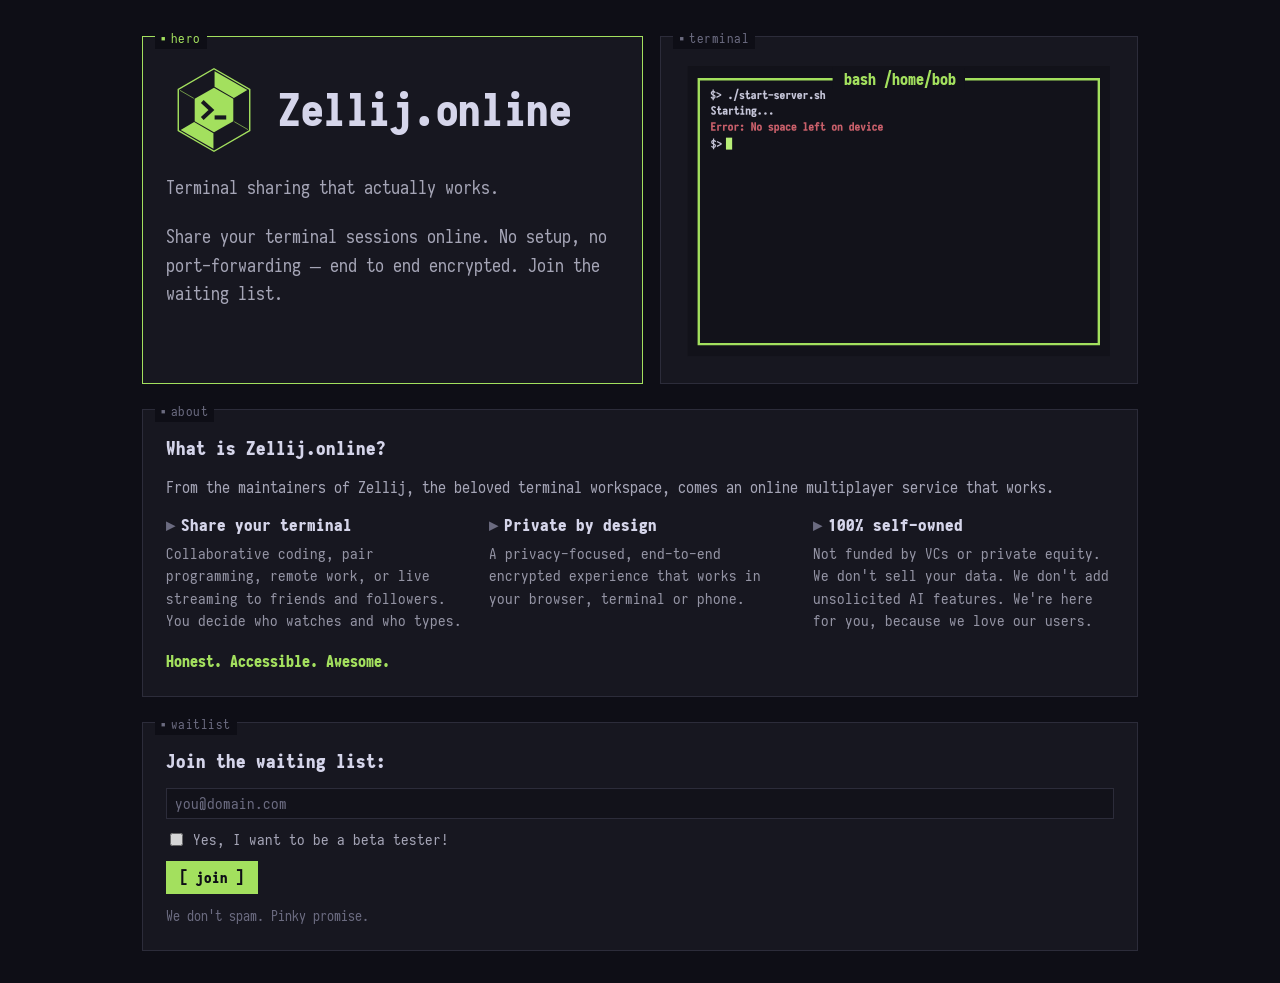
==== commit 61abd8c4: "keila form with hCaptcha" ====
--- a/public/index.html
+++ b/public/index.html
@@ -1,7 +1,7 @@
 <!DOCTYPE html>
 <html lang="en">
 <head>
-	<meta name="generator" content="Hugo 0.163.3"><script src="/livereload.js?mindelay=10&amp;v=2&amp;port=1313&amp;path=livereload" data-no-instant defer></script>
+	<meta name="generator" content="Hugo 0.131.0"><script src="/livereload.js?mindelay=10&amp;v=2&amp;port=1313&amp;path=livereload" data-no-instant defer></script>
   <meta charset="UTF-8">
   <meta name="viewport" content="width=device-width, initial-scale=1">
   <title>Zellij.online — Terminal sharing that actually works.</title>
@@ -17,6 +17,7 @@
   <link rel="stylesheet" href="css/style.css">
   <script defer src="js/gsap.min.js"></script>
   <script defer src="js/termshare.js"></script>
+  <script defer src="js/waitlist.js"></script>
 </head>
 <body>
 
@@ -519,14 +520,19 @@
   <section class="pane waitlist" id="waitlist" aria-label="Join the waiting list">
     <span class="chip">waitlist</span>
     <h2>Join the waiting list:</h2>
-    <form class="waitlist-form" action="https://flow.cleverreach.com/fl/ae48c9c1-ac6c-41ac-9c72-26d14b4ea9ef/confirm" method="post" target="_blank">
-      <input type="text" tabindex="-1" autocomplete="false" style="display:none !important;" name="email_confirm">
-      <input type="email" name="email" placeholder="you@domain.com" required aria-label="Email address">
-      <button type="submit" class="btn btn-accent">[ join ]</button>
+    <form class="waitlist-form" action="https://app.keila.io/forms/nfrm_b94BQ5RD" method="post" target="_blank">
+      <input type="text" tabindex="-1" autocomplete="off" aria-hidden="true" style="display:none !important;" name="h[url]">
+      <input type="email" id="contact_email" name="contact[email]" placeholder="you@domain.com" required aria-label="Email address">
       <label class="checkbox-row">
-        <input type="checkbox" name="tags[]" value="maus">
+        <input type="checkbox" name="contact[data][beta_tester]" value="true">
         Yes, I want to be a beta tester!
       </label>
+      <div class="waitlist-actions">
+        <div class="captcha-row">
+          <div class="h-captcha" data-sitekey="a1c5fab7-71df-4ea4-af75-87a3d07c61de" data-theme="dark"></div>
+        </div>
+        <button type="submit" class="btn btn-accent">[ join ]</button>
+      </div>
     </form>
     <p class="waitlist-note">We don't spam. Pinky promise.</p>
   </section>
--- a/public/css/style.css
+++ b/public/css/style.css
@@ -230,6 +230,58 @@
 
 .checkbox-row input[type="checkbox"] { accent-color: var(--zo-accent); }
 
+.waitlist-actions {
+  flex-basis: 100%;
+  display: flex;
+  flex-wrap: wrap;
+  align-items: center;
+  gap: 12px;
+}
+
+.captcha-row {
+  display: none;
+  line-height: 0;
+}
+
+.captcha-row.is-pending,
+.captcha-row.is-ready,
+.captcha-row.is-failed {
+  display: block;
+}
+
+.captcha-row.is-pending::before,
+.captcha-row.is-failed::before {
+  display: flex;
+  align-items: center;
+  width: 303px;
+  max-width: 100%;
+  height: 78px;
+  padding: 0 12px;
+  border: 1px solid var(--zo-border);
+  background: var(--zo-term-bg);
+  color: var(--zo-fg-dim);
+  font-size: 12.75px;
+  line-height: 1.5;
+}
+
+.captcha-row.is-pending::before { content: "[ loading challenge... ]"; }
+.captcha-row.is-failed::before { content: "[ challenge blocked ]"; }
+
+.captcha-row .h-captcha { display: block; }
+
+.captcha-row iframe {
+  border: 1px solid var(--zo-border);
+  border-radius: 0;
+  filter: grayscale(1) brightness(0.95) contrast(1.05);
+}
+
+@media (max-width: 400px) {
+  .captcha-row {
+    transform: scale(0.88);
+    transform-origin: left top;
+  }
+}
+
 .waitlist-note { margin: 0; font-size: 11.75px; color: var(--zo-fg-dim); }
 
 .about-tagline { margin: 16px 0 0; font-size: 13.25px; font-weight: 700; color: var(--zo-accent); }
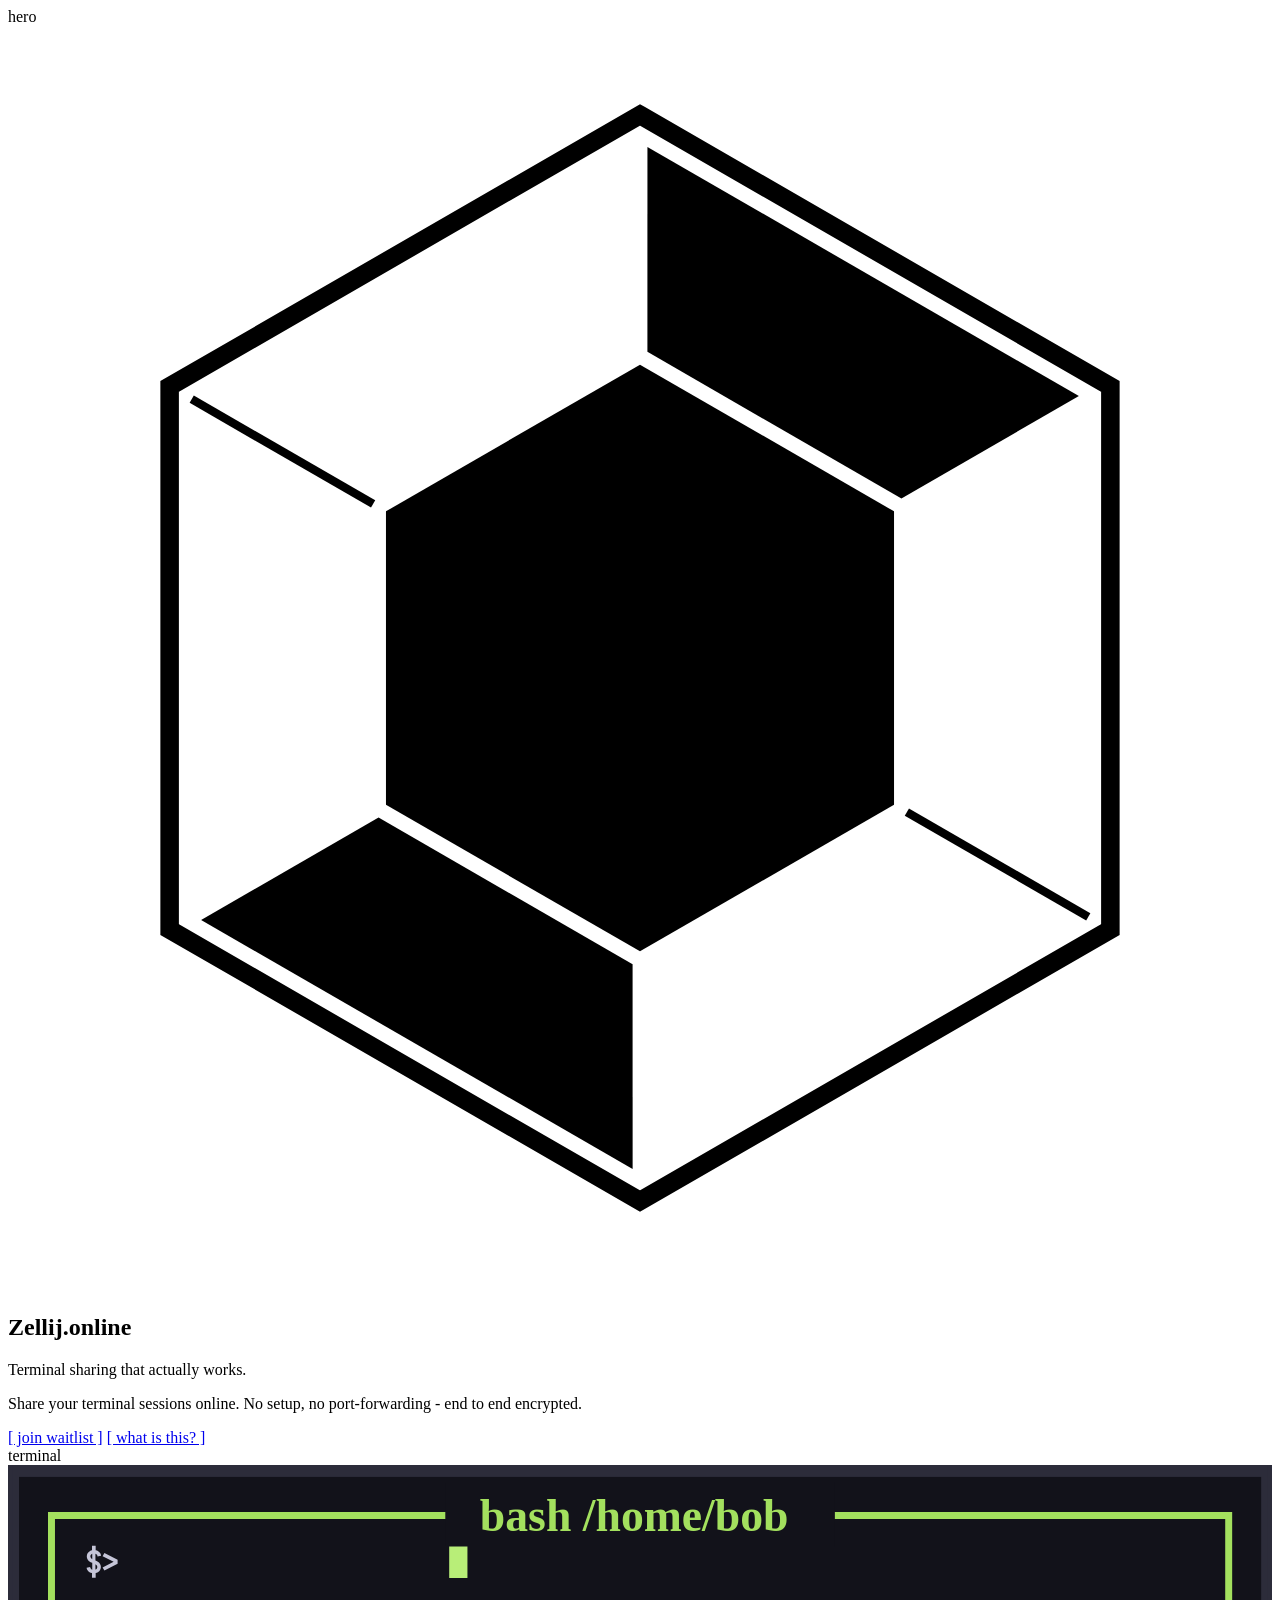
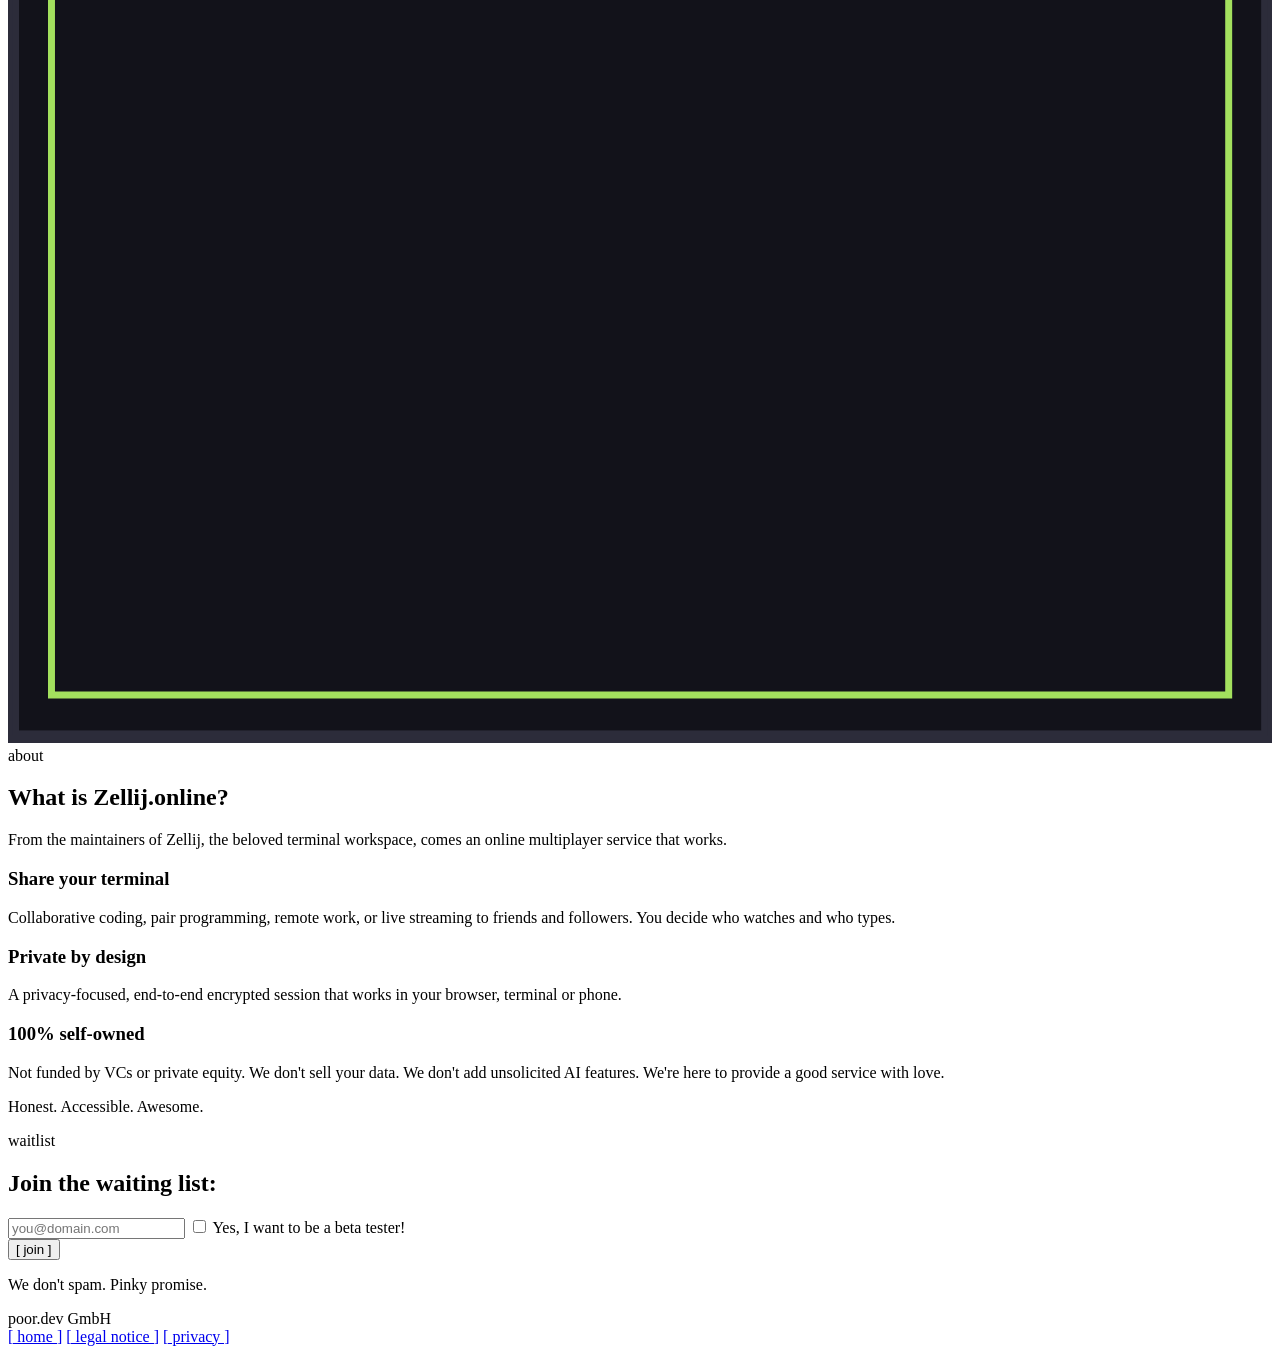
==== commit 27c83135: "design tweaks" ====
--- a/public/index.html
+++ b/public/index.html
@@ -4,26 +4,39 @@
 	<meta name="generator" content="Hugo 0.131.0"><script src="/livereload.js?mindelay=10&amp;v=2&amp;port=1313&amp;path=livereload" data-no-instant defer></script>
   <meta charset="UTF-8">
   <meta name="viewport" content="width=device-width, initial-scale=1">
-  <title>Zellij.online — Terminal sharing that actually works.</title>
+  <title>Zellij.online - Terminal sharing that actually works.</title>
   <link rel="canonical" href="http://localhost:1313/">
-  <meta name="description" content="Share your terminal sessions online. No setup, no port-forwarding — end to end encrypted. Join the waiting list.">
-
-  <meta property="og:title" content="Zellij.online — Terminal sharing that actually works.">
-  <meta property="og:description" content="Share your terminal sessions online. No setup, no port-forwarding — end to end encrypted. Join the waiting list.">
+  <meta name="description" content="Share your terminal sessions online. No setup, no port-forwarding - end to end encrypted.">
+
+  <meta property="og:title" content="Zellij.online - Terminal sharing that actually works.">
+  <meta property="og:description" content="Share your terminal sessions online. No setup, no port-forwarding - end to end encrypted.">
   <meta property="og:type" content="website">
+  <meta property="og:url" content="http://localhost:1313/">
+  <meta property="og:image" content="http://localhost:1313/img/social-preview.png">
+  <meta property="og:image:width" content="1215">
+  <meta property="og:image:height" content="643">
+  <meta property="og:image:alt" content="Zellij.online - Terminal sharing that actually works. Alice and Bob collaborating in a shared terminal session.">
+
+  <meta name="twitter:card" content="summary_large_image">
+  <meta name="twitter:title" content="Zellij.online - Terminal sharing that actually works.">
+  <meta name="twitter:description" content="Share your terminal sessions online. No setup, no port-forwarding - end to end encrypted.">
+  <meta name="twitter:image" content="http://localhost:1313/img/social-preview.png">
   <meta name="theme-color" content="#0e0e16">
 
-  <link rel="icon" type="image/svg+xml" href="img/favicon.svg">
-  <link rel="stylesheet" href="css/style.css">
-  <script defer src="js/gsap.min.js"></script>
-  <script defer src="js/termshare.js"></script>
-  <script defer src="js/waitlist.js"></script>
+  <link rel="icon" type="image/svg+xml" href="/img/favicon.svg">
+  <link rel="stylesheet" href="/css/style.css">
+  <script defer src="/js/gsap.min.js"></script>
+  <script defer src="/js/termshare.js"></script>
+  <script defer src="/js/waitlist.js"></script>
+  <script data-goatcounter="https://zellij-online.goatcounter.com/count"
+          async src="//gc.zgo.at/count.js"></script>
 </head>
 <body>
 
+
 <main class="wrap">
   <div class="row">
-    <section class="pane pane-active">
+    <section class="pane pane-active pane-hero">
       <span class="chip">hero</span>
       <div class="hero-brand">
         <div class="hero-logo"><svg class="logo-full" aria-hidden="true" viewBox="0 0 512 512" xmlns="http://www.w3.org/2000/svg">
@@ -40,7 +53,7 @@
         <h1>Zellij.online</h1>
       </div>
       <p class="lede">Terminal sharing that actually works.</p>
-      <p class="lede">Share your terminal sessions online. No setup, no port-forwarding — end to end encrypted. Join the waiting list.</p>
+      <p class="lede">Share your terminal sessions online. No setup, no port-forwarding - end to end encrypted.</p>
       <div class="cta">
         <a class="btn btn-accent" href="#waitlist">[ join waitlist ]</a>
         <a class="btn" href="#about">[ what is this? ]</a>
@@ -511,8 +524,8 @@
     <p class="section-lede">From the maintainers of Zellij, the beloved terminal workspace, comes an online multiplayer service that works.</p>
     <div class="features">
       <div class="feature"><h3>Share your terminal</h3><p>Collaborative coding, pair programming, remote work, or live streaming to friends and followers. You decide who watches and who types.</p></div>
-      <div class="feature"><h3>Private by design</h3><p>A privacy-focused, end-to-end encrypted experience that works in your browser, terminal or phone.</p></div>
-      <div class="feature"><h3>100% self-owned</h3><p>Not funded by VCs or private equity. We don't sell your data. We don't add unsolicited AI features. We're here for you, because we love our users.</p></div>
+      <div class="feature"><h3>Private by design</h3><p>A privacy-focused, end-to-end encrypted session that works in your browser, terminal or phone.</p></div>
+      <div class="feature"><h3>100% self-owned</h3><p>Not funded by VCs or private equity. We don't sell your data. We don't add unsolicited AI features. We're here to provide a good service with love.</p></div>
     </div>
     <p class="about-tagline">Honest. Accessible. Awesome.</p>
   </section>
@@ -539,5 +552,17 @@
 
 </main>
 
+
+<footer class="site-footer">
+  <div class="footer-inner">
+    <span class="footer-brand">poor.dev GmbH</span>
+    <nav class="footer-nav" aria-label="Footer">
+      <a href="/">[ home ]</a>
+      <a href="/legal/">[ legal notice ]</a>
+      <a href="/privacy/">[ privacy ]</a>
+    </nav>
+  </div>
+</footer>
+
 </body>
 </html>
